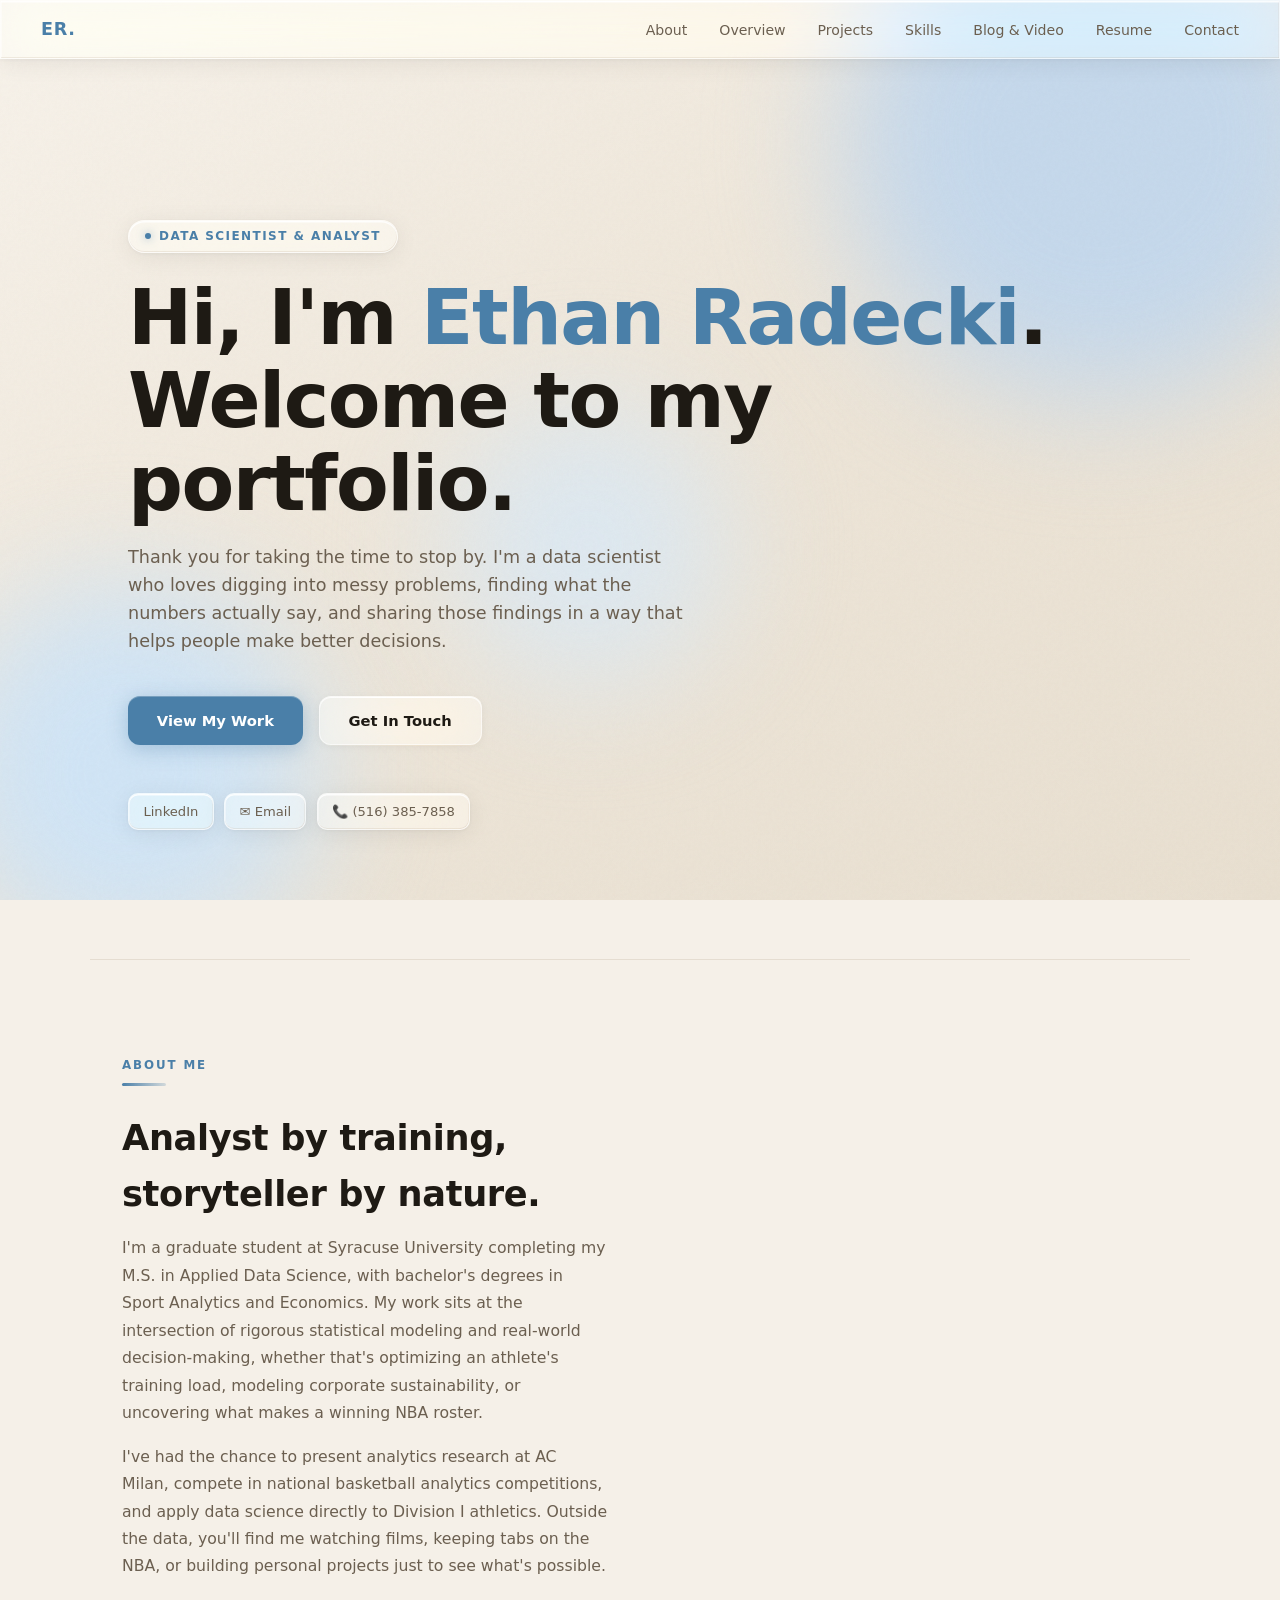
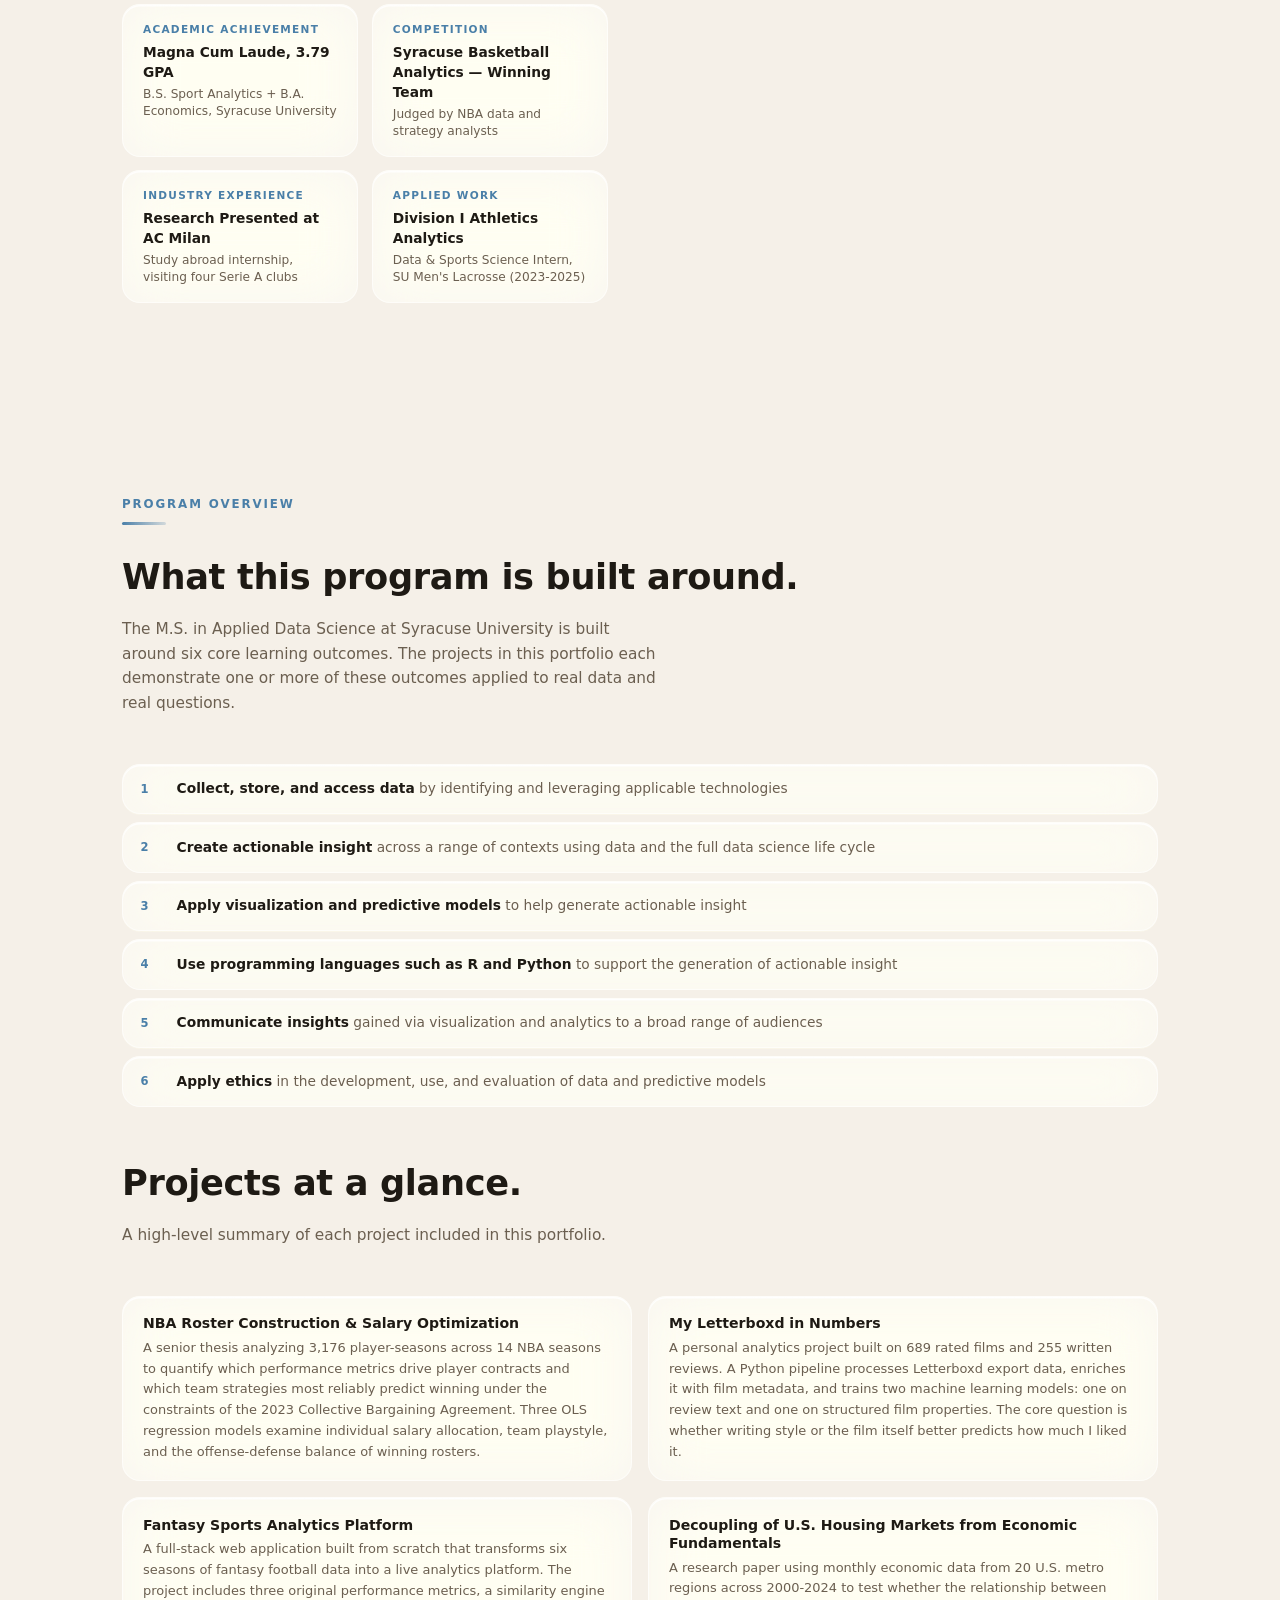
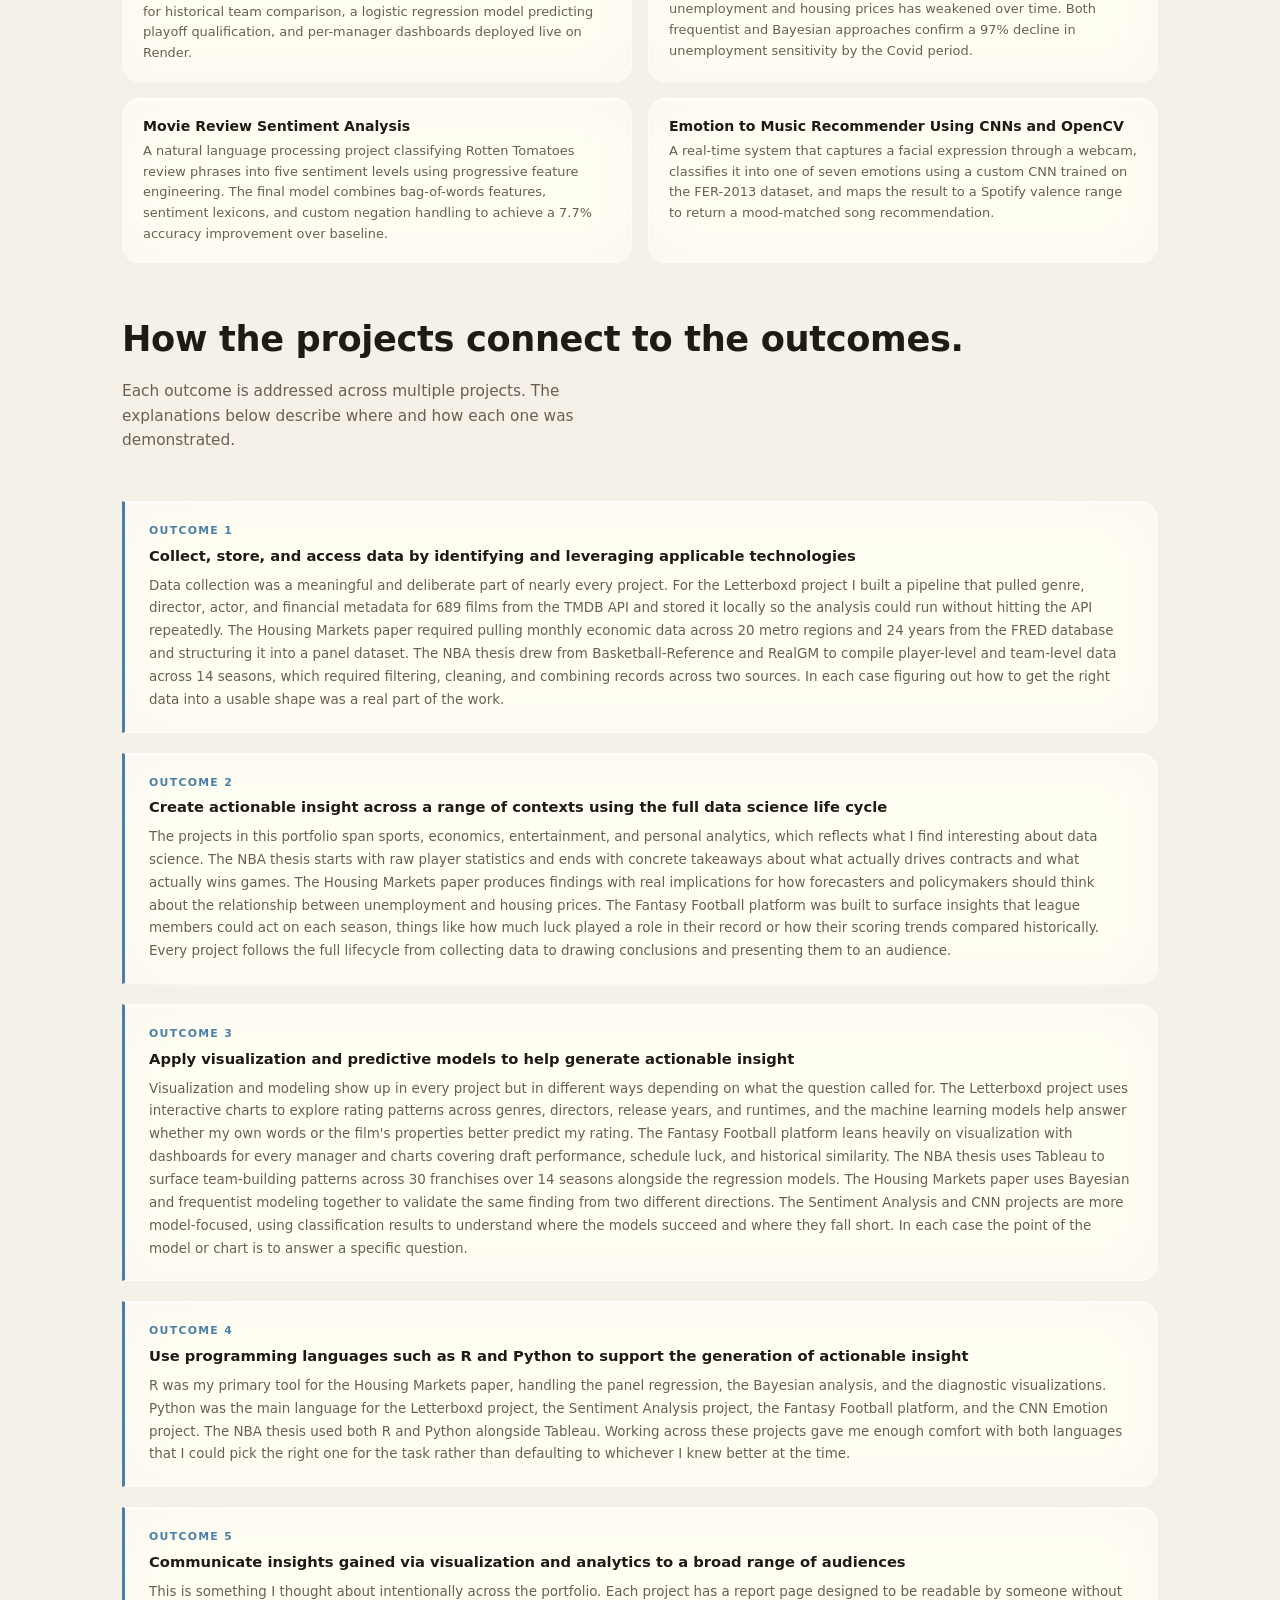
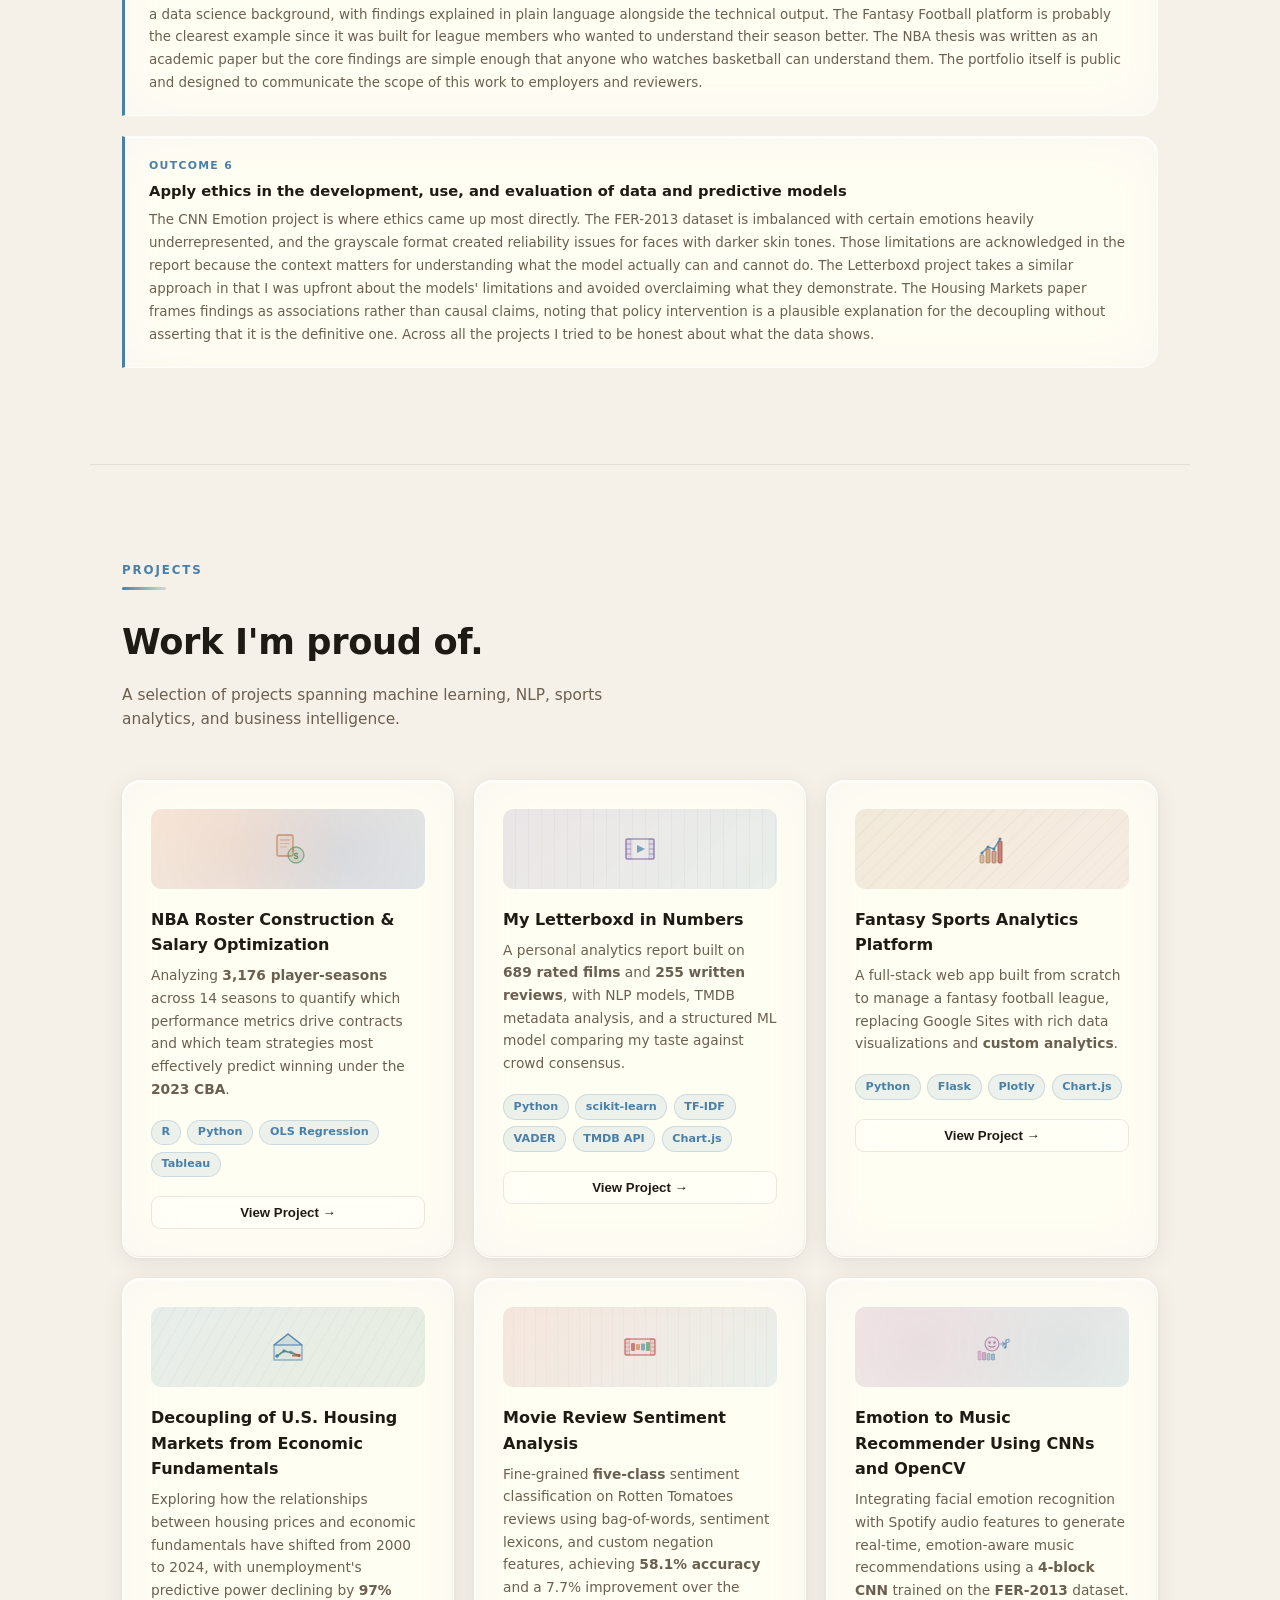
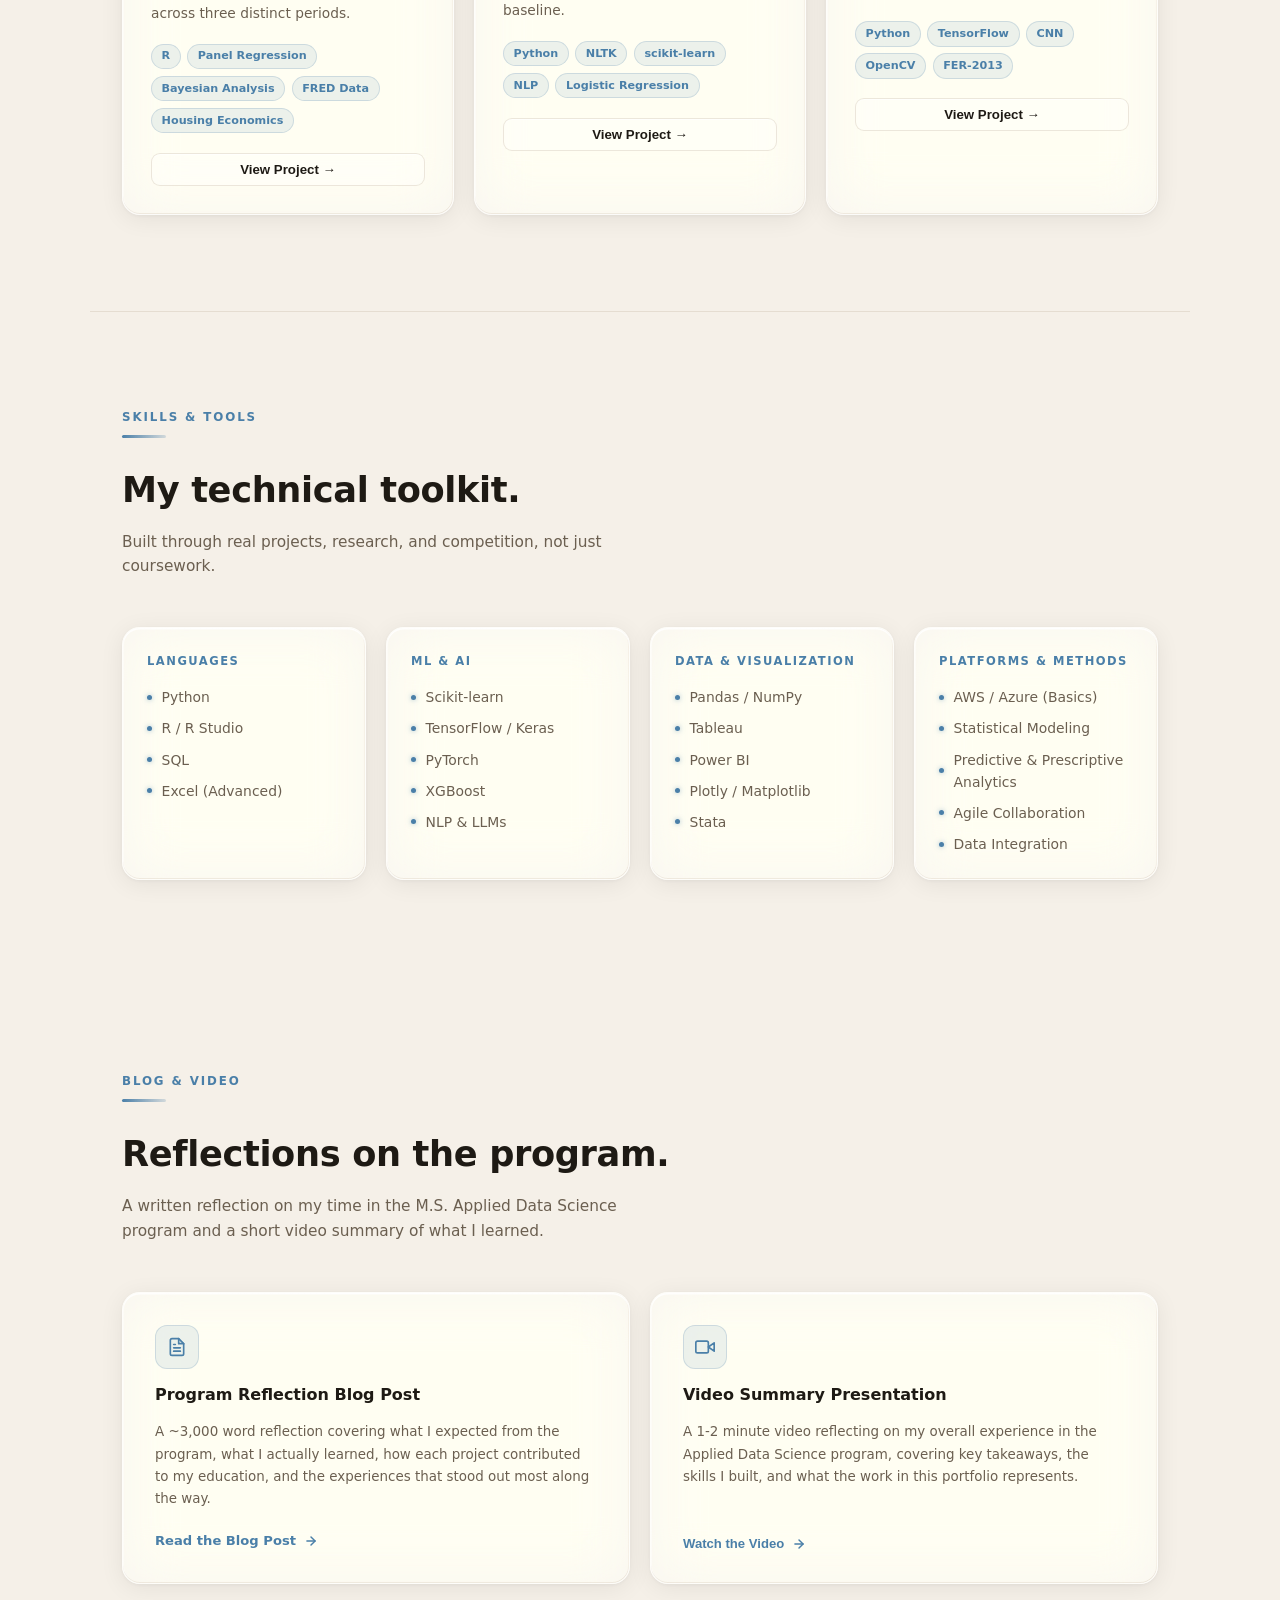
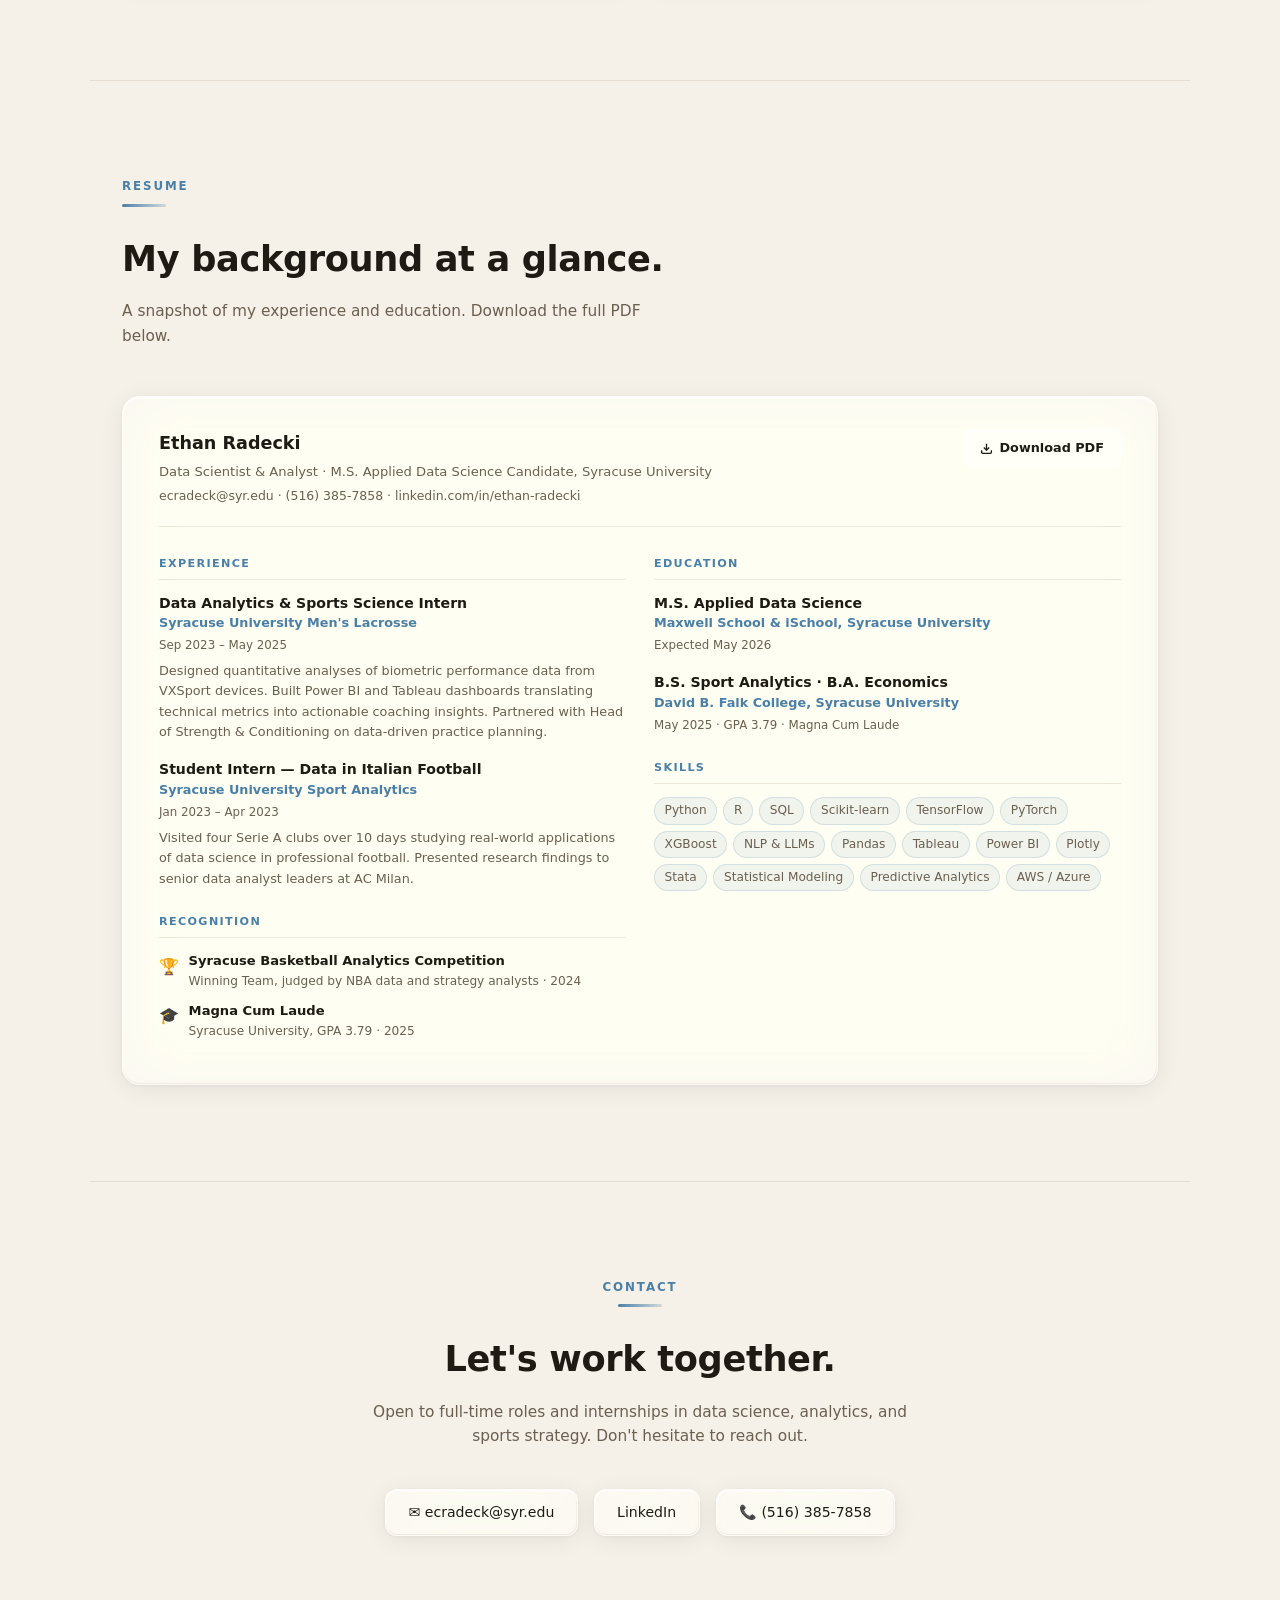
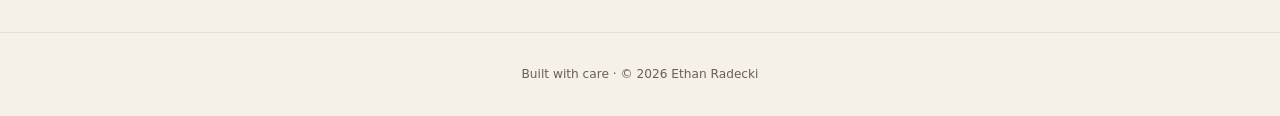
==== index.html @ 11d427b4 "added blog and video sections to home page" ====
<!DOCTYPE html>
<html lang="en">
<head>
<meta charset="UTF-8">
<meta name="viewport" content="width=device-width, initial-scale=1.0">
<title>Ethan Radecki | Data Scientist</title>
<link rel="stylesheet" href="style.css">
<style>
.p-visual-housing { background:linear-gradient(135deg,rgba(74,127,168,0.13),rgba(74,120,100,0.13)); }
.p-visual-housing::before { content:'';position:absolute;inset:0;background:repeating-linear-gradient(120deg,transparent,transparent 10px,rgba(74,127,168,0.05) 10px,rgba(74,127,168,0.05) 11px); }
.p-visual-cnn { background:linear-gradient(135deg,rgba(160,80,140,0.13),rgba(74,127,168,0.12)); }
.p-visual-cnn::before { content:'';position:absolute;inset:0;background:radial-gradient(circle at 25% 50%,rgba(160,80,140,0.08) 0%,transparent 55%),radial-gradient(circle at 75% 50%,rgba(74,127,168,0.08) 0%,transparent 55%); }
.p-visual-sentiment { background:linear-gradient(135deg,rgba(180,60,60,0.12),rgba(74,127,168,0.12)); }
.p-visual-sentiment::before { content:'';position:absolute;inset:0;background:repeating-linear-gradient(90deg,transparent,transparent 10px,rgba(180,60,60,0.04) 10px,rgba(180,60,60,0.04) 11px); }

/* About highlights */
.about-highlights { display:grid; grid-template-columns:1fr 1fr; gap:0.85rem; margin-top:1.5rem; }
.about-highlight { padding:1rem 1.25rem; background:var(--surface); border:1px solid var(--border); border-radius:var(--radius); box-shadow:inset 0 1.5px 0 var(--rim-top); }
.ah-eyebrow { font-size:0.66rem; text-transform:uppercase; letter-spacing:0.12em; color:var(--accent); font-weight:700; margin-bottom:0.3rem; }
.ah-text { font-size:0.86rem; font-weight:600; color:var(--text); line-height:1.45; }
.ah-sub { font-size:0.76rem; color:var(--muted); margin-top:0.2rem; line-height:1.4; }

/* Modal overhaul */
.proj-modal { max-width:560px; }
.m-hero { margin-bottom:1rem; }
.m-hero h2 { font-size:1.1rem; font-weight:800; line-height:1.3; margin-bottom:0.35rem; }
.m-sub { font-size:0.72rem; color:var(--muted); text-transform:uppercase; letter-spacing:0.08em; font-weight:600; }
.m-what { font-size:0.86rem; color:var(--muted); line-height:1.7; margin:0.85rem 0 1rem; }
.m-findings { display:flex; flex-direction:column; gap:0.55rem; margin:0.75rem 0 1.25rem; }
.m-finding { display:flex; gap:0.75rem; align-items:flex-start; font-size:0.84rem; color:var(--muted); line-height:1.6; }
.m-finding-dot { min-width:6px; height:6px; border-radius:50%; background:var(--accent); margin-top:0.52rem; flex-shrink:0; }
.m-finding-text { flex:1; }
.m-finding-text strong { color:var(--text); }
.m-stack-wrap { margin:0.5rem 0 1.25rem; }
.m-stack-label { font-size:0.66rem; text-transform:uppercase; letter-spacing:0.1em; color:var(--accent); font-weight:700; margin-bottom:0.45rem; }
.m-stack-tags { display:flex; flex-wrap:wrap; gap:0.4rem; }
.m-stack-tag { background:rgba(var(--accent-rgb),0.07); border:1px solid rgba(var(--accent-rgb),0.18); color:var(--accent); border-radius:20px; padding:0.2rem 0.65rem; font-size:0.74rem; font-weight:600; }
.m-links { display:flex; gap:0.75rem; flex-wrap:wrap; padding-top:1rem; border-top:1px solid var(--border-dim); }

/* Resume redesign */
.resume-clean { display:grid; grid-template-columns:1fr 1fr; gap:1.75rem; }
.resume-col h4 { font-size:0.7rem; text-transform:uppercase; letter-spacing:0.12em; color:var(--accent); font-weight:700; margin-bottom:0.85rem; padding-bottom:0.4rem; border-bottom:1px solid var(--border-dim); }
.resume-entry { margin-bottom:1.1rem; }
.resume-entry .re-role { font-size:0.88rem; font-weight:700; color:var(--text); line-height:1.3; }
.resume-entry .re-org { font-size:0.8rem; color:var(--accent); font-weight:600; margin-top:0.1rem; }
.resume-entry .re-date { font-size:0.74rem; color:var(--muted); margin-top:0.15rem; }
.resume-entry .re-desc { font-size:0.8rem; color:var(--muted); line-height:1.6; margin-top:0.35rem; }
.resume-award { display:flex; gap:0.6rem; align-items:flex-start; margin-bottom:0.65rem; }
.resume-award .ra-icon { font-size:1rem; flex-shrink:0; margin-top:0.1rem; }
.resume-award .ra-text { font-size:0.82rem; color:var(--text); font-weight:600; line-height:1.4; }
.resume-award .ra-sub { font-size:0.76rem; color:var(--muted); margin-top:0.1rem; }

/* Blog and video cards */
.media-row { display:grid; grid-template-columns:1fr 1fr; gap:1.25rem; margin-top:1.25rem; }
.media-card { padding:2rem 2rem; display:flex; flex-direction:column; gap:1rem; }
.media-card .mc-icon { width:44px; height:44px; border-radius:12px; background:rgba(var(--accent-rgb),0.1); border:1px solid rgba(var(--accent-rgb),0.2); display:flex; align-items:center; justify-content:center; }
.media-card .mc-icon svg { width:20px; height:20px; stroke:var(--accent); }
.media-card .mc-title { font-size:1rem; font-weight:800; color:var(--text); line-height:1.3; }
.media-card .mc-desc { font-size:0.84rem; color:var(--muted); line-height:1.65; flex:1; }
.media-card .mc-btn { display:inline-flex; align-items:center; gap:0.5rem; font-size:0.82rem; font-weight:700; color:var(--accent); cursor:pointer; background:none; border:none; padding:0; text-decoration:none; margin-top:0.25rem; }
.media-card .mc-btn:hover { opacity:0.75; }

/* Video modal */
.video-modal { max-width:760px; width:95vw; }
.video-modal video { width:100%; border-radius:10px; display:block; background:#000; }
.video-modal .vm-title { font-size:0.95rem; font-weight:700; color:var(--text); margin-bottom:0.5rem; }
.video-modal .vm-sub { font-size:0.78rem; color:var(--muted); margin-bottom:1.25rem; }
.video-placeholder { width:100%; aspect-ratio:16/9; border-radius:10px; background:rgba(var(--accent-rgb),0.06); border:2px dashed rgba(var(--accent-rgb),0.25); display:flex; flex-direction:column; align-items:center; justify-content:center; gap:0.75rem; color:var(--muted); font-size:0.84rem; }
.video-placeholder svg { width:36px; height:36px; stroke:var(--accent); opacity:0.5; }

@media(max-width:640px){ .media-row { grid-template-columns:1fr; } }

/* Overview section */
.outcome-list { display:flex; flex-direction:column; gap:0.5rem; margin:1.25rem 0 0; }
.outcome-item { display:flex; gap:1rem; align-items:flex-start; padding:0.85rem 1.1rem; background:var(--surface); border:1px solid var(--border); border-radius:var(--radius); box-shadow:inset 0 1.5px 0 var(--rim-top); }
.outcome-num { font-size:0.72rem; font-weight:900; color:var(--accent); min-width:20px; margin-top:0.1rem; flex-shrink:0; }
.outcome-text { font-size:0.86rem; color:var(--muted); line-height:1.55; }
.outcome-text strong { color:var(--text); }

.proj-summary-grid { display:grid; grid-template-columns:1fr 1fr; gap:1rem; margin:1.25rem 0 0; }
.proj-summary-card { padding:1.1rem 1.25rem; background:var(--surface); border:1px solid var(--border); border-radius:var(--radius); box-shadow:inset 0 1.5px 0 var(--rim-top); }
.proj-summary-card .ps-title { font-size:0.88rem; font-weight:700; color:var(--text); margin-bottom:0.35rem; line-height:1.3; }
.proj-summary-card .ps-body { font-size:0.81rem; color:var(--muted); line-height:1.6; }

.mapping-list { display:flex; flex-direction:column; gap:1.25rem; margin:1.25rem 0 0; }
.mapping-item { padding:1.25rem 1.5rem; background:var(--surface); border:1px solid var(--border); border-left:3px solid var(--accent); border-radius:0 var(--radius) var(--radius) 0; box-shadow:inset 0 1.5px 0 var(--rim-top); }
.mapping-item .mi-label { font-size:0.68rem; text-transform:uppercase; letter-spacing:0.12em; color:var(--accent); font-weight:700; margin-bottom:0.4rem; }
.mapping-item .mi-title { font-size:0.92rem; font-weight:800; color:var(--text); margin-bottom:0.6rem; line-height:1.3; }
.mapping-item .mi-body { font-size:0.84rem; color:var(--muted); line-height:1.7; }

@media(max-width:768px){
  .proj-summary-grid { grid-template-columns:1fr; }
}
</style>
</head>
<body>

<div class="bg-wrap">
  <div class="blob blob-1"></div>
  <div class="blob blob-2"></div>
  <div class="blob blob-3"></div>
</div>

<div class="content">

<nav class="glass" style="border-radius:0;">
  <div class="nav-logo">ER.</div>
  <ul class="nav-links">
    <li><a href="#about">About</a></li>
    <li><a href="#overview">Overview</a></li>
    <li><a href="#projects">Projects</a></li>
    <li><a href="#skills">Skills</a></li>
    <li><a href="#media">Blog & Video</a></li>
    <li><a href="#resume">Resume</a></li>
    <li><a href="#contact">Contact</a></li>
  </ul>
</nav>

<section id="hero">
  <div class="hero-tag glass">
    <span class="hero-tag-dot"></span>
    Data Scientist & Analyst
  </div>
  <h1>Hi, I'm <span>Ethan Radecki</span>.<br>Welcome to my portfolio.</h1>
  <p>Thank you for taking the time to stop by. I'm a data scientist who loves digging into messy problems, finding what the numbers actually say, and sharing those findings in a way that helps people make better decisions.</p>
  <div class="hero-btns">
    <a href="#projects" class="btn btn-primary">View My Work</a>
    <a href="#contact" class="btn btn-outline glass">Get In Touch</a>
  </div>
  <div class="hero-socials">
    <a href="https://www.linkedin.com/in/ethan-radecki/" target="_blank" class="glass">LinkedIn</a>
    <a href="mailto:ecradeck@syr.edu" class="glass">✉ Email</a>
    <a href="tel:+15163857858" class="glass">📞 (516) 385-7858</a>
  </div>
</section>

<section id="about">
  <div class="section-label">About Me</div>
  <div class="divider"></div>
  <div class="about-grid">
    <div class="about-text">
      <div class="section-title">Analyst by training,<br>storyteller by nature.</div>
      <p>I'm a graduate student at Syracuse University completing my M.S. in Applied Data Science, with bachelor's degrees in Sport Analytics and Economics. My work sits at the intersection of rigorous statistical modeling and real-world decision-making, whether that's optimizing an athlete's training load, modeling corporate sustainability, or uncovering what makes a winning NBA roster.</p>
      <p>I've had the chance to present analytics research at AC Milan, compete in national basketball analytics competitions, and apply data science directly to Division I athletics. Outside the data, you'll find me watching films, keeping tabs on the NBA, or building personal projects just to see what's possible.</p>

      <div class="about-highlights">
        <div class="about-highlight glass">
          <div class="ah-eyebrow">Academic Achievement</div>
          <div class="ah-text">Magna Cum Laude, 3.79 GPA</div>
          <div class="ah-sub">B.S. Sport Analytics + B.A. Economics, Syracuse University</div>
        </div>
        <div class="about-highlight glass">
          <div class="ah-eyebrow">Competition</div>
          <div class="ah-text">Syracuse Basketball Analytics — Winning Team</div>
          <div class="ah-sub">Judged by NBA data and strategy analysts</div>
        </div>
        <div class="about-highlight glass">
          <div class="ah-eyebrow">Industry Experience</div>
          <div class="ah-text">Research Presented at AC Milan</div>
          <div class="ah-sub">Study abroad internship, visiting four Serie A clubs</div>
        </div>
        <div class="about-highlight glass">
          <div class="ah-eyebrow">Applied Work</div>
          <div class="ah-text">Division I Athletics Analytics</div>
          <div class="ah-sub">Data & Sports Science Intern, SU Men's Lacrosse (2023-2025)</div>
        </div>
      </div>
    </div>
    <div class="about-stats" style="display:none;"></div>
  </div>
</section>

<section id="overview">
  <div class="section-label">Program Overview</div>
  <div class="divider"></div>
  <div class="section-title">What this program is built around.</div>
  <p class="section-sub">The M.S. in Applied Data Science at Syracuse University is built around six core learning outcomes. The projects in this portfolio each demonstrate one or more of these outcomes applied to real data and real questions.</p>

  <div class="outcome-list">
    <div class="outcome-item glass">
      <div class="outcome-num">1</div>
      <div class="outcome-text"><strong>Collect, store, and access data</strong> by identifying and leveraging applicable technologies</div>
    </div>
    <div class="outcome-item glass">
      <div class="outcome-num">2</div>
      <div class="outcome-text"><strong>Create actionable insight</strong> across a range of contexts using data and the full data science life cycle</div>
    </div>
    <div class="outcome-item glass">
      <div class="outcome-num">3</div>
      <div class="outcome-text"><strong>Apply visualization and predictive models</strong> to help generate actionable insight</div>
    </div>
    <div class="outcome-item glass">
      <div class="outcome-num">4</div>
      <div class="outcome-text"><strong>Use programming languages such as R and Python</strong> to support the generation of actionable insight</div>
    </div>
    <div class="outcome-item glass">
      <div class="outcome-num">5</div>
      <div class="outcome-text"><strong>Communicate insights</strong> gained via visualization and analytics to a broad range of audiences</div>
    </div>
    <div class="outcome-item glass">
      <div class="outcome-num">6</div>
      <div class="outcome-text"><strong>Apply ethics</strong> in the development, use, and evaluation of data and predictive models</div>
    </div>
  </div>

  <div class="section-title" style="margin-top:3rem;">Projects at a glance.</div>
  <p class="section-sub">A high-level summary of each project included in this portfolio.</p>

  <div class="proj-summary-grid">
    <div class="proj-summary-card glass">
      <div class="ps-title">NBA Roster Construction & Salary Optimization</div>
      <div class="ps-body">A senior thesis analyzing 3,176 player-seasons across 14 NBA seasons to quantify which performance metrics drive player contracts and which team strategies most reliably predict winning under the constraints of the 2023 Collective Bargaining Agreement. Three OLS regression models examine individual salary allocation, team playstyle, and the offense-defense balance of winning rosters.</div>
    </div>
    <div class="proj-summary-card glass">
      <div class="ps-title">My Letterboxd in Numbers</div>
      <div class="ps-body">A personal analytics project built on 689 rated films and 255 written reviews. A Python pipeline processes Letterboxd export data, enriches it with film metadata, and trains two machine learning models: one on review text and one on structured film properties. The core question is whether writing style or the film itself better predicts how much I liked it.</div>
    </div>
    <div class="proj-summary-card glass">
      <div class="ps-title">Fantasy Sports Analytics Platform</div>
      <div class="ps-body">A full-stack web application built from scratch that transforms six seasons of fantasy football data into a live analytics platform. The project includes three original performance metrics, a similarity engine for historical team comparison, a logistic regression model predicting playoff qualification, and per-manager dashboards deployed live on Render.</div>
    </div>
    <div class="proj-summary-card glass">
      <div class="ps-title">Decoupling of U.S. Housing Markets from Economic Fundamentals</div>
      <div class="ps-body">A research paper using monthly economic data from 20 U.S. metro regions across 2000-2024 to test whether the relationship between unemployment and housing prices has weakened over time. Both frequentist and Bayesian approaches confirm a 97% decline in unemployment sensitivity by the Covid period.</div>
    </div>
    <div class="proj-summary-card glass">
      <div class="ps-title">Movie Review Sentiment Analysis</div>
      <div class="ps-body">A natural language processing project classifying Rotten Tomatoes review phrases into five sentiment levels using progressive feature engineering. The final model combines bag-of-words features, sentiment lexicons, and custom negation handling to achieve a 7.7% accuracy improvement over baseline.</div>
    </div>
    <div class="proj-summary-card glass">
      <div class="ps-title">Emotion to Music Recommender Using CNNs and OpenCV</div>
      <div class="ps-body">A real-time system that captures a facial expression through a webcam, classifies it into one of seven emotions using a custom CNN trained on the FER-2013 dataset, and maps the result to a Spotify valence range to return a mood-matched song recommendation.</div>
    </div>
  </div>

  <div class="section-title" style="margin-top:3rem;">How the projects connect to the outcomes.</div>
  <p class="section-sub">Each outcome is addressed across multiple projects. The explanations below describe where and how each one was demonstrated.</p>

  <div class="mapping-list">
    <div class="mapping-item glass">
      <div class="mi-label">Outcome 1</div>
      <div class="mi-title">Collect, store, and access data by identifying and leveraging applicable technologies</div>
      <div class="mi-body">Data collection was a meaningful and deliberate part of nearly every project. For the Letterboxd project I built a pipeline that pulled genre, director, actor, and financial metadata for 689 films from the TMDB API and stored it locally so the analysis could run without hitting the API repeatedly. The Housing Markets paper required pulling monthly economic data across 20 metro regions and 24 years from the FRED database and structuring it into a panel dataset. The NBA thesis drew from Basketball-Reference and RealGM to compile player-level and team-level data across 14 seasons, which required filtering, cleaning, and combining records across two sources. In each case figuring out how to get the right data into a usable shape was a real part of the work.</div>
    </div>
    <div class="mapping-item glass">
      <div class="mi-label">Outcome 2</div>
      <div class="mi-title">Create actionable insight across a range of contexts using the full data science life cycle</div>
      <div class="mi-body">The projects in this portfolio span sports, economics, entertainment, and personal analytics, which reflects what I find interesting about data science. The NBA thesis starts with raw player statistics and ends with concrete takeaways about what actually drives contracts and what actually wins games. The Housing Markets paper produces findings with real implications for how forecasters and policymakers should think about the relationship between unemployment and housing prices. The Fantasy Football platform was built to surface insights that league members could act on each season, things like how much luck played a role in their record or how their scoring trends compared historically. Every project follows the full lifecycle from collecting data to drawing conclusions and presenting them to an audience.</div>
    </div>
    <div class="mapping-item glass">
      <div class="mi-label">Outcome 3</div>
      <div class="mi-title">Apply visualization and predictive models to help generate actionable insight</div>
      <div class="mi-body">Visualization and modeling show up in every project but in different ways depending on what the question called for. The Letterboxd project uses interactive charts to explore rating patterns across genres, directors, release years, and runtimes, and the machine learning models help answer whether my own words or the film's properties better predict my rating. The Fantasy Football platform leans heavily on visualization with dashboards for every manager and charts covering draft performance, schedule luck, and historical similarity. The NBA thesis uses Tableau to surface team-building patterns across 30 franchises over 14 seasons alongside the regression models. The Housing Markets paper uses Bayesian and frequentist modeling together to validate the same finding from two different directions. The Sentiment Analysis and CNN projects are more model-focused, using classification results to understand where the models succeed and where they fall short. In each case the point of the model or chart is to answer a specific question.</div>
    </div>
    <div class="mapping-item glass">
      <div class="mi-label">Outcome 4</div>
      <div class="mi-title">Use programming languages such as R and Python to support the generation of actionable insight</div>
      <div class="mi-body">R was my primary tool for the Housing Markets paper, handling the panel regression, the Bayesian analysis, and the diagnostic visualizations. Python was the main language for the Letterboxd project, the Sentiment Analysis project, the Fantasy Football platform, and the CNN Emotion project. The NBA thesis used both R and Python alongside Tableau. Working across these projects gave me enough comfort with both languages that I could pick the right one for the task rather than defaulting to whichever I knew better at the time.</div>
    </div>
    <div class="mapping-item glass">
      <div class="mi-label">Outcome 5</div>
      <div class="mi-title">Communicate insights gained via visualization and analytics to a broad range of audiences</div>
      <div class="mi-body">This is something I thought about intentionally across the portfolio. Each project has a report page designed to be readable by someone without a data science background, with findings explained in plain language alongside the technical output. The Fantasy Football platform is probably the clearest example since it was built for league members who wanted to understand their season better. The NBA thesis was written as an academic paper but the core findings are simple enough that anyone who watches basketball can understand them. The portfolio itself is public and designed to communicate the scope of this work to employers and reviewers.</div>
    </div>
    <div class="mapping-item glass">
      <div class="mi-label">Outcome 6</div>
      <div class="mi-title">Apply ethics in the development, use, and evaluation of data and predictive models</div>
      <div class="mi-body">The CNN Emotion project is where ethics came up most directly. The FER-2013 dataset is imbalanced with certain emotions heavily underrepresented, and the grayscale format created reliability issues for faces with darker skin tones. Those limitations are acknowledged in the report because the context matters for understanding what the model actually can and cannot do. The Letterboxd project takes a similar approach in that I was upfront about the models' limitations and avoided overclaiming what they demonstrate. The Housing Markets paper frames findings as associations rather than causal claims, noting that policy intervention is a plausible explanation for the decoupling without asserting that it is the definitive one. Across all the projects I tried to be honest about what the data shows.</div>
    </div>
  </div>
</section>

<section id="projects">
  <div class="section-label">Projects</div>
  <div class="divider"></div>
  <div class="section-title">Work I'm proud of.</div>
  <p class="section-sub">A selection of projects spanning machine learning, NLP, sports analytics, and business intelligence.</p>
  <div class="projects-grid">

    <!-- 1: NBA -->
    <div class="project-card glass" onclick="openProj('p4')">
      <div class="p-top-bar"></div>
      <div class="p-visual p-visual-nba">
        <svg viewBox="0 0 36 36" fill="none" xmlns="http://www.w3.org/2000/svg">
          <rect x="7" y="4" width="16" height="21" rx="1.5" stroke="rgba(180,80,40,0.55)" stroke-width="1.3" fill="rgba(180,80,40,0.06)"/>
          <line x1="10" y1="9" x2="20" y2="9" stroke="rgba(180,80,40,0.4)" stroke-width="1"/>
          <line x1="10" y1="12.5" x2="20" y2="12.5" stroke="rgba(180,80,40,0.3)" stroke-width="0.8"/>
          <line x1="10" y1="16" x2="17" y2="16" stroke="rgba(180,80,40,0.3)" stroke-width="0.8"/>
          <circle cx="26" cy="24" r="8" fill="rgba(74,140,80,0.12)" stroke="rgba(74,140,80,0.6)" stroke-width="1.3"/>
          <text x="26" y="28" text-anchor="middle" font-size="9" font-weight="700" fill="rgba(74,140,80,0.85)" font-family="sans-serif">$</text>
          <path d="M23 18 L24 20" stroke="rgba(180,80,40,0.5)" stroke-width="1.1" stroke-linecap="round"/>
        </svg>
      </div>
      <h3>NBA Roster Construction & Salary Optimization</h3>
      <p>Analyzing <strong>3,176 player-seasons</strong> across 14 seasons to quantify which performance metrics drive contracts and which team strategies most effectively predict winning under the <strong>2023 CBA</strong>.</p>
      <div class="tags"><span class="tag">R</span><span class="tag">Python</span><span class="tag">OLS Regression</span><span class="tag">Tableau</span></div>
      <button class="view-btn">View Project →</button>
    </div>

    <!-- 2: Letterboxd -->
    <div class="project-card glass" onclick="openProj('p2')">
      <div class="p-top-bar"></div>
      <div class="p-visual p-visual-movie">
        <svg viewBox="0 0 36 36" fill="none" xmlns="http://www.w3.org/2000/svg">
          <rect x="4" y="8" width="28" height="20" rx="2" stroke="rgba(120,90,160,0.6)" stroke-width="1.5"/>
          <rect x="4" y="8" width="5" height="20" fill="rgba(120,90,160,0.12)" stroke="rgba(120,90,160,0.3)" stroke-width="1"/>
          <rect x="27" y="8" width="5" height="20" fill="rgba(120,90,160,0.12)" stroke="rgba(120,90,160,0.3)" stroke-width="1"/>
          <line x1="4" y1="13" x2="9" y2="13" stroke="rgba(120,90,160,0.5)" stroke-width="1"/>
          <line x1="4" y1="18" x2="9" y2="18" stroke="rgba(120,90,160,0.5)" stroke-width="1"/>
          <line x1="4" y1="23" x2="9" y2="23" stroke="rgba(120,90,160,0.5)" stroke-width="1"/>
          <line x1="27" y1="13" x2="32" y2="13" stroke="rgba(120,90,160,0.5)" stroke-width="1"/>
          <line x1="27" y1="18" x2="32" y2="18" stroke="rgba(120,90,160,0.5)" stroke-width="1"/>
          <line x1="27" y1="23" x2="32" y2="23" stroke="rgba(120,90,160,0.5)" stroke-width="1"/>
          <polygon points="15,14 15,22 23,18" fill="rgba(74,127,168,0.7)"/>
        </svg>
      </div>
      <h3>My Letterboxd in Numbers</h3>
      <p>A personal analytics report built on <strong>689 rated films</strong> and <strong>255 written reviews</strong>, with NLP models, TMDB metadata analysis, and a structured ML model comparing my taste against crowd consensus.</p>
      <div class="tags"><span class="tag">Python</span><span class="tag">scikit-learn</span><span class="tag">TF-IDF</span><span class="tag">VADER</span><span class="tag">TMDB API</span><span class="tag">Chart.js</span></div>
      <button class="view-btn">View Project →</button>
    </div>

    <!-- 3: Fantasy -->
    <div class="project-card glass" onclick="openProj('p3')">
      <div class="p-top-bar"></div>
      <div class="p-visual p-visual-ff">
        <svg viewBox="0 0 36 36" fill="none" xmlns="http://www.w3.org/2000/svg">
          <rect x="6" y="24" width="4" height="8" rx="1" fill="rgba(168,120,74,0.4)" stroke="rgba(168,120,74,0.6)" stroke-width="1"/>
          <rect x="12" y="18" width="4" height="14" rx="1" fill="rgba(168,120,74,0.55)" stroke="rgba(168,120,74,0.7)" stroke-width="1"/>
          <rect x="18" y="20" width="4" height="12" rx="1" fill="rgba(168,100,74,0.5)" stroke="rgba(168,100,74,0.7)" stroke-width="1"/>
          <rect x="24" y="10" width="4" height="22" rx="1" fill="rgba(168,80,74,0.65)" stroke="rgba(168,80,74,0.8)" stroke-width="1"/>
          <path d="M8 22 L14 16 L20 18 L26 8" stroke="rgba(74,127,168,0.8)" stroke-width="1.5" stroke-linecap="round" stroke-linejoin="round" fill="none"/>
          <circle cx="8" cy="22" r="1.5" fill="rgba(74,127,168,0.9)"/>
          <circle cx="14" cy="16" r="1.5" fill="rgba(74,127,168,0.9)"/>
          <circle cx="20" cy="18" r="1.5" fill="rgba(74,127,168,0.9)"/>
          <circle cx="26" cy="8" r="1.5" fill="rgba(74,127,168,0.9)"/>
        </svg>
      </div>
      <h3>Fantasy Sports Analytics Platform</h3>
      <p>A full-stack web app built from scratch to manage a fantasy football league, replacing Google Sites with rich data visualizations and <strong>custom analytics</strong>.</p>
      <div class="tags"><span class="tag">Python</span><span class="tag">Flask</span><span class="tag">Plotly</span><span class="tag">Chart.js</span></div>
      <button class="view-btn">View Project →</button>
    </div>

    <!-- 4: Housing -->
    <div class="project-card glass" onclick="openProj('p5')">
      <div class="p-top-bar"></div>
      <div class="p-visual p-visual-housing">
        <svg viewBox="0 0 36 36" fill="none" xmlns="http://www.w3.org/2000/svg">
          <path d="M18 5 L32 16 L32 31 L4 31 L4 16 Z" stroke="rgba(74,127,168,0.55)" stroke-width="1.5" stroke-linejoin="round" fill="rgba(74,127,168,0.06)"/>
          <path d="M18 5 L32 16 L4 16 Z" stroke="rgba(74,127,168,0.7)" stroke-width="1.5" stroke-linejoin="round" fill="rgba(74,127,168,0.1)"/>
          <path d="M7 27 L14 22 L21 23.5 L29 26.5" stroke="rgba(74,140,100,0.9)" stroke-width="1.8" stroke-linecap="round" stroke-linejoin="round" fill="none" stroke-dasharray="2 1.5"/>
          <path d="M23 26.5 L29 26.4" stroke="rgba(190,80,60,0.85)" stroke-width="2" stroke-linecap="round"/>
          <circle cx="7" cy="27" r="1.8" fill="rgba(74,127,168,0.9)"/>
          <circle cx="14" cy="22" r="1.8" fill="rgba(74,127,168,0.75)"/>
          <circle cx="21" cy="23.5" r="1.8" fill="rgba(74,127,168,0.6)"/>
          <circle cx="29" cy="26.5" r="1.8" fill="rgba(190,80,60,0.85)"/>
        </svg>
      </div>
      <h3>Decoupling of U.S. Housing Markets from Economic Fundamentals</h3>
      <p>Exploring how the relationships between housing prices and economic fundamentals have shifted from 2000 to 2024, with unemployment's predictive power declining by <strong>97%</strong> across three distinct periods.</p>
      <div class="tags"><span class="tag">R</span><span class="tag">Panel Regression</span><span class="tag">Bayesian Analysis</span><span class="tag">FRED Data</span><span class="tag">Housing Economics</span></div>
      <button class="view-btn">View Project →</button>
    </div>

    <!-- 5: Movie Review Sentiment -->
    <div class="project-card glass" onclick="openProj('p7')">
      <div class="p-top-bar"></div>
      <div class="p-visual p-visual-sentiment">
        <svg viewBox="0 0 36 36" fill="none" xmlns="http://www.w3.org/2000/svg">
          <rect x="3" y="10" width="30" height="16" rx="2" stroke="rgba(180,60,60,0.55)" stroke-width="1.3" fill="rgba(180,60,60,0.05)"/>
          <rect x="3" y="10" width="4.5" height="16" fill="rgba(180,60,60,0.1)" stroke="rgba(180,60,60,0.3)" stroke-width="0.8"/>
          <rect x="28.5" y="10" width="4.5" height="16" fill="rgba(180,60,60,0.1)" stroke="rgba(180,60,60,0.3)" stroke-width="0.8"/>
          <line x1="3" y1="14" x2="7.5" y2="14" stroke="rgba(180,60,60,0.4)" stroke-width="0.8"/>
          <line x1="3" y1="18" x2="7.5" y2="18" stroke="rgba(180,60,60,0.4)" stroke-width="0.8"/>
          <line x1="3" y1="22" x2="7.5" y2="22" stroke="rgba(180,60,60,0.4)" stroke-width="0.8"/>
          <line x1="28.5" y1="14" x2="33" y2="14" stroke="rgba(180,60,60,0.4)" stroke-width="0.8"/>
          <line x1="28.5" y1="18" x2="33" y2="18" stroke="rgba(180,60,60,0.4)" stroke-width="0.8"/>
          <line x1="28.5" y1="22" x2="33" y2="22" stroke="rgba(180,60,60,0.4)" stroke-width="0.8"/>
          <rect x="9" y="14" width="4" height="8" rx="1" fill="rgba(180,60,60,0.6)"/>
          <rect x="14" y="15" width="4" height="6" rx="1" fill="rgba(200,120,60,0.6)"/>
          <rect x="19" y="14.5" width="4" height="7" rx="1" fill="rgba(74,127,168,0.6)"/>
          <rect x="24" y="13" width="4" height="9" rx="1" fill="rgba(74,160,100,0.7)"/>
        </svg>
      </div>
      <h3>Movie Review Sentiment Analysis</h3>
      <p>Fine-grained <strong>five-class</strong> sentiment classification on Rotten Tomatoes reviews using bag-of-words, sentiment lexicons, and custom negation features, achieving <strong>58.1% accuracy</strong> and a 7.7% improvement over the baseline.</p>
      <div class="tags"><span class="tag">Python</span><span class="tag">NLTK</span><span class="tag">scikit-learn</span><span class="tag">NLP</span><span class="tag">Logistic Regression</span></div>
      <button class="view-btn">View Project →</button>
    </div>

    <!-- 6: CNN Emotion -->
    <div class="project-card glass" onclick="openProj('p6')">
      <div class="p-top-bar"></div>
      <div class="p-visual p-visual-cnn">
        <svg viewBox="0 0 36 36" fill="none" xmlns="http://www.w3.org/2000/svg">
          <circle cx="18" cy="15" r="7" stroke="rgba(160,80,140,0.6)" stroke-width="1.2" fill="rgba(160,80,140,0.05)"/>
          <circle cx="15.5" cy="13.5" r="1.2" fill="rgba(160,80,140,0.7)"/>
          <circle cx="20.5" cy="13.5" r="1.2" fill="rgba(160,80,140,0.7)"/>
          <path d="M15 17 Q18 19.5 21 17" stroke="rgba(160,80,140,0.7)" stroke-width="1.1" fill="none" stroke-linecap="round"/>
          <path d="M26 15 L30 15" stroke="rgba(74,127,168,0.7)" stroke-width="1.2" stroke-linecap="round"/>
          <path d="M28.5 13 L31 15 L28.5 17" stroke="rgba(74,127,168,0.7)" stroke-width="1.2" stroke-linecap="round" stroke-linejoin="round" fill="none"/>
          <path d="M32 11 L32 18" stroke="rgba(74,127,168,0.8)" stroke-width="1.2" stroke-linecap="round"/>
          <circle cx="31" cy="18.5" r="1.3" fill="rgba(74,127,168,0.7)"/>
          <path d="M32 11 L35 10 L35 13 L32 14" stroke="rgba(74,127,168,0.6)" stroke-width="1" fill="none" stroke-linecap="round" stroke-linejoin="round"/>
          <rect x="4" y="22" width="3" height="9" rx="0.5" fill="rgba(160,80,140,0.25)" stroke="rgba(160,80,140,0.4)" stroke-width="0.8"/>
          <rect x="8.5" y="23.5" width="3" height="7.5" rx="0.5" fill="rgba(160,80,140,0.35)" stroke="rgba(160,80,140,0.5)" stroke-width="0.8"/>
          <rect x="13" y="24.5" width="3" height="6.5" rx="0.5" fill="rgba(74,127,168,0.3)" stroke="rgba(74,127,168,0.5)" stroke-width="0.8"/>
          <rect x="17.5" y="25" width="3" height="6" rx="0.5" fill="rgba(74,127,168,0.4)" stroke="rgba(74,127,168,0.6)" stroke-width="0.8"/>
        </svg>
      </div>
      <h3>Emotion to Music Recommender Using CNNs and OpenCV</h3>
      <p>Integrating facial emotion recognition with Spotify audio features to generate real-time, emotion-aware music recommendations using a <strong>4-block CNN</strong> trained on the <strong>FER-2013</strong> dataset.</p>
      <div class="tags"><span class="tag">Python</span><span class="tag">TensorFlow</span><span class="tag">CNN</span><span class="tag">OpenCV</span><span class="tag">FER-2013</span></div>
      <button class="view-btn">View Project →</button>
    </div>

  </div>
</section>

<section id="skills">
  <div class="section-label">Skills & Tools</div>
  <div class="divider"></div>
  <div class="section-title">My technical toolkit.</div>
  <p class="section-sub">Built through real projects, research, and competition, not just coursework.</p>
  <div class="skills-grid">
    <div class="skill-group glass">
      <h4>Languages</h4>
      <div class="skill-list">
        <div class="skill-item"><div class="skill-dot"></div>Python</div>
        <div class="skill-item"><div class="skill-dot"></div>R / R Studio</div>
        <div class="skill-item"><div class="skill-dot"></div>SQL</div>
        <div class="skill-item"><div class="skill-dot"></div>Excel (Advanced)</div>
      </div>
    </div>
    <div class="skill-group glass">
      <h4>ML & AI</h4>
      <div class="skill-list">
        <div class="skill-item"><div class="skill-dot"></div>Scikit-learn</div>
        <div class="skill-item"><div class="skill-dot"></div>TensorFlow / Keras</div>
        <div class="skill-item"><div class="skill-dot"></div>PyTorch</div>
        <div class="skill-item"><div class="skill-dot"></div>XGBoost</div>
        <div class="skill-item"><div class="skill-dot"></div>NLP & LLMs</div>
      </div>
    </div>
    <div class="skill-group glass">
      <h4>Data & Visualization</h4>
      <div class="skill-list">
        <div class="skill-item"><div class="skill-dot"></div>Pandas / NumPy</div>
        <div class="skill-item"><div class="skill-dot"></div>Tableau</div>
        <div class="skill-item"><div class="skill-dot"></div>Power BI</div>
        <div class="skill-item"><div class="skill-dot"></div>Plotly / Matplotlib</div>
        <div class="skill-item"><div class="skill-dot"></div>Stata</div>
      </div>
    </div>
    <div class="skill-group glass">
      <h4>Platforms & Methods</h4>
      <div class="skill-list">
        <div class="skill-item"><div class="skill-dot"></div>AWS / Azure (Basics)</div>
        <div class="skill-item"><div class="skill-dot"></div>Statistical Modeling</div>
        <div class="skill-item"><div class="skill-dot"></div>Predictive & Prescriptive Analytics</div>
        <div class="skill-item"><div class="skill-dot"></div>Agile Collaboration</div>
        <div class="skill-item"><div class="skill-dot"></div>Data Integration</div>
      </div>
    </div>
  </div>
</section>

</section>

<section id="media">
  <div class="section-label">Blog & Video</div>
  <div class="divider"></div>
  <div class="section-title">Reflections on the program.</div>
  <p class="section-sub">A written reflection on my time in the M.S. Applied Data Science program and a short video summary of what I learned.</p>

  <div class="media-row">
    <div class="media-card glass">
      <div class="mc-icon">
        <svg viewBox="0 0 24 24" fill="none" stroke-width="2" stroke-linecap="round" stroke-linejoin="round">
          <path d="M14 2H6a2 2 0 0 0-2 2v16a2 2 0 0 0 2 2h12a2 2 0 0 0 2-2V8z"/>
          <polyline points="14 2 14 8 20 8"/>
          <line x1="16" y1="13" x2="8" y2="13"/>
          <line x1="16" y1="17" x2="8" y2="17"/>
          <line x1="10" y1="9" x2="8" y2="9"/>
        </svg>
      </div>
      <div class="mc-title">Program Reflection Blog Post</div>
      <div class="mc-desc">A ~3,000 word reflection covering what I expected from the program, what I actually learned, how each project contributed to my education, and the experiences that stood out most along the way.</div>
      <a href="reports/blog.html" class="mc-btn">
        Read the Blog Post
        <svg width="14" height="14" viewBox="0 0 24 24" fill="none" stroke="currentColor" stroke-width="2.5" stroke-linecap="round" stroke-linejoin="round"><path d="M5 12h14"/><path d="m12 5 7 7-7 7"/></svg>
      </a>
    </div>

    <div class="media-card glass">
      <div class="mc-icon">
        <svg viewBox="0 0 24 24" fill="none" stroke-width="2" stroke-linecap="round" stroke-linejoin="round">
          <polygon points="23 7 16 12 23 17 23 7"/>
          <rect x="1" y="5" width="15" height="14" rx="2" ry="2"/>
        </svg>
      </div>
      <div class="mc-title">Video Summary Presentation</div>
      <div class="mc-desc">A 1-2 minute video reflecting on my overall experience in the Applied Data Science program, covering key takeaways, the skills I built, and what the work in this portfolio represents.</div>
      <button class="mc-btn" onclick="openVideo()">
        Watch the Video
        <svg width="14" height="14" viewBox="0 0 24 24" fill="none" stroke="currentColor" stroke-width="2.5" stroke-linecap="round" stroke-linejoin="round"><path d="M5 12h14"/><path d="m12 5 7 7-7 7"/></svg>
      </button>
    </div>
  </div>
</section>

<section id="resume">
  <div class="section-label">Resume</div>
  <div class="divider"></div>
  <div class="section-title">My background at a glance.</div>
  <p class="section-sub">A snapshot of my experience and education. Download the full PDF below.</p>

  <div class="resume-card glass" style="padding:2rem 2.25rem;">
    <div style="display:flex; justify-content:space-between; align-items:flex-start; flex-wrap:wrap; gap:1rem; margin-bottom:1.75rem; padding-bottom:1.25rem; border-bottom:1px solid var(--border-dim);">
      <div>
        <h3 style="font-size:1.1rem; font-weight:800; margin-bottom:0.2rem;">Ethan Radecki</h3>
        <p style="font-size:0.82rem; color:var(--muted);">Data Scientist & Analyst · M.S. Applied Data Science Candidate, Syracuse University</p>
        <p style="font-size:0.78rem; color:var(--muted); margin-top:0.25rem;">ecradeck@syr.edu · (516) 385-7858 · linkedin.com/in/ethan-radecki</p>
      </div>
      <a href="RadeckiEthan_Resume_Base.pdf" download class="r-btn dl" style="display:inline-flex; align-items:center; gap:0.4rem; white-space:nowrap;">
        <svg width="13" height="13" viewBox="0 0 24 24" fill="none" stroke="currentColor" stroke-width="2.5"><path d="M21 15v4a2 2 0 0 1-2 2H5a2 2 0 0 1-2-2v-4"/><polyline points="7 10 12 15 17 10"/><line x1="12" y1="15" x2="12" y2="3"/></svg>
        Download PDF
      </a>
    </div>

    <div class="resume-clean">
      <div class="resume-col">
        <h4>Experience</h4>
        <div class="resume-entry">
          <div class="re-role">Data Analytics & Sports Science Intern</div>
          <div class="re-org">Syracuse University Men's Lacrosse</div>
          <div class="re-date">Sep 2023 – May 2025</div>
          <div class="re-desc">Designed quantitative analyses of biometric performance data from VXSport devices. Built Power BI and Tableau dashboards translating technical metrics into actionable coaching insights. Partnered with Head of Strength & Conditioning on data-driven practice planning.</div>
        </div>
        <div class="resume-entry">
          <div class="re-role">Student Intern — Data in Italian Football</div>
          <div class="re-org">Syracuse University Sport Analytics</div>
          <div class="re-date">Jan 2023 – Apr 2023</div>
          <div class="re-desc">Visited four Serie A clubs over 10 days studying real-world applications of data science in professional football. Presented research findings to senior data analyst leaders at AC Milan.</div>
        </div>

        <h4 style="margin-top:1.5rem;">Recognition</h4>
        <div class="resume-award">
          <div class="ra-icon">🏆</div>
          <div>
            <div class="ra-text">Syracuse Basketball Analytics Competition</div>
            <div class="ra-sub">Winning Team, judged by NBA data and strategy analysts · 2024</div>
          </div>
        </div>
        <div class="resume-award">
          <div class="ra-icon">🎓</div>
          <div>
            <div class="ra-text">Magna Cum Laude</div>
            <div class="ra-sub">Syracuse University, GPA 3.79 · 2025</div>
          </div>
        </div>
      </div>

      <div class="resume-col">
        <h4>Education</h4>
        <div class="resume-entry">
          <div class="re-role">M.S. Applied Data Science</div>
          <div class="re-org">Maxwell School & iSchool, Syracuse University</div>
          <div class="re-date">Expected May 2026</div>
        </div>
        <div class="resume-entry">
          <div class="re-role">B.S. Sport Analytics · B.A. Economics</div>
          <div class="re-org">David B. Falk College, Syracuse University</div>
          <div class="re-date">May 2025 · GPA 3.79 · Magna Cum Laude</div>
        </div>

        <h4 style="margin-top:1.5rem;">Skills</h4>
        <div class="r-sk-grid" style="margin-top:0.5rem;">
          <span class="r-sk">Python</span><span class="r-sk">R</span><span class="r-sk">SQL</span><span class="r-sk">Scikit-learn</span><span class="r-sk">TensorFlow</span><span class="r-sk">PyTorch</span><span class="r-sk">XGBoost</span><span class="r-sk">NLP & LLMs</span><span class="r-sk">Pandas</span><span class="r-sk">Tableau</span><span class="r-sk">Power BI</span><span class="r-sk">Plotly</span><span class="r-sk">Stata</span><span class="r-sk">Statistical Modeling</span><span class="r-sk">Predictive Analytics</span><span class="r-sk">AWS / Azure</span>
        </div>
      </div>
    </div>
  </div>
</section>

<section id="contact">
  <div class="section-label">Contact</div>
  <div class="divider" style="margin:0.5rem auto 1.5rem;"></div>
  <div class="section-title">Let's work together.</div>
  <p class="section-sub">Open to full-time roles and internships in data science, analytics, and sports strategy. Don't hesitate to reach out.</p>
  <div class="contact-row">
    <a href="mailto:ecradeck@syr.edu" class="c-link glass">✉ ecradeck@syr.edu</a>
    <a href="https://www.linkedin.com/in/ethan-radecki/" target="_blank" class="c-link glass">LinkedIn</a>
    <a href="tel:+15163857858" class="c-link glass">📞 (516) 385-7858</a>
  </div>
</section>

<footer>Built with care · © 2026 Ethan Radecki</footer>
</div>

<!-- PROJECT MODAL -->
<div class="overlay" id="projOverlay" onclick="closeProjModal(event)">
  <div class="modal-box proj-modal">
    <button class="m-close" onclick="closeProj()">✕</button>
    <div class="m-hero">
      <h2 id="mTitle"></h2>
      <p class="m-sub" id="mSub"></p>
    </div>
    <div class="m-links" id="mLinksTop"></div>
    <p class="m-what" id="mOverview"></p>
    <div class="m-findings" id="mPoints"></div>
    <div class="m-stack-wrap">
      <div class="m-stack-label">Stack</div>
      <div class="m-stack-tags" id="mStack"></div>
    </div>
  </div>
</div>

<!-- RESUME MODAL removed — using inline resume instead -->

<!-- VIDEO MODAL -->
<div class="overlay" id="videoOverlay" onclick="closeVideoModal(event)">
  <div class="modal-box video-modal">
    <button class="m-close" onclick="closeVideo()">✕</button>
    <div class="vm-title">Video Summary Presentation</div>
    <div class="vm-sub">M.S. Applied Data Science · Ethan Radecki · Syracuse University · 2026</div>
    <div id="videoContainer"></div>
  </div>
</div>

<script>
const data = {
  p2:{
    title:"My Letterboxd in Numbers",
    sub:"Personal Analytics · Python · scikit-learn · Chart.js",
    overview:"Two years of rating and reviewing every film I watch, turned into a full analytics pipeline. Two ML models trained on 689 films: one on review text, one on film properties. The question: can my writing, or the film itself, predict how much I liked it?",
    pts:[
      {bold:"689 rated films, 255 written reviews", text:" analyzed with genre, director, actor, and financial metadata from the TMDB API."},
      {bold:"NLP model (TF-IDF + VADER):", text:" 3-class Logistic Regression achieves 64.7% accuracy vs a 48% majority-class baseline."},
      {bold:"Structured model reveals:", text:" removing TMDB vote average collapses R\u00b2 from 0.45 to near zero. Genre, director, and runtime alone explain almost nothing about personal taste."},
      {bold:"VADER sentiment correlates only 0.176", text:" with star ratings, suggesting an analytical, often humorous writing style regardless of how much I liked a film."}
    ],
    stack:["Python","scikit-learn","TF-IDF","VADER","Ridge Regression","TMDB API","Chart.js"],
    report:"reports/movies.html"
  },
  p3:{
    title:"Fantasy Sports Analytics Platform",
    sub:"Full-Stack Web App · Flask · Python · Plotly · Deployed on Render",
    overview:"A full-stack fantasy football platform built from scratch with no prior web development experience. Six seasons of league data turned into a live analytics site with custom metrics, ML, and per-manager dashboards.",
    pts:[
      {bold:"Three original metrics:", text:" Dominance Score, Luck Score, and Schedule Luck Rating, which quantifies career wins gained or lost due to schedule randomness."},
      {bold:"Similarity engine:", text:" weighted Euclidean distance matches each 2025 playoff team against every historical team across 7 features."},
      {bold:"Logistic regression (AUC 0.83):", text:" Q2 and Q4 scoring are the only statistically significant predictors of playoff qualification."},
      {bold:"14 per-manager dashboards", text:" deployed live on Render via GitHub."}
    ],
    stack:["Python","Flask","Pandas","Plotly","Chart.js","Scikit-learn","SciPy","Bootstrap","Render"],
    report:"reports/fantasy-football.html"
  },
  p4:{
    title:"NBA Roster Construction & Salary Optimization",
    sub:"Senior Thesis · Syracuse University · 2025",
    overview:"Three OLS models across 3,176 player-seasons and 420 team rosters (2011-2025) examine what drives contracts, which playstyle indicators predict wins, and whether offense or defense matters more.",
    pts:[
      {bold:"Points per game (+0.571%) and assists per game (+0.535%)", text:" are the strongest individual drivers of salary share."},
      {bold:"A point guard in 2020-25 earns 3.159% more salary share", text:" than a center in 2011-15, quantifying the league-wide shift to pace-and-space."},
      {bold:"Limiting turnovers (4.3pp decrease) outweighs forcing them (3.1pp gain):", text:" ball security beats defensive aggression."},
      {bold:"Net defensive rating (2.896% per unit) narrowly edges offense (2.872%)", text:" in a model explaining 93.3% of win percentage variance."},
      {bold:"Three-point shooting volume and accuracy", text:" are not statistically significant predictors of year-to-year team success."}
    ],
    stack:["R","Python","OLS Regression","Tableau","Basketball-Reference","RealGM"],
    report:"reports/nba-roster-construction.html"
  },
  p5:{
    title:"Decoupling of U.S. Housing Markets from Economic Fundamentals",
    sub:"Academic Research · R · Panel Regression · Bayesian Analysis · 2025",
    overview:"Monthly data from 20 U.S. metro regions (2000-2024, 5,840 observations) tested through both frequentist and Bayesian models to identify how unemployment's relationship with housing prices shifted across three periods.",
    pts:[
      {bold:"Pre-Crisis (2000-2008):", text:" a one percentage point rise in unemployment predicted a 2.19% monthly decline in housing prices."},
      {bold:"Covid (2020-2024):", text:" that effect fell to just 0.06%, a 97% decline in sensitivity across the three periods."},
      {bold:"The 95% Bayesian HDI for the Covid period contains zero,", text:" indicating a 95% probability the relationship has completely decoupled."},
      {bold:"Bayes Factor of 6.8x10\u00b9\u2079\u2075", text:" provides decisive support for the period-differentiated model over any single-coefficient alternative."}
    ],
    stack:["R","Panel Regression","Bayesian MCMC","BayesFactor","FRED Data","cluster-robust SE"],
    report:"reports/housing.html"
  },
  p6:{
    title:"Emotion to Music Recommender Using CNNs and OpenCV",
    sub:"Course Project · TensorFlow / Keras · OpenCV · FER-2013",
    overview:"A real-time pipeline that reads a facial expression via webcam, classifies it into one of seven emotions using a custom CNN, maps the result to a Spotify valence range, and returns a song recommendation.",
    pts:[
      {bold:"4-block CNN (32, 64, 128, 256 filters)", text:" trained on 35,887 FER-2013 grayscale images across 7 emotion classes."},
      {bold:"37.1% live trial accuracy", text:" vs a 14.3% random baseline; Happy and Sad both reached ~80%."},
      {bold:"Disgust and Fear fell to 4%", text:" due to dataset imbalance and visual similarity to other classes."},
      {bold:"Valence mapping:", text:" each emotion maps to a Spotify valence range (Happy: 0.70-1.00, Sad: 0.00-0.25) for contextual recommendation."}
    ],
    stack:["Python","TensorFlow","Keras","OpenCV","FER-2013","Spotify Dataset","Haar Cascade"],
    report:"reports/cnn-emotion-music.html"
  },
  p7:{
    title:"Movie Review Sentiment Analysis",
    sub:"IST 664 Natural Language Processing · Syracuse University · 2025",
    overview:"Five-class sentiment classification on 156,060 Rotten Tomatoes phrases using progressive feature engineering. Binary classification is easy; distinguishing five sentiment levels is not. 55-60% is strong performance at this level of granularity.",
    pts:[
      {bold:"Best model:", text:" Bag-of-words + sentiment lexicons + custom negation features + Logistic Regression + minimal preprocessing."},
      {bold:"58.1% accuracy, 55.3% F-1", text:" on 10,000 samples, a 7.7% accuracy improvement and 12.8% F-1 improvement over the BoW baseline."},
      {bold:"POS tags decreased performance", text:" while minimal preprocessing outperformed aggressive text cleaning for complex models."},
      {bold:"Logistic Regression and SVM beat Naive Bayes by +2.3% accuracy,", text:" validating findings from Pang et al. (2002)."}
    ],
    stack:["Python","NLTK","scikit-learn","Logistic Regression","SVM","LIWC","Subjectivity Lexicon"],
    report:"reports/movie-review-sentiment.html"
  }
};

function openProj(id) {
  const p = data[id];
  if (!p) return;

  document.getElementById('mTitle').textContent = p.title;
  document.getElementById('mSub').textContent = p.sub;
  document.getElementById('mOverview').textContent = p.overview;

  // Links at top, immediately visible
  const linksTop = document.getElementById('mLinksTop');
  linksTop.innerHTML = '';
  if (p.report) {
    const a = document.createElement('a');
    a.href = p.report;
    a.className = 'm-link s';
    a.textContent = 'View Full Report →';
    linksTop.appendChild(a);
  }
  if (p.gh && p.gh !== '#') {
    const a = document.createElement('a');
    a.href = p.gh;
    a.target = '_blank';
    a.className = 'm-link p';
    a.textContent = 'View on GitHub';
    linksTop.appendChild(a);
  }
  if (p.demo) {
    const a = document.createElement('a');
    a.href = p.demo;
    a.target = '_blank';
    a.className = 'm-link s';
    a.textContent = 'Live Demo';
    linksTop.appendChild(a);
  }

  // Findings
  const ptsList = document.getElementById('mPoints');
  ptsList.innerHTML = p.pts.map(pt =>
    `<div class="m-finding"><div class="m-finding-dot"></div><div class="m-finding-text"><strong>${pt.bold}</strong>${pt.text}</div></div>`
  ).join('');

  // Stack tags
  const stackEl = document.getElementById('mStack');
  stackEl.innerHTML = p.stack.map(s => `<span class="m-stack-tag">${s}</span>`).join('');

  document.getElementById('projOverlay').classList.add('open');
  document.body.style.overflow = 'hidden';
}

function closeProjModal(e){ if(e.target===document.getElementById('projOverlay')) closeProj(); }
function closeProj(){ document.getElementById('projOverlay').classList.remove('open'); document.body.style.overflow=''; }

// Video modal — checks if file exists, falls back to placeholder
function openVideo() {
  const container = document.getElementById('videoContainer');
  const videoSrc = 'reports/assets/portfolio_video.mp4';
  container.innerHTML = `
    <video controls preload="metadata" id="portfolioVideo">
      <source src="${videoSrc}" type="video/mp4">
    </video>`;
  const vid = document.getElementById('portfolioVideo');
  vid.addEventListener('error', () => {
    container.innerHTML = `
      <div class="video-placeholder">
        <svg viewBox="0 0 24 24" fill="none" stroke-width="1.5" stroke-linecap="round" stroke-linejoin="round">
          <polygon points="23 7 16 12 23 17 23 7"/>
          <rect x="1" y="5" width="15" height="14" rx="2" ry="2"/>
        </svg>
        <span>Video coming soon</span>
        <span style="font-size:0.76rem; opacity:0.7;">Upload portfolio_video.mp4 to reports/assets/ to activate</span>
      </div>`;
  });
  document.getElementById('videoOverlay').classList.add('open');
  document.body.style.overflow = 'hidden';
}
function closeVideoModal(e){ if(e.target===document.getElementById('videoOverlay')) closeVideo(); }
function closeVideo(){
  const vid = document.getElementById('portfolioVideo');
  if (vid) vid.pause();
  document.getElementById('videoOverlay').classList.remove('open');
  document.body.style.overflow='';
}

document.addEventListener('keydown',e=>{ if(e.key==='Escape'){ closeProj(); closeVideo(); } });
</script>
</body>
</html>
---- style.css ----
:root {
  --bg: #f5f0e8; --bg2: #ede7dc;
  --surface: rgba(255,255,255,0.38); --surface-hover: rgba(255,255,255,0.52);
  --border: rgba(255,255,255,0.55); --border-dim: rgba(200,185,165,0.35);
  --accent: #4a7fa8; --accent2: #2d5f80; --accent-rgb: 74,127,168;
  --glow: rgba(74,127,168,0.2);
  --text: #1e1a14; --muted: #6b5f50;
  --rim-top: rgba(255,255,255,0.82); --rim-bot: rgba(180,160,135,0.18);
  --radius: 18px;
  --blob1: #c5d8eb; --blob2: #d0e4f5; --blob3: #dde8f0;
}
* { margin:0; padding:0; box-sizing:border-box; }
html { scroll-behavior:smooth; }
body { background:var(--bg); color:var(--text); font-family:'Segoe UI',system-ui,-apple-system,sans-serif; line-height:1.6; min-height:100vh; }

/* ── BACKGROUND ── */
.bg-wrap { position:fixed; inset:0; z-index:0; overflow:hidden; pointer-events:none; background:linear-gradient(145deg,#f7f2ea 0%,#ede5d8 50%,#e8dfd0 100%); }
.blob { position:absolute; border-radius:50%; filter:blur(60px); will-change:transform; }
.blob-1 { width:520px;height:520px;top:-120px;right:-80px;background:var(--blob1);animation:drift1 18s ease-in-out infinite alternate; }
.blob-2 { width:380px;height:380px;bottom:-60px;left:-60px;background:var(--blob2);animation:drift2 14s ease-in-out infinite alternate; }
.blob-3 { width:280px;height:280px;top:45%;left:35%;background:var(--blob3);animation:drift3 20s ease-in-out infinite alternate; }
.bg-wrap::after { content:'';position:absolute;inset:0;background-image:url("data:image/svg+xml,%3Csvg viewBox='0 0 256 256' xmlns='http://www.w3.org/2000/svg'%3E%3Cfilter id='noise'%3E%3CfeTurbulence type='fractalNoise' baseFrequency='0.9' numOctaves='4' stitchTiles='stitch'/%3E%3C/filter%3E%3Crect width='100%25' height='100%25' filter='url(%23noise)' opacity='0.035'/%3E%3C/svg%3E");opacity:0.6; }
@keyframes drift1 { from{transform:translate(0,0) scale(1)} to{transform:translate(-50px,60px) scale(1.12)} }
@keyframes drift2 { from{transform:translate(0,0) scale(1)} to{transform:translate(60px,-40px) scale(1.08)} }
@keyframes drift3 { from{transform:translate(0,0) scale(1)} to{transform:translate(-30px,50px) scale(1.15)} }

/* ── GLASS ── */
.glass {
  background:var(--surface);
  backdrop-filter:blur(28px) saturate(2.2) brightness(1.06);
  -webkit-backdrop-filter:blur(28px) saturate(2.2) brightness(1.06);
  border:1px solid var(--border); border-radius:var(--radius); position:relative; overflow:hidden;
  box-shadow:inset 0 1.5px 0 var(--rim-top),inset 0 -1px 0 var(--rim-bot),inset 1px 0 0 rgba(255,255,255,0.4),inset -1px 0 0 rgba(200,180,155,0.12),0 4px 24px rgba(0,0,0,0.07),0 1px 4px rgba(0,0,0,0.05);
}
.glass::before { content:'';position:absolute;top:0;left:8%;right:8%;height:1px;background:linear-gradient(90deg,transparent 0%,rgba(255,255,255,0.9) 40%,rgba(255,255,255,0.9) 60%,transparent 100%);z-index:2;pointer-events:none; }
.glass::after { content:'';position:absolute;top:0;left:-80%;width:50%;height:100%;background:linear-gradient(110deg,transparent 30%,rgba(255,255,255,0.18) 48%,rgba(255,255,255,0.10) 52%,transparent 70%);z-index:2;pointer-events:none;transition:left 0.75s ease; }
.glass:hover::after { left:130%; }
.glass:hover { background:var(--surface-hover);box-shadow:inset 0 1.5px 0 var(--rim-top),inset 0 -1px 0 var(--rim-bot),inset 1px 0 0 rgba(255,255,255,0.5),0 8px 40px rgba(0,0,0,0.10),0 0 0 1px rgba(var(--accent-rgb),0.3); }

/* ── NAV ── */
nav { position:fixed;top:0;width:100%;z-index:100;background:rgba(245,240,232,0.55);backdrop-filter:blur(32px) saturate(2.4) brightness(1.04);-webkit-backdrop-filter:blur(32px) saturate(2.4) brightness(1.04);border-bottom:1px solid rgba(255,255,255,0.6);box-shadow:inset 0 1px 0 rgba(255,255,255,0.85),0 1px 0 rgba(200,180,155,0.2),0 4px 20px rgba(0,0,0,0.06);padding:0.9rem 2.5rem;display:flex;justify-content:space-between;align-items:center; }
.nav-logo { font-weight:800;font-size:1.1rem;color:var(--accent);letter-spacing:0.04em;text-decoration:none; }
.nav-links { display:flex;gap:2rem;list-style:none; }
.nav-links a { color:var(--muted);text-decoration:none;font-size:0.88rem;font-weight:500;transition:color 0.2s; }
.nav-links a:hover { color:var(--accent); }
.nav-back { display:flex;align-items:center;gap:0.5rem;color:var(--muted);text-decoration:none;font-size:0.86rem;font-weight:500;padding:0.4rem 0.9rem;border-radius:9px;transition:all 0.2s;background:var(--surface);border:1px solid var(--border);box-shadow:inset 0 1px 0 var(--rim-top); }
.nav-back:hover { color:var(--accent);border-color:rgba(var(--accent-rgb),0.4);transform:translateX(-2px); }

/* ── LAYOUT ── */
.content { position:relative;z-index:1; }
section { padding:6rem 2rem;max-width:1100px;margin:0 auto; }

/* ── HERO ── */
#hero { min-height:100vh;display:flex;flex-direction:column;justify-content:center;max-width:100%;padding:6rem 10% 4rem; }
.hero-tag { display:inline-flex;align-items:center;gap:0.5rem;width:fit-content;margin-bottom:1.5rem;padding:0.35rem 1rem;border-radius:30px;font-size:0.75rem;letter-spacing:0.12em;text-transform:uppercase;color:var(--accent);font-weight:600; }
.hero-tag-dot { width:6px;height:6px;border-radius:50%;background:var(--accent);box-shadow:0 0 8px rgba(var(--accent-rgb),0.6);animation:pulse 2s ease-in-out infinite; }
@keyframes pulse { 0%,100%{opacity:1;transform:scale(1)} 50%{opacity:0.5;transform:scale(0.8)} }
#hero h1 { font-size:clamp(2.8rem,6vw,4.8rem);font-weight:800;line-height:1.08;margin-bottom:1.1rem;letter-spacing:-0.02em; }
#hero h1 span { color:var(--accent); }
#hero > p { font-size:1.1rem;color:var(--muted);max-width:560px;margin-bottom:2.5rem; }
.hero-btns { display:flex;gap:1rem;flex-wrap:wrap; }
.btn { padding:0.75rem 1.8rem;border-radius:12px;font-size:0.92rem;font-weight:600;text-decoration:none;cursor:pointer;border:none;transition:all 0.25s;display:inline-flex;align-items:center;gap:0.5rem; }
.btn-primary { background:var(--accent);color:#fff;box-shadow:0 4px 20px rgba(var(--accent-rgb),0.35),inset 0 1px 0 rgba(255,255,255,0.25); }
.btn-primary:hover { transform:translateY(-2px);box-shadow:0 8px 28px rgba(var(--accent-rgb),0.45);filter:brightness(1.06); }
.btn-outline { color:var(--text);border:1px solid var(--border);box-shadow:inset 0 1px 0 var(--rim-top),0 2px 8px rgba(0,0,0,0.05); }
.btn-outline:hover { border-color:rgba(var(--accent-rgb),0.5);color:var(--accent);transform:translateY(-2px); }
.hero-socials { display:flex;gap:0.65rem;margin-top:3rem;flex-wrap:wrap; }
.hero-socials a { color:var(--muted);text-decoration:none;font-size:0.82rem;font-weight:500;padding:0.42rem 0.9rem;border-radius:10px;transition:all 0.2s;display:flex;align-items:center;gap:0.35rem; }
.hero-socials a:hover { color:var(--accent);transform:translateY(-2px); }

/* ── SECTION HEADERS ── */
.section-label { color:var(--accent);font-size:0.74rem;text-transform:uppercase;letter-spacing:0.16em;font-weight:600;margin-bottom:0.4rem; }
.section-title { font-size:clamp(1.6rem,3vw,2.2rem);font-weight:800;margin-bottom:0.75rem;letter-spacing:-0.01em; }
.section-sub { color:var(--muted);max-width:540px;margin-bottom:3rem;font-size:0.96rem; }
.divider { width:44px;height:3px;background:linear-gradient(90deg,var(--accent),rgba(var(--accent-rgb),0.2));border-radius:2px;margin:0.5rem 0 1.5rem; }
.section-divider { width:100%;height:1px;background:var(--border-dim);margin:2.5rem 0;border:none; }

/* ── ABOUT ── */
#about { border-top:1px solid var(--border-dim); }
.about-grid { display:grid;grid-template-columns:1fr 1fr;gap:4rem;align-items:center; }
.about-text p { color:var(--muted);margin-bottom:1rem;font-size:0.98rem;line-height:1.75; }
.about-stats { display:grid;grid-template-columns:1fr 1fr;gap:1rem; }
.stat-card { padding:1.5rem;text-align:center;cursor:default;transition:transform 0.25s; }
.stat-card:hover { transform:translateY(-4px); }
.stat-num { font-size:2.2rem;font-weight:800;color:var(--accent);line-height:1; }
.stat-label { font-size:0.75rem;color:var(--muted);margin-top:0.3rem;font-weight:500; }

/* ── PROJECTS ── */
#projects { border-top:1px solid var(--border-dim); }
.projects-grid { display:grid;grid-template-columns:repeat(auto-fit,minmax(265px,1fr));gap:1.25rem; }
.project-card { padding:1.75rem;cursor:pointer;transition:transform 0.3s,box-shadow 0.3s; }
.project-card:hover { transform:translateY(-6px); }
.p-top-bar { position:absolute;top:0;left:0;right:0;height:2px;background:linear-gradient(90deg,var(--accent),rgba(var(--accent-rgb),0.1));border-radius:var(--radius) var(--radius) 0 0;transform:scaleX(0);transform-origin:left;transition:transform 0.35s;z-index:3; }
.project-card:hover .p-top-bar { transform:scaleX(1); }
.p-visual { width:100%;height:80px;border-radius:10px;margin-bottom:1.1rem;display:flex;align-items:center;justify-content:center;position:relative;overflow:hidden; }
.p-visual svg { width:36px;height:36px;position:relative;z-index:1; }
.p-visual-esg { background:linear-gradient(135deg,rgba(74,127,168,0.15),rgba(74,168,120,0.15)); }
.p-visual-esg::before { content:'';position:absolute;inset:0;background:repeating-linear-gradient(45deg,transparent,transparent 8px,rgba(74,140,100,0.05) 8px,rgba(74,140,100,0.05) 9px); }
.p-visual-movie { background:linear-gradient(135deg,rgba(120,90,160,0.15),rgba(74,127,168,0.12)); }
.p-visual-movie::before { content:'';position:absolute;inset:0;background:repeating-linear-gradient(90deg,transparent,transparent 12px,rgba(120,90,160,0.05) 12px,rgba(120,90,160,0.05) 13px); }
.p-visual-ff { background:linear-gradient(135deg,rgba(168,120,74,0.15),rgba(168,74,74,0.1)); }
.p-visual-ff::before { content:'';position:absolute;inset:0;background:repeating-linear-gradient(135deg,transparent,transparent 10px,rgba(168,100,74,0.05) 10px,rgba(168,100,74,0.05) 11px); }
.p-visual-nba { background:linear-gradient(135deg,rgba(200,80,40,0.12),rgba(20,60,150,0.12)); }
.p-visual-nba::before { content:'';position:absolute;inset:0;background:radial-gradient(circle at 30% 50%,rgba(200,80,40,0.08) 0%,transparent 60%),radial-gradient(circle at 70% 50%,rgba(20,60,150,0.08) 0%,transparent 60%); }
.project-card h3 { font-size:1rem;font-weight:700;margin-bottom:0.4rem; }
.project-card p { color:var(--muted);font-size:0.86rem;margin-bottom:1.2rem;line-height:1.65; }
.tags { display:flex;gap:0.4rem;flex-wrap:wrap;margin-bottom:1.2rem; }
.tag { color:var(--accent);font-size:0.7rem;font-weight:600;padding:0.18rem 0.6rem;border-radius:20px;background:rgba(var(--accent-rgb),0.1);border:1px solid rgba(var(--accent-rgb),0.2); }
.view-btn { width:100%;padding:0.5rem;border-radius:9px;font-size:0.83rem;font-weight:600;cursor:pointer;transition:all 0.2s;border:1px solid var(--border-dim);background:rgba(255,255,255,0.3);color:var(--text);box-shadow:inset 0 1px 0 rgba(255,255,255,0.6); }
.view-btn:hover { background:var(--accent);color:#fff;border-color:var(--accent);box-shadow:0 4px 16px rgba(var(--accent-rgb),0.35); }

/* ── SKILLS ── */
#skills { border-top:1px solid var(--border-dim); }
.skills-grid { display:grid;grid-template-columns:repeat(auto-fit,minmax(215px,1fr));gap:1.25rem; }
.skill-group { padding:1.5rem;transition:transform 0.25s; }
.skill-group:hover { transform:translateY(-3px); }
.skill-group h4 { font-size:0.72rem;text-transform:uppercase;letter-spacing:0.13em;color:var(--accent);font-weight:700;margin-bottom:1rem; }
.skill-list { display:flex;flex-direction:column;gap:0.55rem; }
.skill-item { display:flex;align-items:center;gap:0.6rem;font-size:0.87rem;color:var(--muted);font-weight:500; }
.skill-dot { width:5px;height:5px;border-radius:50%;background:var(--accent);flex-shrink:0;box-shadow:0 0 5px rgba(var(--accent-rgb),0.5); }

/* ── RESUME ── */
#resume { border-top:1px solid var(--border-dim); }
.resume-card { overflow:hidden; }
.resume-top { padding:1.4rem 2rem;display:flex;justify-content:space-between;align-items:center;border-bottom:1px solid rgba(200,185,165,0.25);background:rgba(255,255,255,0.12); }
.resume-top h3 { font-size:0.98rem;font-weight:700;margin-bottom:0.15rem; }
.resume-top p { color:var(--muted);font-size:0.8rem; }
.r-actions { display:flex;gap:0.65rem; }
.r-btn { padding:0.48rem 1rem;border-radius:9px;font-size:0.8rem;font-weight:600;cursor:pointer;border:none;transition:all 0.2s;text-decoration:none;display:inline-flex;align-items:center;gap:0.35rem; }
.r-btn.expand { background:var(--accent);color:#fff;box-shadow:0 4px 14px rgba(var(--accent-rgb),0.35); }
.r-btn.expand:hover { filter:brightness(1.08);transform:translateY(-1px); }
.r-btn.dl { background:rgba(255,255,255,0.35);color:var(--text);border:1px solid var(--border);box-shadow:inset 0 1px 0 rgba(255,255,255,0.6); }
.r-btn.dl:hover { color:var(--accent);border-color:rgba(var(--accent-rgb),0.4); }
.resume-body { padding:2rem;display:grid;grid-template-columns:1fr 1fr;gap:2rem; }
.r-col h4 { font-size:0.7rem;text-transform:uppercase;letter-spacing:0.13em;color:var(--accent);font-weight:700;margin-bottom:0.9rem;padding-bottom:0.4rem;border-bottom:1px solid var(--border-dim); }
.r-entry { margin-bottom:1.2rem; }
.r-entry .role { font-size:0.88rem;font-weight:700; }
.r-entry .org { font-size:0.8rem;color:var(--accent);margin-bottom:0.12rem; }
.r-entry .date { font-size:0.72rem;color:var(--muted);margin-bottom:0.3rem; }
.r-entry .desc { font-size:0.78rem;color:var(--muted);line-height:1.55; }
.r-tags { display:flex;flex-wrap:wrap;gap:0.3rem;margin-top:0.4rem; }
.r-tag { background:rgba(var(--accent-rgb),0.08);border:1px solid rgba(var(--accent-rgb),0.18);color:var(--muted);border-radius:20px;padding:0.12rem 0.5rem;font-size:0.66rem; }

/* ── RESUME MODAL CONTENT ── */
.r-full-head { text-align:center;margin-bottom:2rem;padding-bottom:1.5rem;border-bottom:1px solid var(--border-dim); }
.r-full-head h2 { font-size:1.7rem;font-weight:800;margin-bottom:0.25rem; }
.r-full-head .sub { color:var(--muted);font-size:0.86rem; }
.r-contact-row { display:flex;gap:1.2rem;justify-content:center;flex-wrap:wrap;margin-top:0.65rem; }
.r-contact-row span { font-size:0.78rem;color:var(--muted); }
.r-sect { margin-bottom:1.75rem; }
.r-sect h3 { font-size:0.7rem;text-transform:uppercase;letter-spacing:0.16em;color:var(--accent);font-weight:700;margin-bottom:0.7rem;padding-bottom:0.35rem;border-bottom:1px solid var(--border-dim); }
.r-full-entry { margin-bottom:1.1rem; }
.r-eh { display:flex;justify-content:space-between;align-items:baseline;flex-wrap:wrap;gap:0.4rem;margin-bottom:0.18rem; }
.r-et { font-size:0.92rem;font-weight:700; }
.r-ed { font-size:0.75rem;color:var(--muted); }
.r-eo { font-size:0.82rem;color:var(--accent);margin-bottom:0.3rem; }
.r-full-entry ul { padding-left:1.05rem; }
.r-full-entry ul li { font-size:0.83rem;color:var(--muted);margin-bottom:0.28rem;line-height:1.55; }
.r-sk-grid { display:flex;flex-wrap:wrap;gap:0.38rem; }
.r-sk { background:rgba(var(--accent-rgb),0.08);border:1px solid rgba(var(--accent-rgb),0.18);color:var(--muted);border-radius:20px;padding:0.18rem 0.6rem;font-size:0.76rem; }

/* ── CONTACT ── */
#contact { border-top:1px solid var(--border-dim);text-align:center; }
#contact .section-sub { margin:0 auto 2.5rem; }
.contact-row { display:flex;gap:1rem;justify-content:center;flex-wrap:wrap; }
.c-link { display:flex;align-items:center;gap:0.55rem;color:var(--text);text-decoration:none;font-size:0.88rem;font-weight:500;padding:0.7rem 1.4rem;border-radius:12px;transition:all 0.2s; }
.c-link:hover { color:var(--accent);transform:translateY(-2px); }
footer { text-align:center;padding:2rem;color:var(--muted);font-size:0.76rem;border-top:1px solid var(--border-dim); }

/* ── MODALS ── */
.overlay { position:fixed;inset:0;background:rgba(180,160,135,0.28);backdrop-filter:blur(18px) saturate(1.8) brightness(0.96);-webkit-backdrop-filter:blur(18px) saturate(1.8) brightness(0.96);z-index:200;display:flex;align-items:center;justify-content:center;padding:2rem;opacity:0;pointer-events:none;transition:opacity 0.3s; }
.overlay.open { opacity:1;pointer-events:all; }
.modal-box { background:rgba(250,246,240,0.82);backdrop-filter:blur(48px) saturate(2.5) brightness(1.08);-webkit-backdrop-filter:blur(48px) saturate(2.5) brightness(1.08);border:1px solid rgba(255,255,255,0.7);border-radius:22px;position:relative;box-shadow:inset 0 2px 0 rgba(255,255,255,0.9),inset 0 -1px 0 rgba(180,160,135,0.2),inset 1px 0 0 rgba(255,255,255,0.6),0 32px 80px rgba(100,80,60,0.18),0 8px 24px rgba(0,0,0,0.08);transform:translateY(28px) scale(0.96);transition:transform 0.4s cubic-bezier(0.34,1.56,0.64,1);max-height:92vh;overflow-y:auto; }
.overlay.open .modal-box { transform:translateY(0) scale(1); }
.proj-modal { max-width:620px;width:100%;padding:2.5rem; }
.res-modal { max-width:780px;width:100%;padding:2.5rem; }
.m-close { position:absolute;top:1.2rem;right:1.2rem;background:rgba(255,255,255,0.45);border:1px solid rgba(255,255,255,0.7);color:var(--muted);width:30px;height:30px;border-radius:50%;cursor:pointer;font-size:0.9rem;display:flex;align-items:center;justify-content:center;transition:all 0.2s;box-shadow:inset 0 1px 0 rgba(255,255,255,0.8); }
.m-close:hover { color:var(--text);border-color:rgba(var(--accent-rgb),0.5); }
.modal-box h2 { font-size:1.35rem;font-weight:800;margin-bottom:0.35rem; }
.m-sub { color:var(--muted);font-size:0.85rem;margin-bottom:1.5rem; }
.m-sect { margin-bottom:1.4rem; }
.m-sect h4 { font-size:0.7rem;text-transform:uppercase;letter-spacing:0.13em;color:var(--accent);font-weight:700;margin-bottom:0.45rem; }
.m-sect p,.m-sect li { color:var(--muted);font-size:0.9rem;line-height:1.7; }
.m-sect ul { padding-left:1.1rem; }
.m-sect li { margin-bottom:0.35rem; }
.m-links { display:flex;gap:0.7rem;margin-top:1.8rem;flex-wrap:wrap; }
.m-link { flex:1;text-align:center;padding:0.65rem;border-radius:10px;text-decoration:none;font-size:0.86rem;font-weight:700;transition:all 0.2s;min-width:120px; }
.m-link.p { background:var(--accent);color:#fff;box-shadow:0 4px 16px rgba(var(--accent-rgb),0.35); }
.m-link.p:hover { filter:brightness(1.08); }
.m-link.s { background:rgba(255,255,255,0.4);color:var(--text);border:1px solid var(--border); }
.m-link.s:hover { color:var(--accent);border-color:rgba(var(--accent-rgb),0.4); }

/* ── REPORT PAGES ── */
.report-wrap { max-width:860px;margin:0 auto;padding:7rem 2rem 5rem; }
.report-tag { display:inline-flex;align-items:center;gap:0.5rem;padding:0.3rem 0.9rem;border-radius:20px;margin-bottom:1.2rem;font-size:0.72rem;letter-spacing:0.12em;text-transform:uppercase;color:var(--accent);font-weight:600;background:rgba(var(--accent-rgb),0.08);border:1px solid rgba(var(--accent-rgb),0.2); }
.report-header h1 { font-size:clamp(1.8rem,4vw,2.8rem);font-weight:800;line-height:1.15;letter-spacing:-0.02em;margin-bottom:1rem; }
.report-header h1 span { color:var(--accent); }
.report-meta { display:flex;gap:1.5rem;flex-wrap:wrap;margin-bottom:1.5rem; }
.meta-item { font-size:0.82rem;color:var(--muted);display:flex;align-items:center;gap:0.35rem; }
.meta-dot { width:4px;height:4px;border-radius:50%;background:var(--accent); }
.report-summary { font-size:1.05rem;color:var(--muted);line-height:1.8;max-width:680px; }
.report-actions { display:flex;gap:0.75rem;flex-wrap:wrap;margin-top:1.75rem; }
.r-btn.primary { background:var(--accent);color:#fff;box-shadow:0 4px 16px rgba(var(--accent-rgb),0.3),inset 0 1px 0 rgba(255,255,255,0.2); }
.r-btn.primary:hover { filter:brightness(1.08);transform:translateY(-2px); }
.r-btn.secondary { background:var(--surface);color:var(--text);border:1px solid var(--border);box-shadow:inset 0 1px 0 var(--rim-top);backdrop-filter:blur(12px); }
.r-btn.secondary:hover { color:var(--accent);border-color:rgba(var(--accent-rgb),0.4);transform:translateY(-2px); }
.prose { font-size:0.97rem;color:var(--muted);line-height:1.85;margin-bottom:1.25rem; }
.prose strong { color:var(--text);font-weight:600; }
.stat-row { display:grid;grid-template-columns:repeat(auto-fit,minmax(140px,1fr));gap:1rem;margin:1.5rem 0; }
.stat-box { padding:1.2rem 1rem;text-align:center; }
.stat-box .num { font-size:1.8rem;font-weight:800;color:var(--accent);line-height:1; }
.stat-box .label { font-size:0.74rem;color:var(--muted);margin-top:0.3rem;font-weight:500; }
.findings-list { list-style:none;display:flex;flex-direction:column;gap:0.75rem;margin:1rem 0; }
.findings-list li { display:flex;gap:0.75rem;align-items:flex-start;font-size:0.93rem;color:var(--muted);line-height:1.65; }
.finding-dot { width:20px;height:20px;border-radius:50%;background:rgba(var(--accent-rgb),0.12);border:1px solid rgba(var(--accent-rgb),0.25);flex-shrink:0;display:flex;align-items:center;justify-content:center;margin-top:2px; }
.finding-dot::after { content:'';width:6px;height:6px;border-radius:50%;background:var(--accent); }
.callout { padding:1.5rem 1.75rem;margin:2rem 0;border-left:3px solid var(--accent);border-radius:0 var(--radius) var(--radius) 0; }
.callout .callout-label { font-size:0.7rem;text-transform:uppercase;letter-spacing:0.12em;color:var(--accent);font-weight:700;margin-bottom:0.4rem; }
.callout p { font-size:0.93rem;color:var(--muted);line-height:1.75; }
.visual-block { margin:2rem 0; }
.visual-block .caption { font-size:0.8rem;color:var(--muted);margin-top:0.65rem;text-align:center;font-style:italic; }
.visual-placeholder { width:100%;min-height:260px;border-radius:var(--radius);background:rgba(255,255,255,0.25);border:2px dashed rgba(var(--accent-rgb),0.25);display:flex;flex-direction:column;align-items:center;justify-content:center;gap:0.5rem;color:rgba(var(--accent-rgb),0.5);font-size:0.85rem;font-weight:500;padding:2rem;backdrop-filter:blur(8px); }
.visual-grid { display:grid;grid-template-columns:1fr 1fr;gap:1.25rem;margin:2rem 0; }
/* ── LIGHTBOX ── */
.lightbox-overlay {
  position:fixed; inset:0; z-index:500;
  background:rgba(20,15,10,0.85);
  backdrop-filter:blur(12px);
  -webkit-backdrop-filter:blur(12px);
  display:flex; align-items:center; justify-content:center;
  padding:2rem; opacity:0; pointer-events:none;
  transition:opacity 0.3s;
}
.lightbox-overlay.active { opacity:1; pointer-events:all; }
.lightbox-overlay img {
  max-width:100%; max-height:90vh;
  border-radius:12px;
  box-shadow:0 32px 80px rgba(0,0,0,0.6);
  transform:scale(0.95);
  transition:transform 0.35s cubic-bezier(0.34,1.56,0.64,1);
  cursor:zoom-out;
}
.lightbox-overlay.active img { transform:scale(1); }
.lightbox-close {
  position:absolute; top:1.5rem; right:1.5rem;
  background:rgba(255,255,255,0.1); border:1px solid rgba(255,255,255,0.2);
  color:#fff; width:36px; height:36px; border-radius:50%;
  cursor:pointer; font-size:1rem; display:flex; align-items:center; justify-content:center;
  transition:all 0.2s;
}
.lightbox-close:hover { background:rgba(255,255,255,0.2); }
.visual-img { cursor:zoom-in; transition:transform 0.2s, box-shadow 0.2s; max-height:400px; width:100%; object-fit:contain; }
.visual-img:hover { transform:scale(1.01); box-shadow:0 12px 40px rgba(0,0,0,0.15); }
.stack-tags { display:flex;flex-wrap:wrap;gap:0.5rem;margin-top:0.75rem; }
.stack-tag { background:rgba(var(--accent-rgb),0.08);border:1px solid rgba(var(--accent-rgb),0.2);color:var(--accent);border-radius:20px;padding:0.25rem 0.75rem;font-size:0.78rem;font-weight:600; }
.report-footer { margin-top:4rem;padding-top:2rem;border-top:1px solid var(--border-dim);display:flex;justify-content:space-between;align-items:center;flex-wrap:wrap;gap:1rem; }
.report-footer p { font-size:0.78rem;color:var(--muted); }

/* ── RESPONSIVE ── */
@media(max-width:1024px){
  #hero { padding:6rem 6% 4rem; }
  .about-grid { gap:2.5rem; }
  .projects-grid { grid-template-columns:repeat(2,1fr); }
  .skills-grid { grid-template-columns:repeat(2,1fr); }
}
@media(max-width:768px){
  nav { padding:0.85rem 1.25rem; }
  .nav-links { gap:1rem; }
  .nav-links a { font-size:0.78rem; }
  #hero { padding:5.5rem 5% 3rem; }
  #hero h1 { font-size:clamp(2rem,8vw,3rem); }
  #hero > p { font-size:0.97rem; }
  .hero-btns { flex-direction:column; }
  .hero-btns .btn { text-align:center;justify-content:center; }
  .hero-socials { gap:0.5rem; }
  .hero-socials a { font-size:0.78rem;padding:0.38rem 0.75rem; }
  section { padding:4rem 1.25rem; }
  .section-title { font-size:1.5rem; }
  .about-grid { grid-template-columns:1fr;gap:2rem; }
  .about-stats { grid-template-columns:1fr 1fr; }
  .projects-grid { grid-template-columns:1fr; }
  .project-card { padding:1.4rem; }
  .skills-grid { grid-template-columns:1fr 1fr;gap:1rem; }
  .skill-group { padding:1.1rem; }
  .resume-top { flex-direction:column;gap:0.9rem;align-items:flex-start; }
  .resume-body { grid-template-columns:1fr;gap:1.5rem;padding:1.25rem; }
  .r-actions { flex-wrap:wrap; }
  .contact-row { flex-direction:column;align-items:center; }
  .c-link { width:100%;justify-content:center; }
  .overlay { padding:0;align-items:flex-end; }
  .modal-box { border-radius:22px 22px 0 0;max-height:92vh;width:100%; }
  .proj-modal { padding:2rem 1.5rem; }
  .res-modal { padding:2rem 1.5rem; }
  .m-links { flex-direction:column; }
  .r-full-head h2 { font-size:1.4rem; }
  .r-contact-row { flex-direction:column;align-items:center;gap:0.5rem; }
  .r-eh { flex-direction:column;gap:0.1rem; }
  .report-wrap { padding:6rem 1.25rem 4rem; }
  .visual-grid { grid-template-columns:1fr; }
  .report-footer { flex-direction:column;align-items:flex-start; }
  .report-actions { flex-direction:column; }
}
@media(max-width:480px){
  .nav-links { gap:0.65rem; }
  .nav-links a { font-size:0.72rem; }
  .about-stats { grid-template-columns:1fr 1fr; }
  .skills-grid { grid-template-columns:1fr; }
  .stat-num { font-size:1.8rem; }
  .hero-tag { font-size:0.68rem; }
}
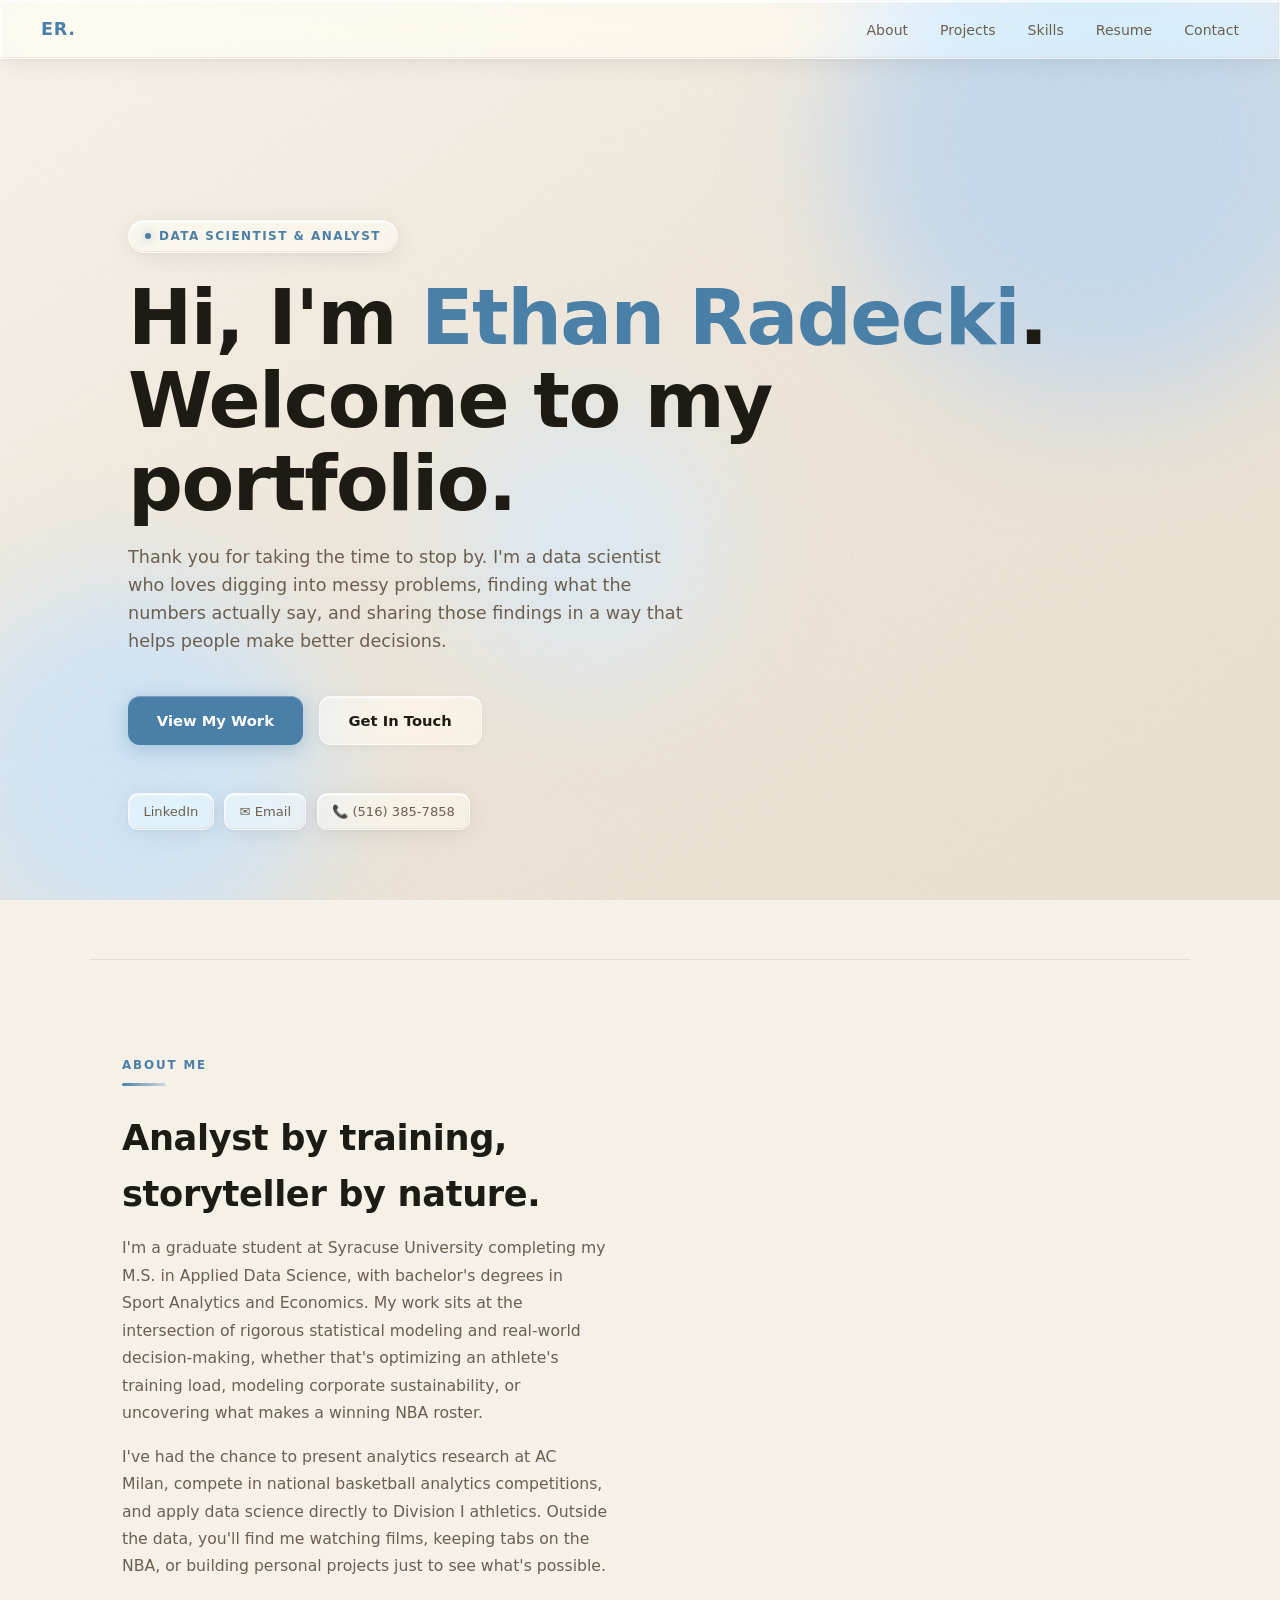
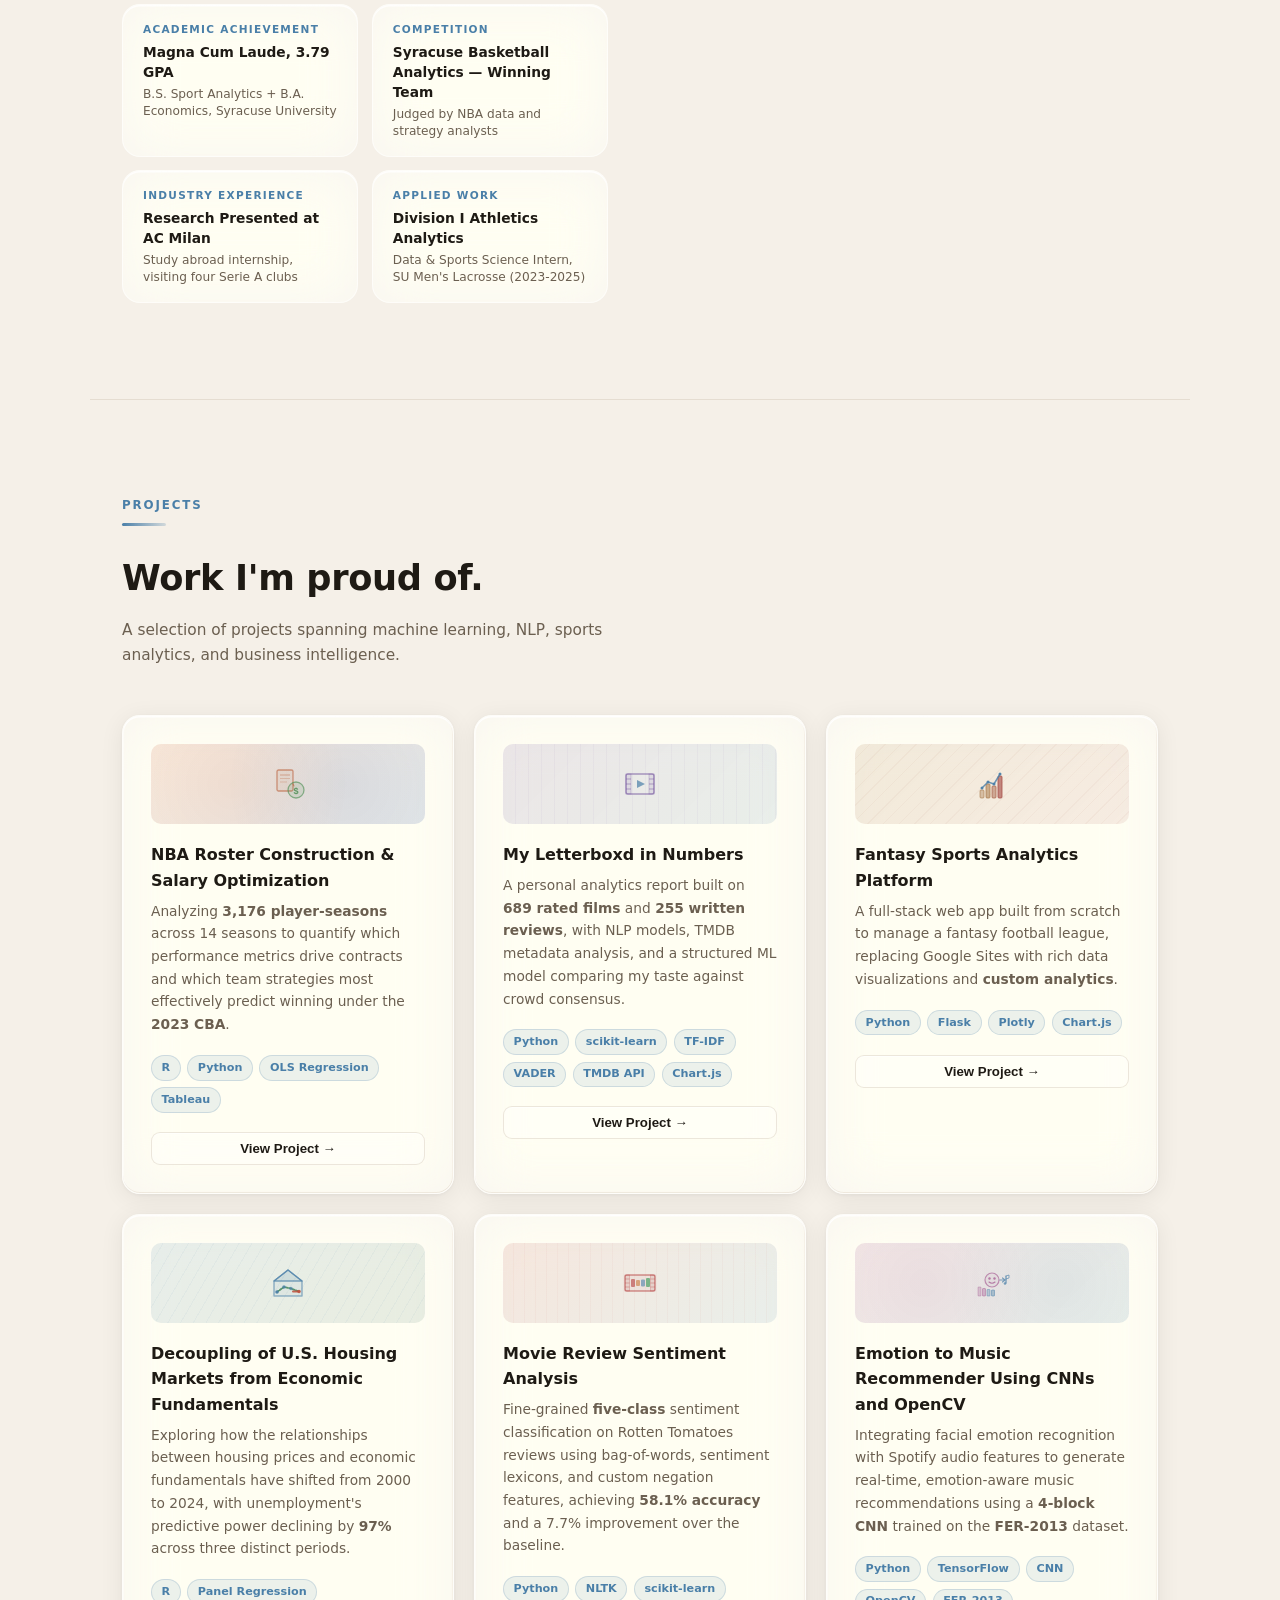
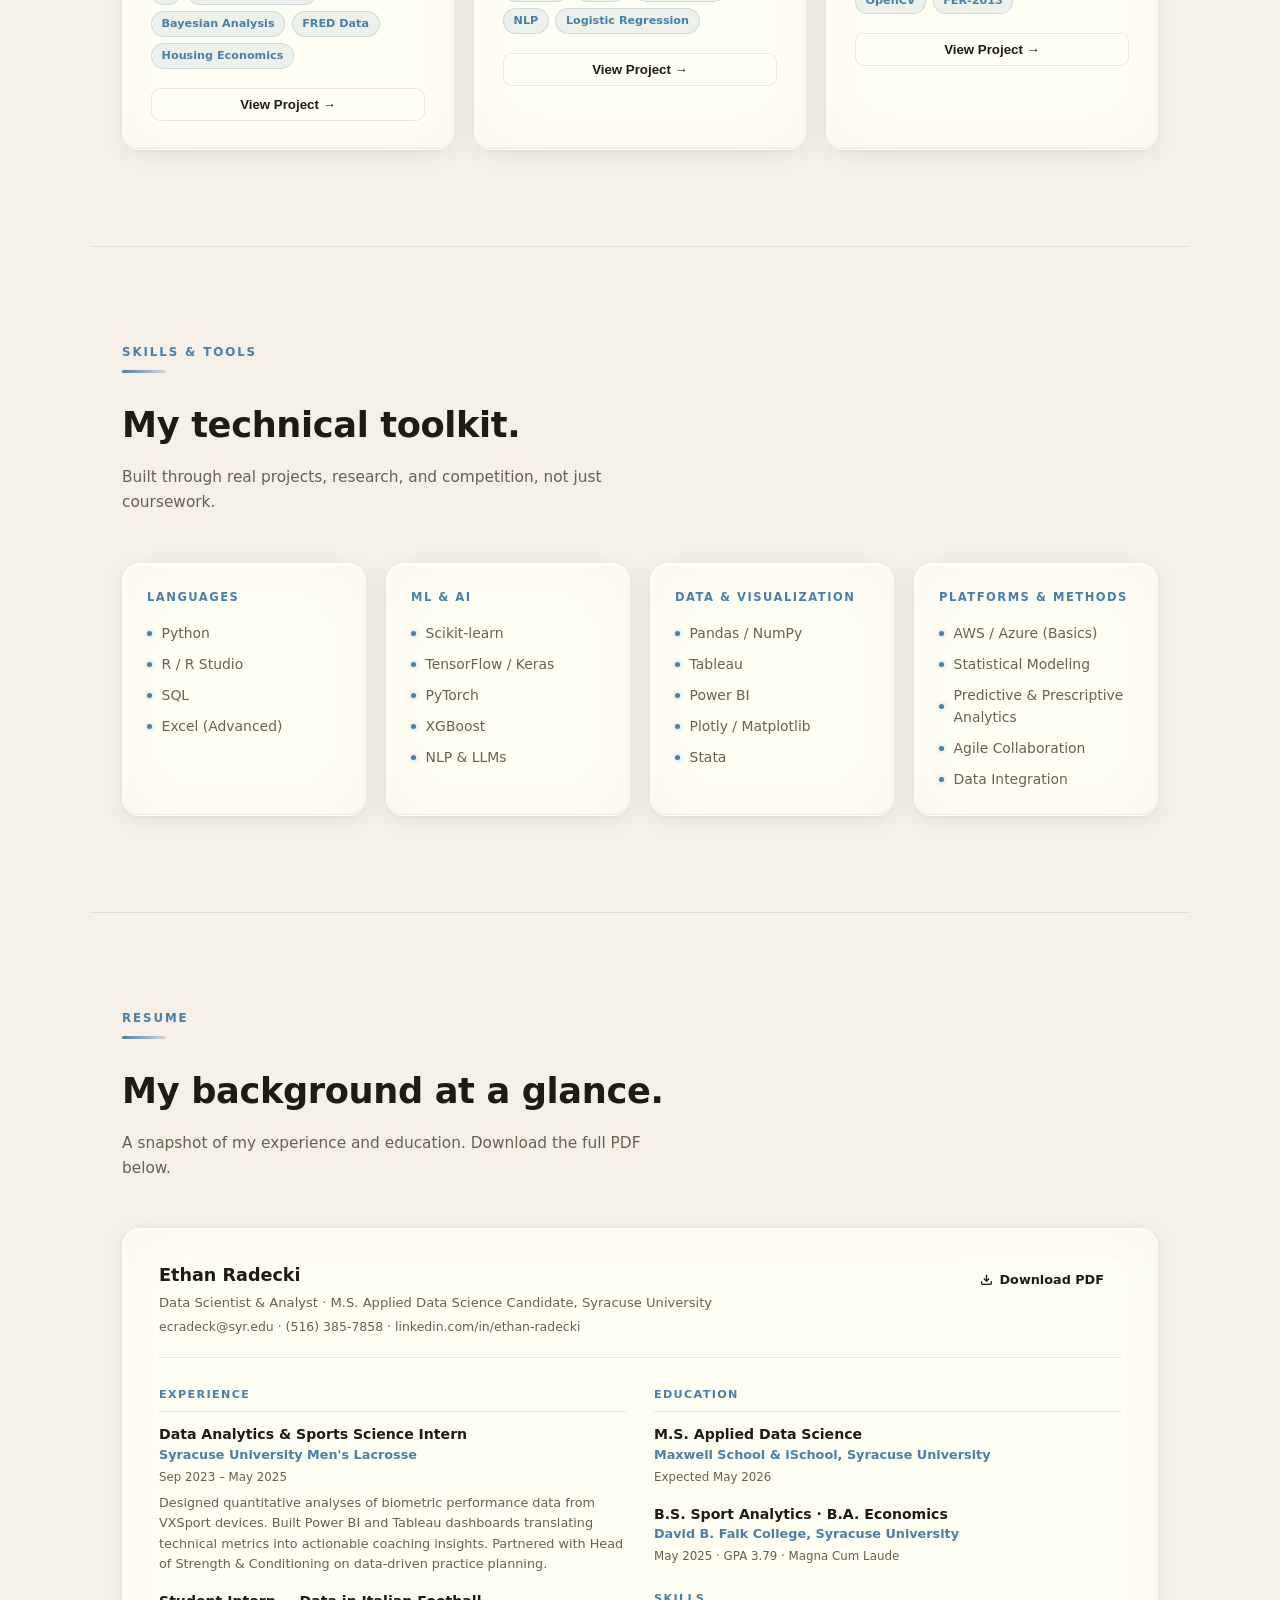
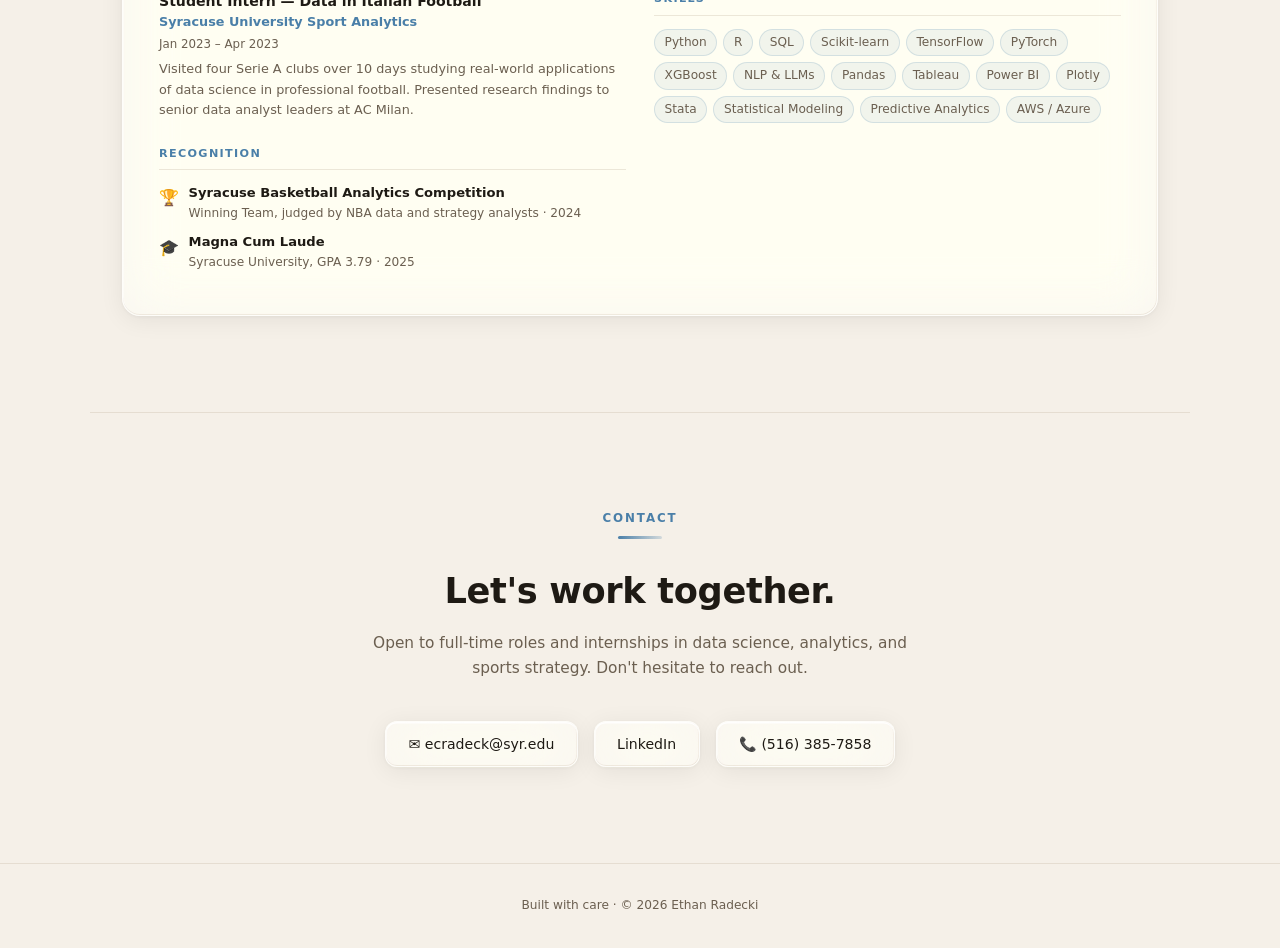
==== commit 87ad0434: "updated index file to remove educational material" ====
--- a/index.html
+++ b/index.html
@@ -49,48 +49,6 @@
 .resume-award .ra-icon { font-size:1rem; flex-shrink:0; margin-top:0.1rem; }
 .resume-award .ra-text { font-size:0.82rem; color:var(--text); font-weight:600; line-height:1.4; }
 .resume-award .ra-sub { font-size:0.76rem; color:var(--muted); margin-top:0.1rem; }
-
-/* Blog and video cards */
-.media-row { display:grid; grid-template-columns:1fr 1fr; gap:1.25rem; margin-top:1.25rem; }
-.media-card { padding:2rem 2rem; display:flex; flex-direction:column; gap:1rem; }
-.media-card .mc-icon { width:44px; height:44px; border-radius:12px; background:rgba(var(--accent-rgb),0.1); border:1px solid rgba(var(--accent-rgb),0.2); display:flex; align-items:center; justify-content:center; }
-.media-card .mc-icon svg { width:20px; height:20px; stroke:var(--accent); }
-.media-card .mc-title { font-size:1rem; font-weight:800; color:var(--text); line-height:1.3; }
-.media-card .mc-desc { font-size:0.84rem; color:var(--muted); line-height:1.65; flex:1; }
-.media-card .mc-btn { display:inline-flex; align-items:center; gap:0.5rem; font-size:0.82rem; font-weight:700; color:var(--accent); cursor:pointer; background:none; border:none; padding:0; text-decoration:none; margin-top:0.25rem; }
-.media-card .mc-btn:hover { opacity:0.75; }
-
-/* Video modal */
-.video-modal { max-width:760px; width:95vw; }
-.video-modal video { width:100%; border-radius:10px; display:block; background:#000; }
-.video-modal .vm-title { font-size:0.95rem; font-weight:700; color:var(--text); margin-bottom:0.5rem; }
-.video-modal .vm-sub { font-size:0.78rem; color:var(--muted); margin-bottom:1.25rem; }
-.video-placeholder { width:100%; aspect-ratio:16/9; border-radius:10px; background:rgba(var(--accent-rgb),0.06); border:2px dashed rgba(var(--accent-rgb),0.25); display:flex; flex-direction:column; align-items:center; justify-content:center; gap:0.75rem; color:var(--muted); font-size:0.84rem; }
-.video-placeholder svg { width:36px; height:36px; stroke:var(--accent); opacity:0.5; }
-
-@media(max-width:640px){ .media-row { grid-template-columns:1fr; } }
-
-/* Overview section */
-.outcome-list { display:flex; flex-direction:column; gap:0.5rem; margin:1.25rem 0 0; }
-.outcome-item { display:flex; gap:1rem; align-items:flex-start; padding:0.85rem 1.1rem; background:var(--surface); border:1px solid var(--border); border-radius:var(--radius); box-shadow:inset 0 1.5px 0 var(--rim-top); }
-.outcome-num { font-size:0.72rem; font-weight:900; color:var(--accent); min-width:20px; margin-top:0.1rem; flex-shrink:0; }
-.outcome-text { font-size:0.86rem; color:var(--muted); line-height:1.55; }
-.outcome-text strong { color:var(--text); }
-
-.proj-summary-grid { display:grid; grid-template-columns:1fr 1fr; gap:1rem; margin:1.25rem 0 0; }
-.proj-summary-card { padding:1.1rem 1.25rem; background:var(--surface); border:1px solid var(--border); border-radius:var(--radius); box-shadow:inset 0 1.5px 0 var(--rim-top); }
-.proj-summary-card .ps-title { font-size:0.88rem; font-weight:700; color:var(--text); margin-bottom:0.35rem; line-height:1.3; }
-.proj-summary-card .ps-body { font-size:0.81rem; color:var(--muted); line-height:1.6; }
-
-.mapping-list { display:flex; flex-direction:column; gap:1.25rem; margin:1.25rem 0 0; }
-.mapping-item { padding:1.25rem 1.5rem; background:var(--surface); border:1px solid var(--border); border-left:3px solid var(--accent); border-radius:0 var(--radius) var(--radius) 0; box-shadow:inset 0 1.5px 0 var(--rim-top); }
-.mapping-item .mi-label { font-size:0.68rem; text-transform:uppercase; letter-spacing:0.12em; color:var(--accent); font-weight:700; margin-bottom:0.4rem; }
-.mapping-item .mi-title { font-size:0.92rem; font-weight:800; color:var(--text); margin-bottom:0.6rem; line-height:1.3; }
-.mapping-item .mi-body { font-size:0.84rem; color:var(--muted); line-height:1.7; }
-
-@media(max-width:768px){
-  .proj-summary-grid { grid-template-columns:1fr; }
-}
 </style>
 </head>
 <body>
@@ -107,10 +65,8 @@
   <div class="nav-logo">ER.</div>
   <ul class="nav-links">
     <li><a href="#about">About</a></li>
-    <li><a href="#overview">Overview</a></li>
     <li><a href="#projects">Projects</a></li>
     <li><a href="#skills">Skills</a></li>
-    <li><a href="#media">Blog & Video</a></li>
     <li><a href="#resume">Resume</a></li>
     <li><a href="#contact">Contact</a></li>
   </ul>
@@ -167,106 +123,6 @@
       </div>
     </div>
     <div class="about-stats" style="display:none;"></div>
-  </div>
-</section>
-
-<section id="overview">
-  <div class="section-label">Program Overview</div>
-  <div class="divider"></div>
-  <div class="section-title">What this program is built around.</div>
-  <p class="section-sub">The M.S. in Applied Data Science at Syracuse University is built around six core learning outcomes. The projects in this portfolio each demonstrate one or more of these outcomes applied to real data and real questions.</p>
-
-  <div class="outcome-list">
-    <div class="outcome-item glass">
-      <div class="outcome-num">1</div>
-      <div class="outcome-text"><strong>Collect, store, and access data</strong> by identifying and leveraging applicable technologies</div>
-    </div>
-    <div class="outcome-item glass">
-      <div class="outcome-num">2</div>
-      <div class="outcome-text"><strong>Create actionable insight</strong> across a range of contexts using data and the full data science life cycle</div>
-    </div>
-    <div class="outcome-item glass">
-      <div class="outcome-num">3</div>
-      <div class="outcome-text"><strong>Apply visualization and predictive models</strong> to help generate actionable insight</div>
-    </div>
-    <div class="outcome-item glass">
-      <div class="outcome-num">4</div>
-      <div class="outcome-text"><strong>Use programming languages such as R and Python</strong> to support the generation of actionable insight</div>
-    </div>
-    <div class="outcome-item glass">
-      <div class="outcome-num">5</div>
-      <div class="outcome-text"><strong>Communicate insights</strong> gained via visualization and analytics to a broad range of audiences</div>
-    </div>
-    <div class="outcome-item glass">
-      <div class="outcome-num">6</div>
-      <div class="outcome-text"><strong>Apply ethics</strong> in the development, use, and evaluation of data and predictive models</div>
-    </div>
-  </div>
-
-  <div class="section-title" style="margin-top:3rem;">Projects at a glance.</div>
-  <p class="section-sub">A high-level summary of each project included in this portfolio.</p>
-
-  <div class="proj-summary-grid">
-    <div class="proj-summary-card glass">
-      <div class="ps-title">NBA Roster Construction & Salary Optimization</div>
-      <div class="ps-body">A senior thesis analyzing 3,176 player-seasons across 14 NBA seasons to quantify which performance metrics drive player contracts and which team strategies most reliably predict winning under the constraints of the 2023 Collective Bargaining Agreement. Three OLS regression models examine individual salary allocation, team playstyle, and the offense-defense balance of winning rosters.</div>
-    </div>
-    <div class="proj-summary-card glass">
-      <div class="ps-title">My Letterboxd in Numbers</div>
-      <div class="ps-body">A personal analytics project built on 689 rated films and 255 written reviews. A Python pipeline processes Letterboxd export data, enriches it with film metadata, and trains two machine learning models: one on review text and one on structured film properties. The core question is whether writing style or the film itself better predicts how much I liked it.</div>
-    </div>
-    <div class="proj-summary-card glass">
-      <div class="ps-title">Fantasy Sports Analytics Platform</div>
-      <div class="ps-body">A full-stack web application built from scratch that transforms six seasons of fantasy football data into a live analytics platform. The project includes three original performance metrics, a similarity engine for historical team comparison, a logistic regression model predicting playoff qualification, and per-manager dashboards deployed live on Render.</div>
-    </div>
-    <div class="proj-summary-card glass">
-      <div class="ps-title">Decoupling of U.S. Housing Markets from Economic Fundamentals</div>
-      <div class="ps-body">A research paper using monthly economic data from 20 U.S. metro regions across 2000-2024 to test whether the relationship between unemployment and housing prices has weakened over time. Both frequentist and Bayesian approaches confirm a 97% decline in unemployment sensitivity by the Covid period.</div>
-    </div>
-    <div class="proj-summary-card glass">
-      <div class="ps-title">Movie Review Sentiment Analysis</div>
-      <div class="ps-body">A natural language processing project classifying Rotten Tomatoes review phrases into five sentiment levels using progressive feature engineering. The final model combines bag-of-words features, sentiment lexicons, and custom negation handling to achieve a 7.7% accuracy improvement over baseline.</div>
-    </div>
-    <div class="proj-summary-card glass">
-      <div class="ps-title">Emotion to Music Recommender Using CNNs and OpenCV</div>
-      <div class="ps-body">A real-time system that captures a facial expression through a webcam, classifies it into one of seven emotions using a custom CNN trained on the FER-2013 dataset, and maps the result to a Spotify valence range to return a mood-matched song recommendation.</div>
-    </div>
-  </div>
-
-  <div class="section-title" style="margin-top:3rem;">How the projects connect to the outcomes.</div>
-  <p class="section-sub">Each outcome is addressed across multiple projects. The explanations below describe where and how each one was demonstrated.</p>
-
-  <div class="mapping-list">
-    <div class="mapping-item glass">
-      <div class="mi-label">Outcome 1</div>
-      <div class="mi-title">Collect, store, and access data by identifying and leveraging applicable technologies</div>
-      <div class="mi-body">Data collection was a meaningful and deliberate part of nearly every project. For the Letterboxd project I built a pipeline that pulled genre, director, actor, and financial metadata for 689 films from the TMDB API and stored it locally so the analysis could run without hitting the API repeatedly. The Housing Markets paper required pulling monthly economic data across 20 metro regions and 24 years from the FRED database and structuring it into a panel dataset. The NBA thesis drew from Basketball-Reference and RealGM to compile player-level and team-level data across 14 seasons, which required filtering, cleaning, and combining records across two sources. In each case figuring out how to get the right data into a usable shape was a real part of the work.</div>
-    </div>
-    <div class="mapping-item glass">
-      <div class="mi-label">Outcome 2</div>
-      <div class="mi-title">Create actionable insight across a range of contexts using the full data science life cycle</div>
-      <div class="mi-body">The projects in this portfolio span sports, economics, entertainment, and personal analytics, which reflects what I find interesting about data science. The NBA thesis starts with raw player statistics and ends with concrete takeaways about what actually drives contracts and what actually wins games. The Housing Markets paper produces findings with real implications for how forecasters and policymakers should think about the relationship between unemployment and housing prices. The Fantasy Football platform was built to surface insights that league members could act on each season, things like how much luck played a role in their record or how their scoring trends compared historically. Every project follows the full lifecycle from collecting data to drawing conclusions and presenting them to an audience.</div>
-    </div>
-    <div class="mapping-item glass">
-      <div class="mi-label">Outcome 3</div>
-      <div class="mi-title">Apply visualization and predictive models to help generate actionable insight</div>
-      <div class="mi-body">Visualization and modeling show up in every project but in different ways depending on what the question called for. The Letterboxd project uses interactive charts to explore rating patterns across genres, directors, release years, and runtimes, and the machine learning models help answer whether my own words or the film's properties better predict my rating. The Fantasy Football platform leans heavily on visualization with dashboards for every manager and charts covering draft performance, schedule luck, and historical similarity. The NBA thesis uses Tableau to surface team-building patterns across 30 franchises over 14 seasons alongside the regression models. The Housing Markets paper uses Bayesian and frequentist modeling together to validate the same finding from two different directions. The Sentiment Analysis and CNN projects are more model-focused, using classification results to understand where the models succeed and where they fall short. In each case the point of the model or chart is to answer a specific question.</div>
-    </div>
-    <div class="mapping-item glass">
-      <div class="mi-label">Outcome 4</div>
-      <div class="mi-title">Use programming languages such as R and Python to support the generation of actionable insight</div>
-      <div class="mi-body">R was my primary tool for the Housing Markets paper, handling the panel regression, the Bayesian analysis, and the diagnostic visualizations. Python was the main language for the Letterboxd project, the Sentiment Analysis project, the Fantasy Football platform, and the CNN Emotion project. The NBA thesis used both R and Python alongside Tableau. Working across these projects gave me enough comfort with both languages that I could pick the right one for the task rather than defaulting to whichever I knew better at the time.</div>
-    </div>
-    <div class="mapping-item glass">
-      <div class="mi-label">Outcome 5</div>
-      <div class="mi-title">Communicate insights gained via visualization and analytics to a broad range of audiences</div>
-      <div class="mi-body">This is something I thought about intentionally across the portfolio. Each project has a report page designed to be readable by someone without a data science background, with findings explained in plain language alongside the technical output. The Fantasy Football platform is probably the clearest example since it was built for league members who wanted to understand their season better. The NBA thesis was written as an academic paper but the core findings are simple enough that anyone who watches basketball can understand them. The portfolio itself is public and designed to communicate the scope of this work to employers and reviewers.</div>
-    </div>
-    <div class="mapping-item glass">
-      <div class="mi-label">Outcome 6</div>
-      <div class="mi-title">Apply ethics in the development, use, and evaluation of data and predictive models</div>
-      <div class="mi-body">The CNN Emotion project is where ethics came up most directly. The FER-2013 dataset is imbalanced with certain emotions heavily underrepresented, and the grayscale format created reliability issues for faces with darker skin tones. Those limitations are acknowledged in the report because the context matters for understanding what the model actually can and cannot do. The Letterboxd project takes a similar approach in that I was upfront about the models' limitations and avoided overclaiming what they demonstrate. The Housing Markets paper frames findings as associations rather than causal claims, noting that policy intervention is a plausible explanation for the decoupling without asserting that it is the definitive one. Across all the projects I tried to be honest about what the data shows.</div>
-    </div>
   </div>
 </section>
 
@@ -466,50 +322,6 @@
   </div>
 </section>
 
-</section>
-
-<section id="media">
-  <div class="section-label">Blog & Video</div>
-  <div class="divider"></div>
-  <div class="section-title">Reflections on the program.</div>
-  <p class="section-sub">A written reflection on my time in the M.S. Applied Data Science program and a short video summary of what I learned.</p>
-
-  <div class="media-row">
-    <div class="media-card glass">
-      <div class="mc-icon">
-        <svg viewBox="0 0 24 24" fill="none" stroke-width="2" stroke-linecap="round" stroke-linejoin="round">
-          <path d="M14 2H6a2 2 0 0 0-2 2v16a2 2 0 0 0 2 2h12a2 2 0 0 0 2-2V8z"/>
-          <polyline points="14 2 14 8 20 8"/>
-          <line x1="16" y1="13" x2="8" y2="13"/>
-          <line x1="16" y1="17" x2="8" y2="17"/>
-          <line x1="10" y1="9" x2="8" y2="9"/>
-        </svg>
-      </div>
-      <div class="mc-title">Program Reflection Blog Post</div>
-      <div class="mc-desc">A ~3,000 word reflection covering what I expected from the program, what I actually learned, how each project contributed to my education, and the experiences that stood out most along the way.</div>
-      <a href="reports/blog.html" class="mc-btn">
-        Read the Blog Post
-        <svg width="14" height="14" viewBox="0 0 24 24" fill="none" stroke="currentColor" stroke-width="2.5" stroke-linecap="round" stroke-linejoin="round"><path d="M5 12h14"/><path d="m12 5 7 7-7 7"/></svg>
-      </a>
-    </div>
-
-    <div class="media-card glass">
-      <div class="mc-icon">
-        <svg viewBox="0 0 24 24" fill="none" stroke-width="2" stroke-linecap="round" stroke-linejoin="round">
-          <polygon points="23 7 16 12 23 17 23 7"/>
-          <rect x="1" y="5" width="15" height="14" rx="2" ry="2"/>
-        </svg>
-      </div>
-      <div class="mc-title">Video Summary Presentation</div>
-      <div class="mc-desc">A 1-2 minute video reflecting on my overall experience in the Applied Data Science program, covering key takeaways, the skills I built, and what the work in this portfolio represents.</div>
-      <button class="mc-btn" onclick="openVideo()">
-        Watch the Video
-        <svg width="14" height="14" viewBox="0 0 24 24" fill="none" stroke="currentColor" stroke-width="2.5" stroke-linecap="round" stroke-linejoin="round"><path d="M5 12h14"/><path d="m12 5 7 7-7 7"/></svg>
-      </button>
-    </div>
-  </div>
-</section>
-
 <section id="resume">
   <div class="section-label">Resume</div>
   <div class="divider"></div>
@@ -614,18 +426,6 @@
       <div class="m-stack-label">Stack</div>
       <div class="m-stack-tags" id="mStack"></div>
     </div>
-  </div>
-</div>
-
-<!-- RESUME MODAL removed — using inline resume instead -->
-
-<!-- VIDEO MODAL -->
-<div class="overlay" id="videoOverlay" onclick="closeVideoModal(event)">
-  <div class="modal-box video-modal">
-    <button class="m-close" onclick="closeVideo()">✕</button>
-    <div class="vm-title">Video Summary Presentation</div>
-    <div class="vm-sub">M.S. Applied Data Science · Ethan Radecki · Syracuse University · 2026</div>
-    <div id="videoContainer"></div>
   </div>
 </div>
 
@@ -720,7 +520,6 @@
   document.getElementById('mSub').textContent = p.sub;
   document.getElementById('mOverview').textContent = p.overview;
 
-  // Links at top, immediately visible
   const linksTop = document.getElementById('mLinksTop');
   linksTop.innerHTML = '';
   if (p.report) {
@@ -747,13 +546,11 @@
     linksTop.appendChild(a);
   }
 
-  // Findings
   const ptsList = document.getElementById('mPoints');
   ptsList.innerHTML = p.pts.map(pt =>
     `<div class="m-finding"><div class="m-finding-dot"></div><div class="m-finding-text"><strong>${pt.bold}</strong>${pt.text}</div></div>`
   ).join('');
 
-  // Stack tags
   const stackEl = document.getElementById('mStack');
   stackEl.innerHTML = p.stack.map(s => `<span class="m-stack-tag">${s}</span>`).join('');
 
@@ -764,38 +561,7 @@
 function closeProjModal(e){ if(e.target===document.getElementById('projOverlay')) closeProj(); }
 function closeProj(){ document.getElementById('projOverlay').classList.remove('open'); document.body.style.overflow=''; }
 
-// Video modal — checks if file exists, falls back to placeholder
-function openVideo() {
-  const container = document.getElementById('videoContainer');
-  const videoSrc = 'reports/assets/portfolio_video.mp4';
-  container.innerHTML = `
-    <video controls preload="metadata" id="portfolioVideo">
-      <source src="${videoSrc}" type="video/mp4">
-    </video>`;
-  const vid = document.getElementById('portfolioVideo');
-  vid.addEventListener('error', () => {
-    container.innerHTML = `
-      <div class="video-placeholder">
-        <svg viewBox="0 0 24 24" fill="none" stroke-width="1.5" stroke-linecap="round" stroke-linejoin="round">
-          <polygon points="23 7 16 12 23 17 23 7"/>
-          <rect x="1" y="5" width="15" height="14" rx="2" ry="2"/>
-        </svg>
-        <span>Video coming soon</span>
-        <span style="font-size:0.76rem; opacity:0.7;">Upload portfolio_video.mp4 to reports/assets/ to activate</span>
-      </div>`;
-  });
-  document.getElementById('videoOverlay').classList.add('open');
-  document.body.style.overflow = 'hidden';
-}
-function closeVideoModal(e){ if(e.target===document.getElementById('videoOverlay')) closeVideo(); }
-function closeVideo(){
-  const vid = document.getElementById('portfolioVideo');
-  if (vid) vid.pause();
-  document.getElementById('videoOverlay').classList.remove('open');
-  document.body.style.overflow='';
-}
-
-document.addEventListener('keydown',e=>{ if(e.key==='Escape'){ closeProj(); closeVideo(); } });
+document.addEventListener('keydown',e=>{ if(e.key==='Escape') closeProj(); });
 </script>
 </body>
 </html>
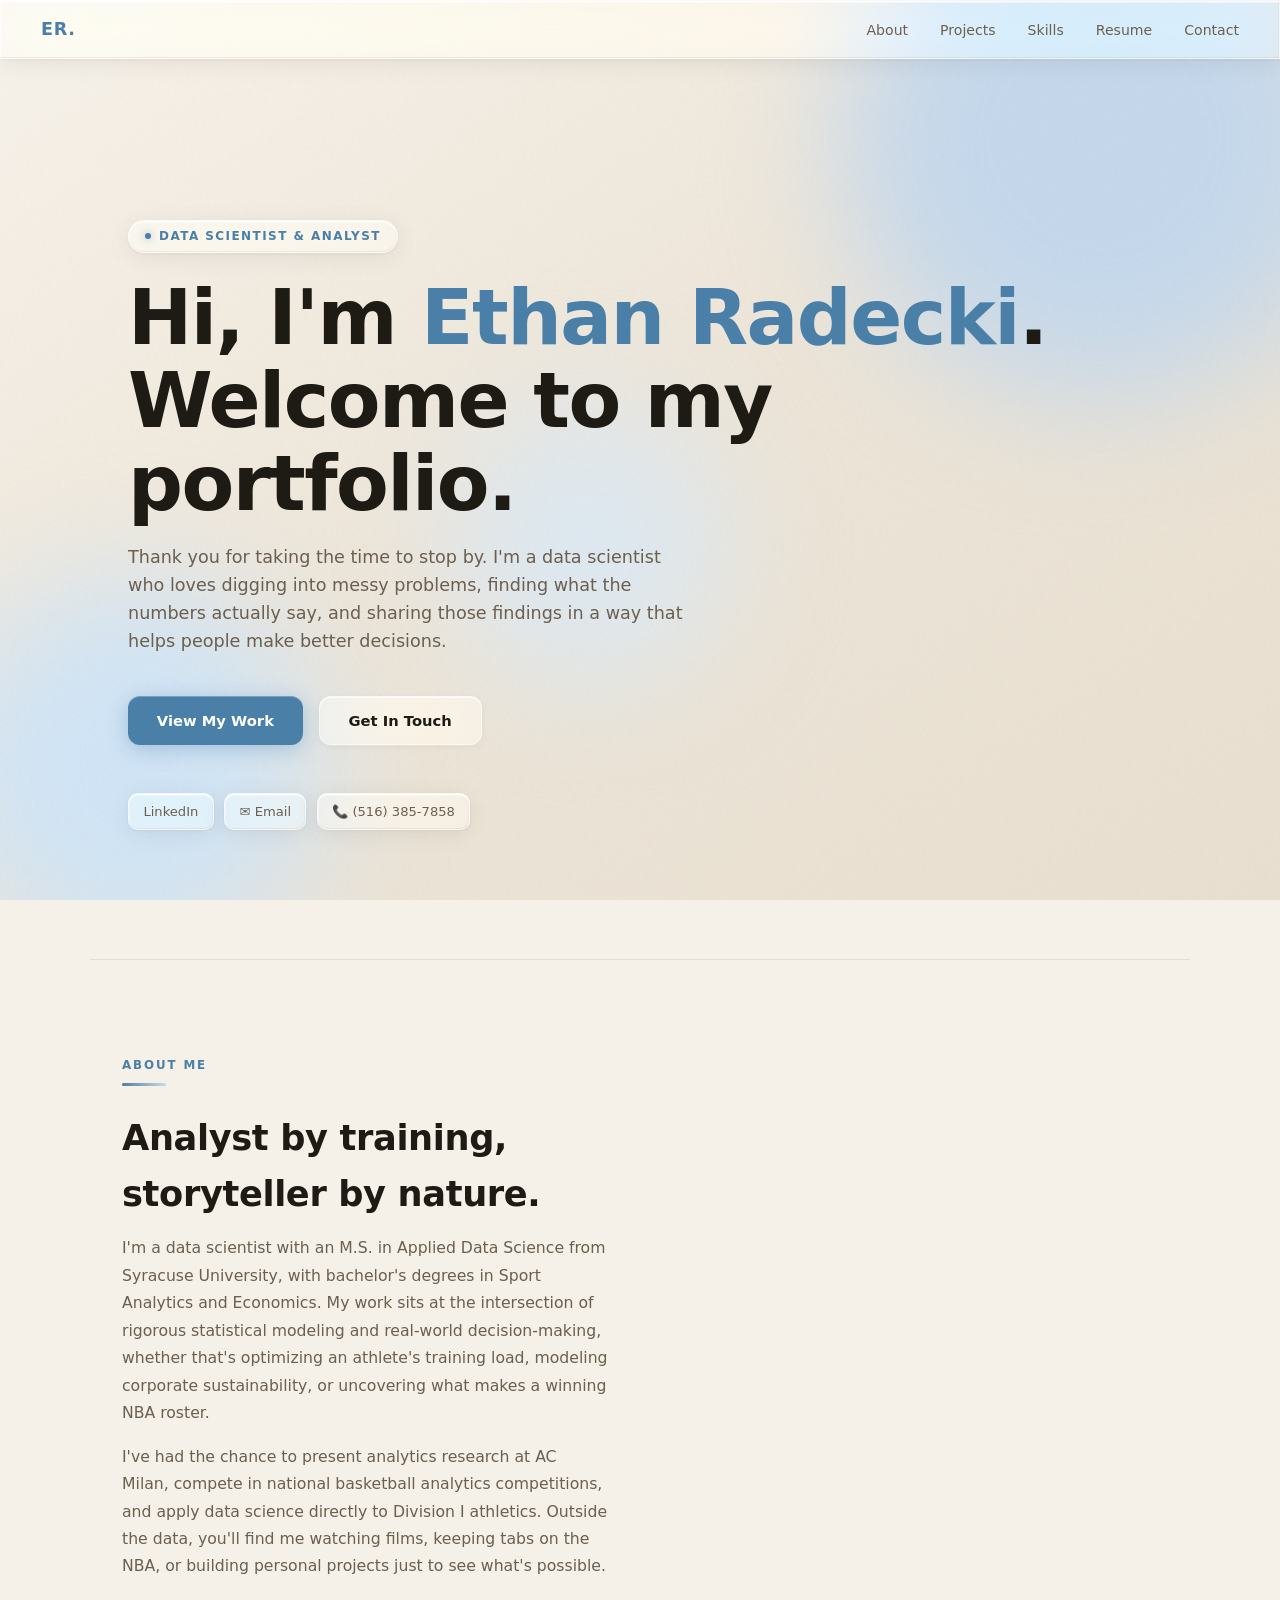
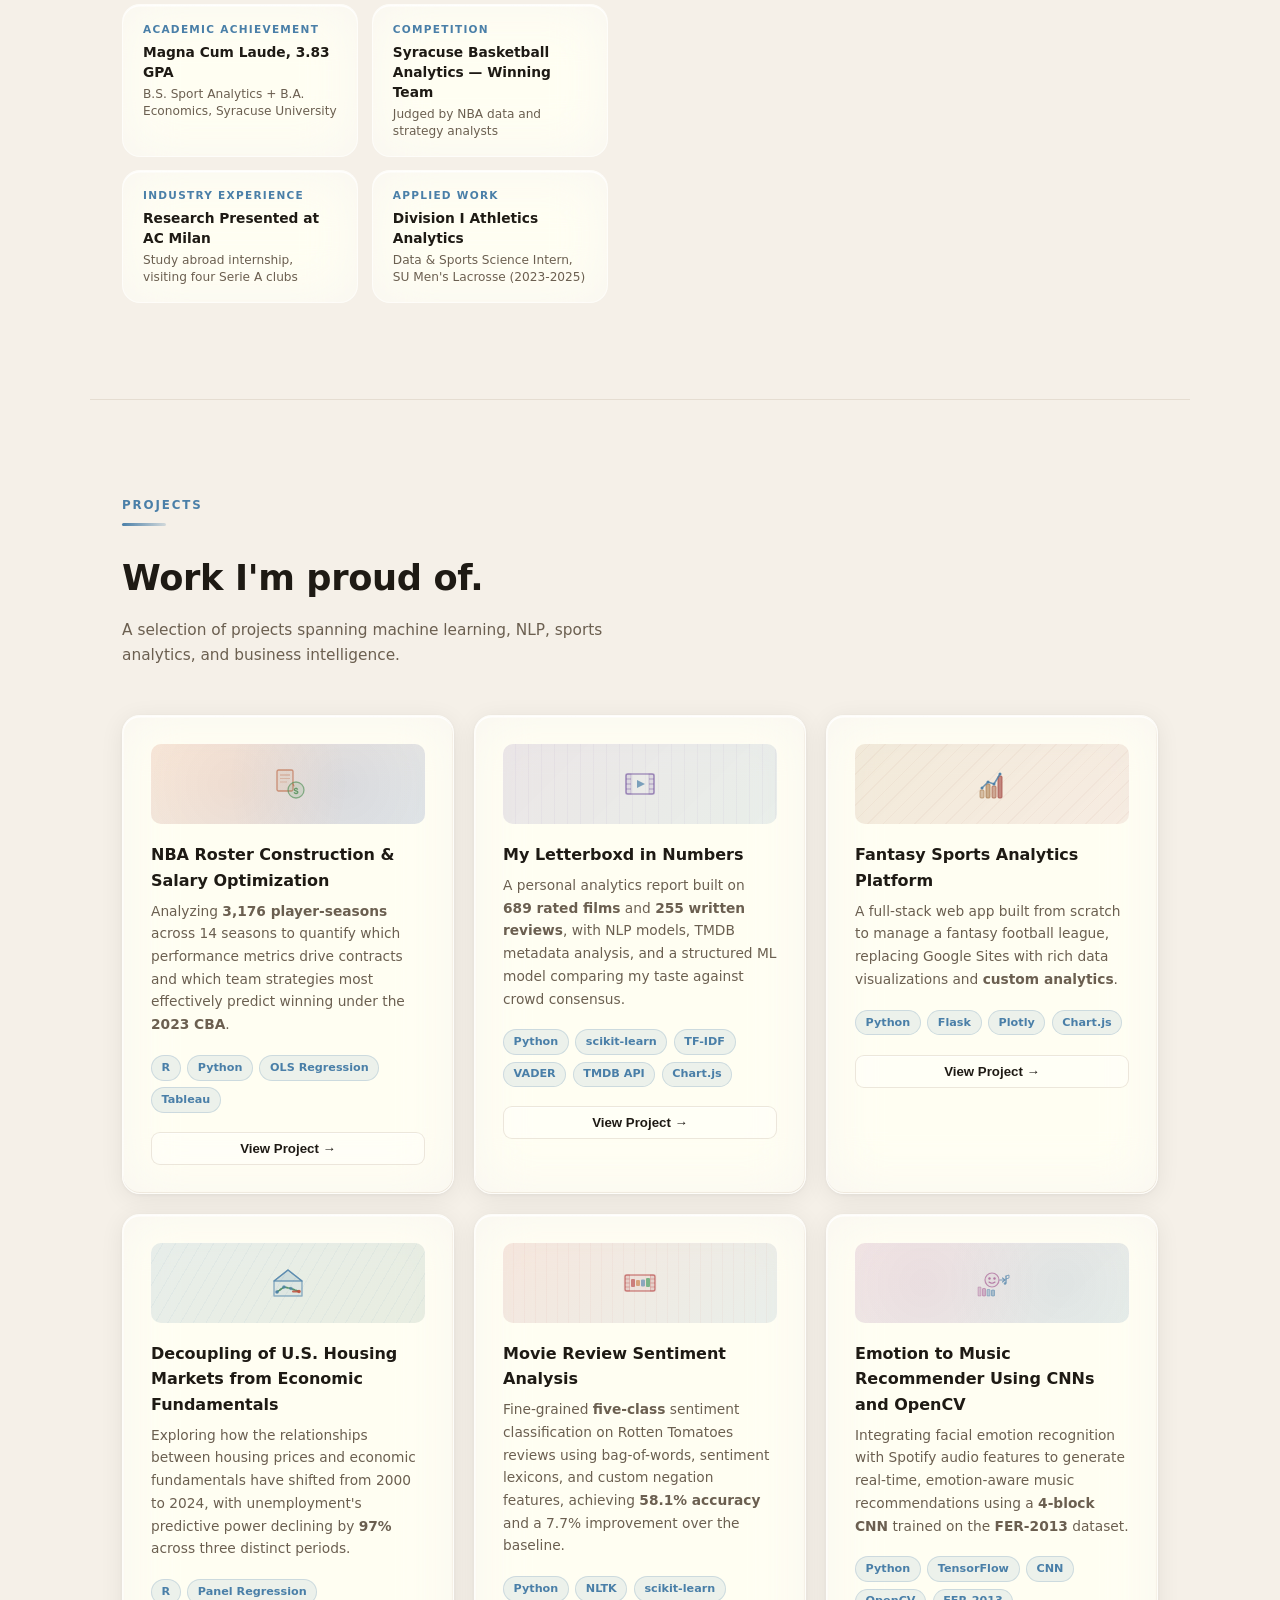
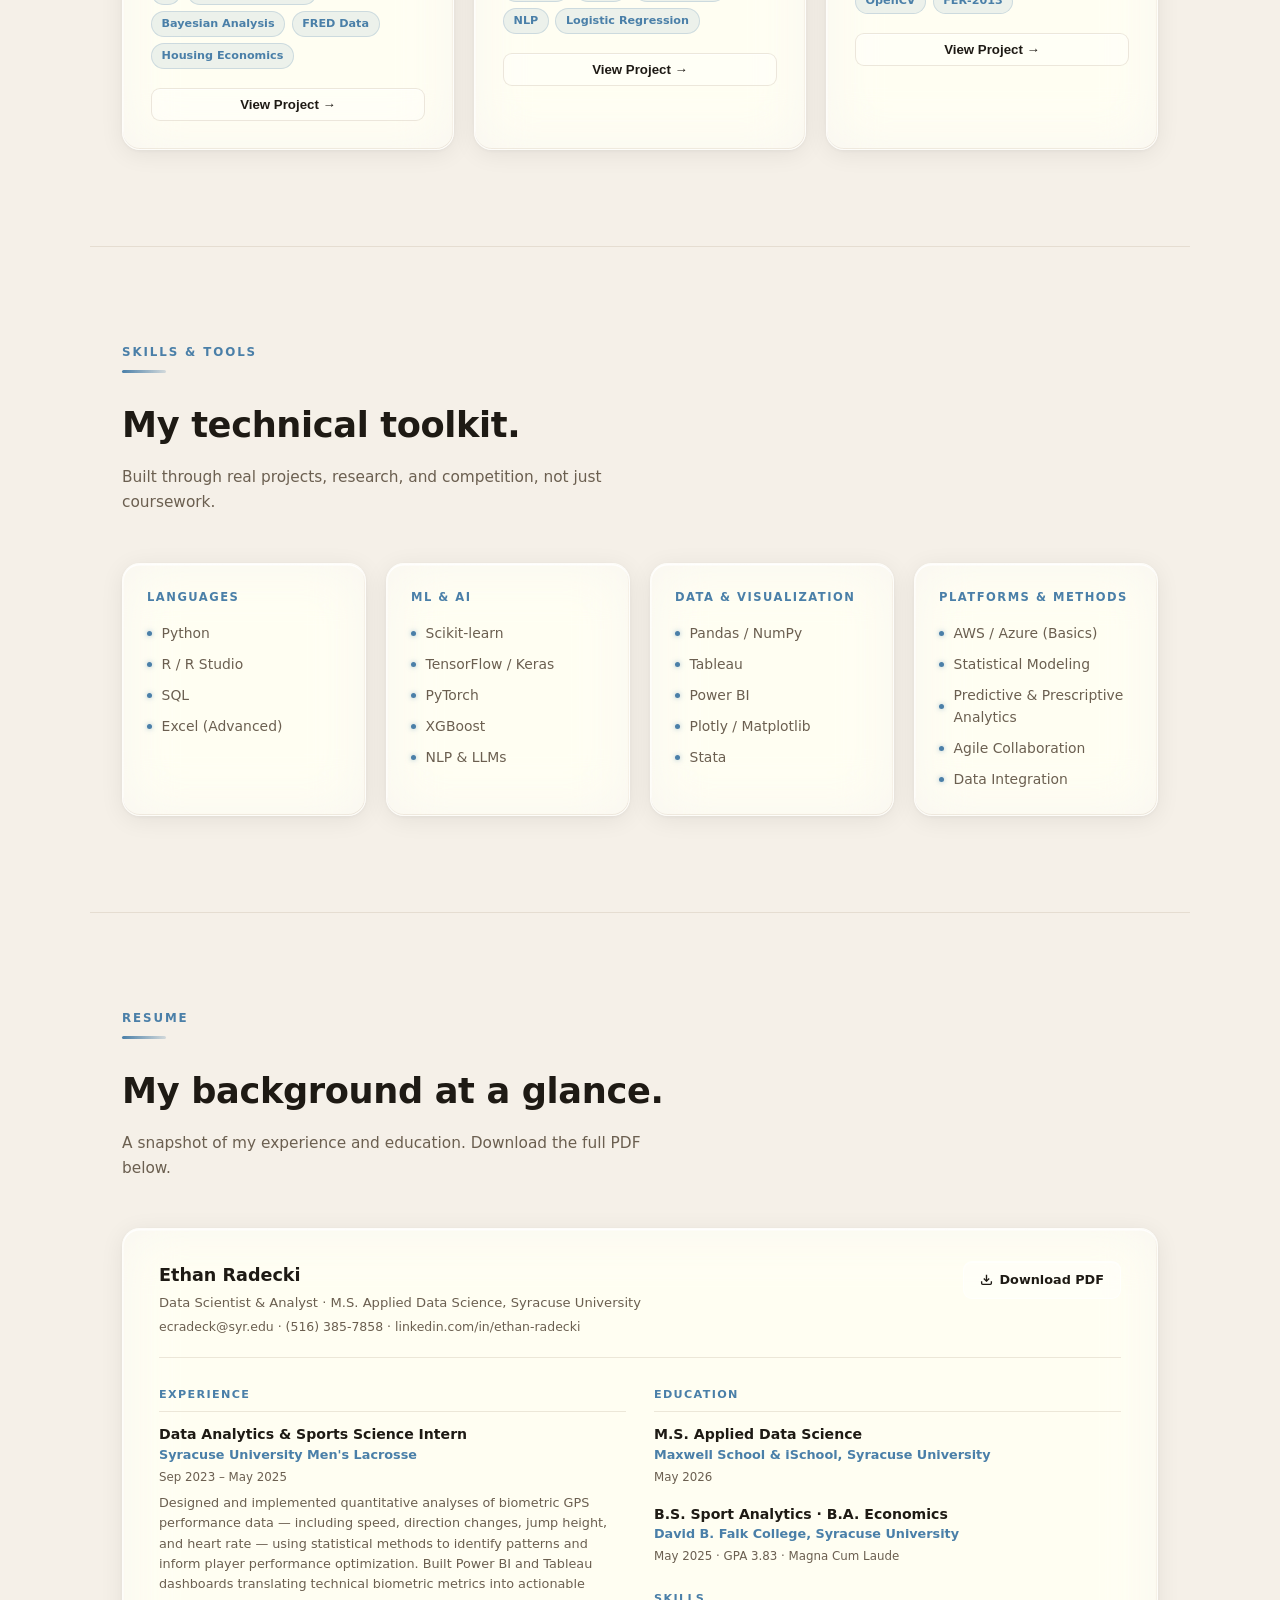
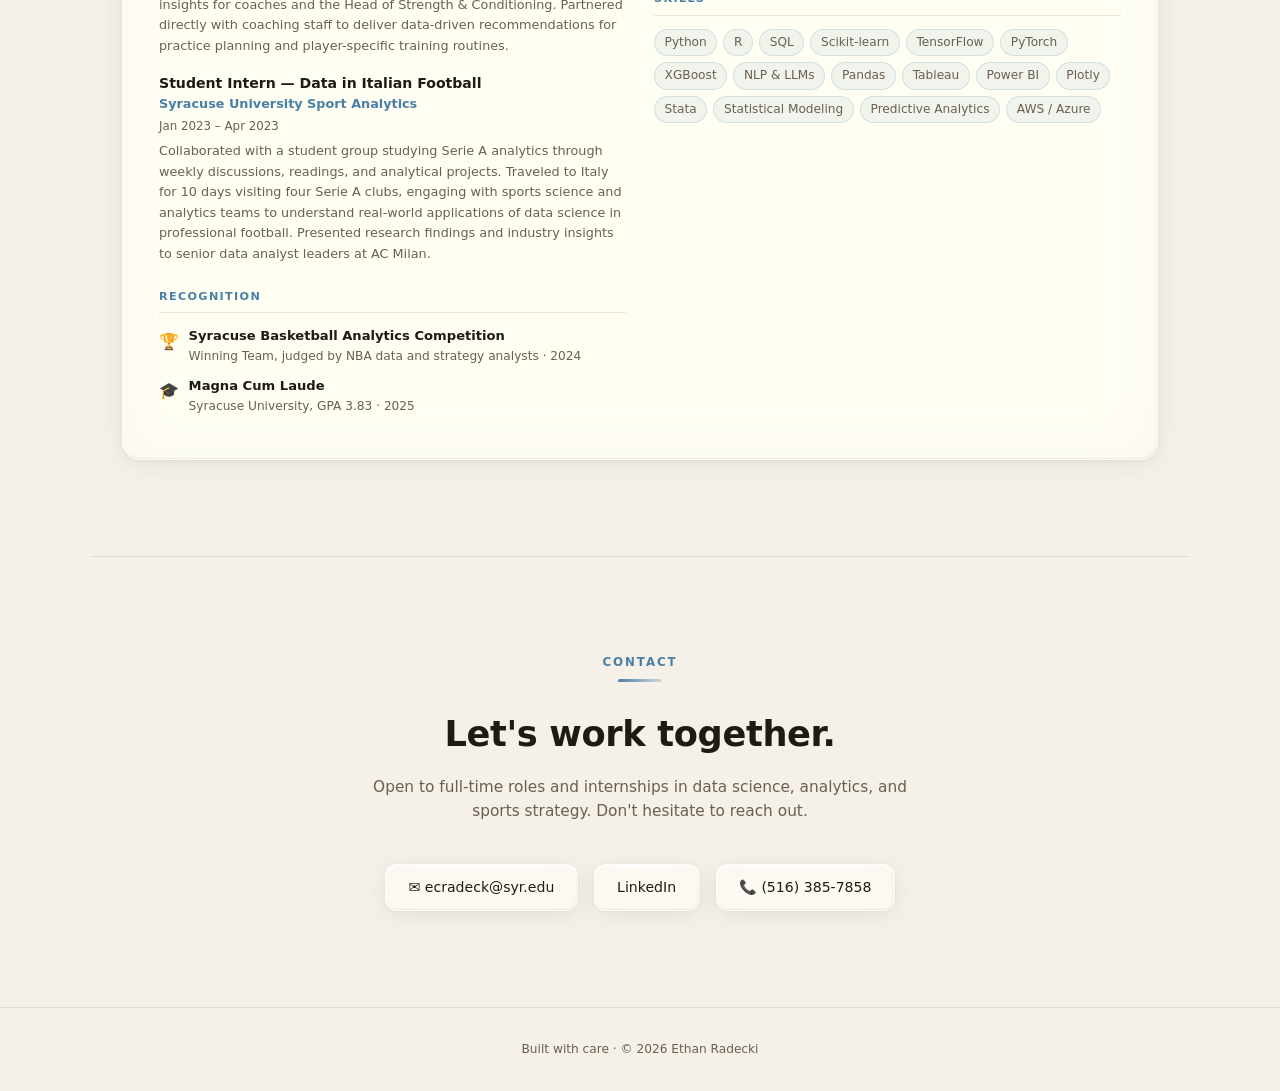
==== commit e5b928a4: "updated index resume section" ====
--- a/index.html
+++ b/index.html
@@ -96,13 +96,13 @@
   <div class="about-grid">
     <div class="about-text">
       <div class="section-title">Analyst by training,<br>storyteller by nature.</div>
-      <p>I'm a graduate student at Syracuse University completing my M.S. in Applied Data Science, with bachelor's degrees in Sport Analytics and Economics. My work sits at the intersection of rigorous statistical modeling and real-world decision-making, whether that's optimizing an athlete's training load, modeling corporate sustainability, or uncovering what makes a winning NBA roster.</p>
+      <p>I'm a data scientist with an M.S. in Applied Data Science from Syracuse University, with bachelor's degrees in Sport Analytics and Economics. My work sits at the intersection of rigorous statistical modeling and real-world decision-making, whether that's optimizing an athlete's training load, modeling corporate sustainability, or uncovering what makes a winning NBA roster.</p>
       <p>I've had the chance to present analytics research at AC Milan, compete in national basketball analytics competitions, and apply data science directly to Division I athletics. Outside the data, you'll find me watching films, keeping tabs on the NBA, or building personal projects just to see what's possible.</p>
 
       <div class="about-highlights">
         <div class="about-highlight glass">
           <div class="ah-eyebrow">Academic Achievement</div>
-          <div class="ah-text">Magna Cum Laude, 3.79 GPA</div>
+          <div class="ah-text">Magna Cum Laude, 3.83 GPA</div>
           <div class="ah-sub">B.S. Sport Analytics + B.A. Economics, Syracuse University</div>
         </div>
         <div class="about-highlight glass">
@@ -332,10 +332,10 @@
     <div style="display:flex; justify-content:space-between; align-items:flex-start; flex-wrap:wrap; gap:1rem; margin-bottom:1.75rem; padding-bottom:1.25rem; border-bottom:1px solid var(--border-dim);">
       <div>
         <h3 style="font-size:1.1rem; font-weight:800; margin-bottom:0.2rem;">Ethan Radecki</h3>
-        <p style="font-size:0.82rem; color:var(--muted);">Data Scientist & Analyst · M.S. Applied Data Science Candidate, Syracuse University</p>
+        <p style="font-size:0.82rem; color:var(--muted);">Data Scientist & Analyst · M.S. Applied Data Science, Syracuse University</p>
         <p style="font-size:0.78rem; color:var(--muted); margin-top:0.25rem;">ecradeck@syr.edu · (516) 385-7858 · linkedin.com/in/ethan-radecki</p>
       </div>
-      <a href="RadeckiEthan_Resume_Base.pdf" download class="r-btn dl" style="display:inline-flex; align-items:center; gap:0.4rem; white-space:nowrap;">
+      <a href="RadeckiEthan_Resume_May2026.pdf" download class="r-btn dl" style="display:inline-flex; align-items:center; gap:0.4rem; white-space:nowrap;">
         <svg width="13" height="13" viewBox="0 0 24 24" fill="none" stroke="currentColor" stroke-width="2.5"><path d="M21 15v4a2 2 0 0 1-2 2H5a2 2 0 0 1-2-2v-4"/><polyline points="7 10 12 15 17 10"/><line x1="12" y1="15" x2="12" y2="3"/></svg>
         Download PDF
       </a>
@@ -348,13 +348,13 @@
           <div class="re-role">Data Analytics & Sports Science Intern</div>
           <div class="re-org">Syracuse University Men's Lacrosse</div>
           <div class="re-date">Sep 2023 – May 2025</div>
-          <div class="re-desc">Designed quantitative analyses of biometric performance data from VXSport devices. Built Power BI and Tableau dashboards translating technical metrics into actionable coaching insights. Partnered with Head of Strength & Conditioning on data-driven practice planning.</div>
+          <div class="re-desc">Designed and implemented quantitative analyses of biometric GPS performance data — including speed, direction changes, jump height, and heart rate — using statistical methods to identify patterns and inform player performance optimization. Built Power BI and Tableau dashboards translating technical biometric metrics into actionable insights for coaches and the Head of Strength & Conditioning. Partnered directly with coaching staff to deliver data-driven recommendations for practice planning and player-specific training routines.</div>
         </div>
         <div class="resume-entry">
           <div class="re-role">Student Intern — Data in Italian Football</div>
           <div class="re-org">Syracuse University Sport Analytics</div>
           <div class="re-date">Jan 2023 – Apr 2023</div>
-          <div class="re-desc">Visited four Serie A clubs over 10 days studying real-world applications of data science in professional football. Presented research findings to senior data analyst leaders at AC Milan.</div>
+          <div class="re-desc">Collaborated with a student group studying Serie A analytics through weekly discussions, readings, and analytical projects. Traveled to Italy for 10 days visiting four Serie A clubs, engaging with sports science and analytics teams to understand real-world applications of data science in professional football. Presented research findings and industry insights to senior data analyst leaders at AC Milan.</div>
         </div>
 
         <h4 style="margin-top:1.5rem;">Recognition</h4>
@@ -369,7 +369,7 @@
           <div class="ra-icon">🎓</div>
           <div>
             <div class="ra-text">Magna Cum Laude</div>
-            <div class="ra-sub">Syracuse University, GPA 3.79 · 2025</div>
+            <div class="ra-sub">Syracuse University, GPA 3.83 · 2025</div>
           </div>
         </div>
       </div>
@@ -379,12 +379,12 @@
         <div class="resume-entry">
           <div class="re-role">M.S. Applied Data Science</div>
           <div class="re-org">Maxwell School & iSchool, Syracuse University</div>
-          <div class="re-date">Expected May 2026</div>
+          <div class="re-date">May 2026</div>
         </div>
         <div class="resume-entry">
           <div class="re-role">B.S. Sport Analytics · B.A. Economics</div>
           <div class="re-org">David B. Falk College, Syracuse University</div>
-          <div class="re-date">May 2025 · GPA 3.79 · Magna Cum Laude</div>
+          <div class="re-date">May 2025 · GPA 3.83 · Magna Cum Laude</div>
         </div>
 
         <h4 style="margin-top:1.5rem;">Skills</h4>
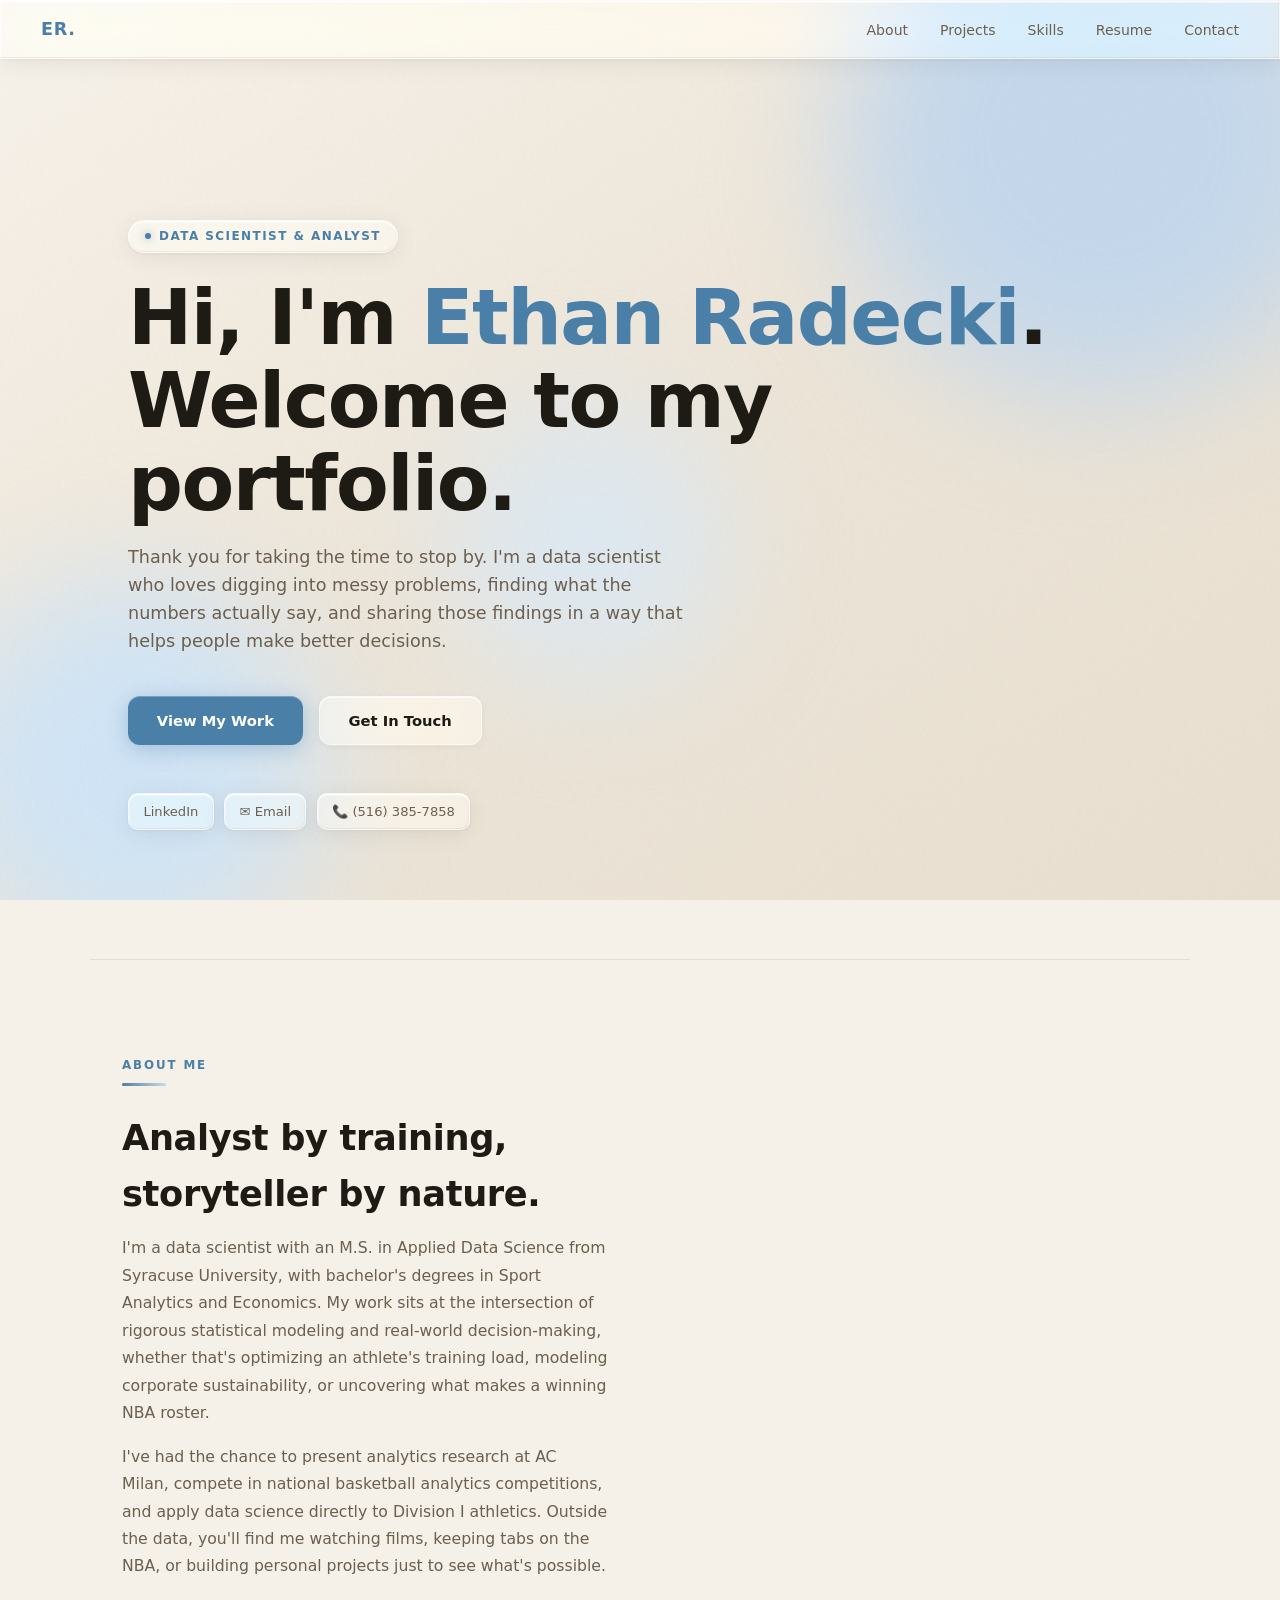
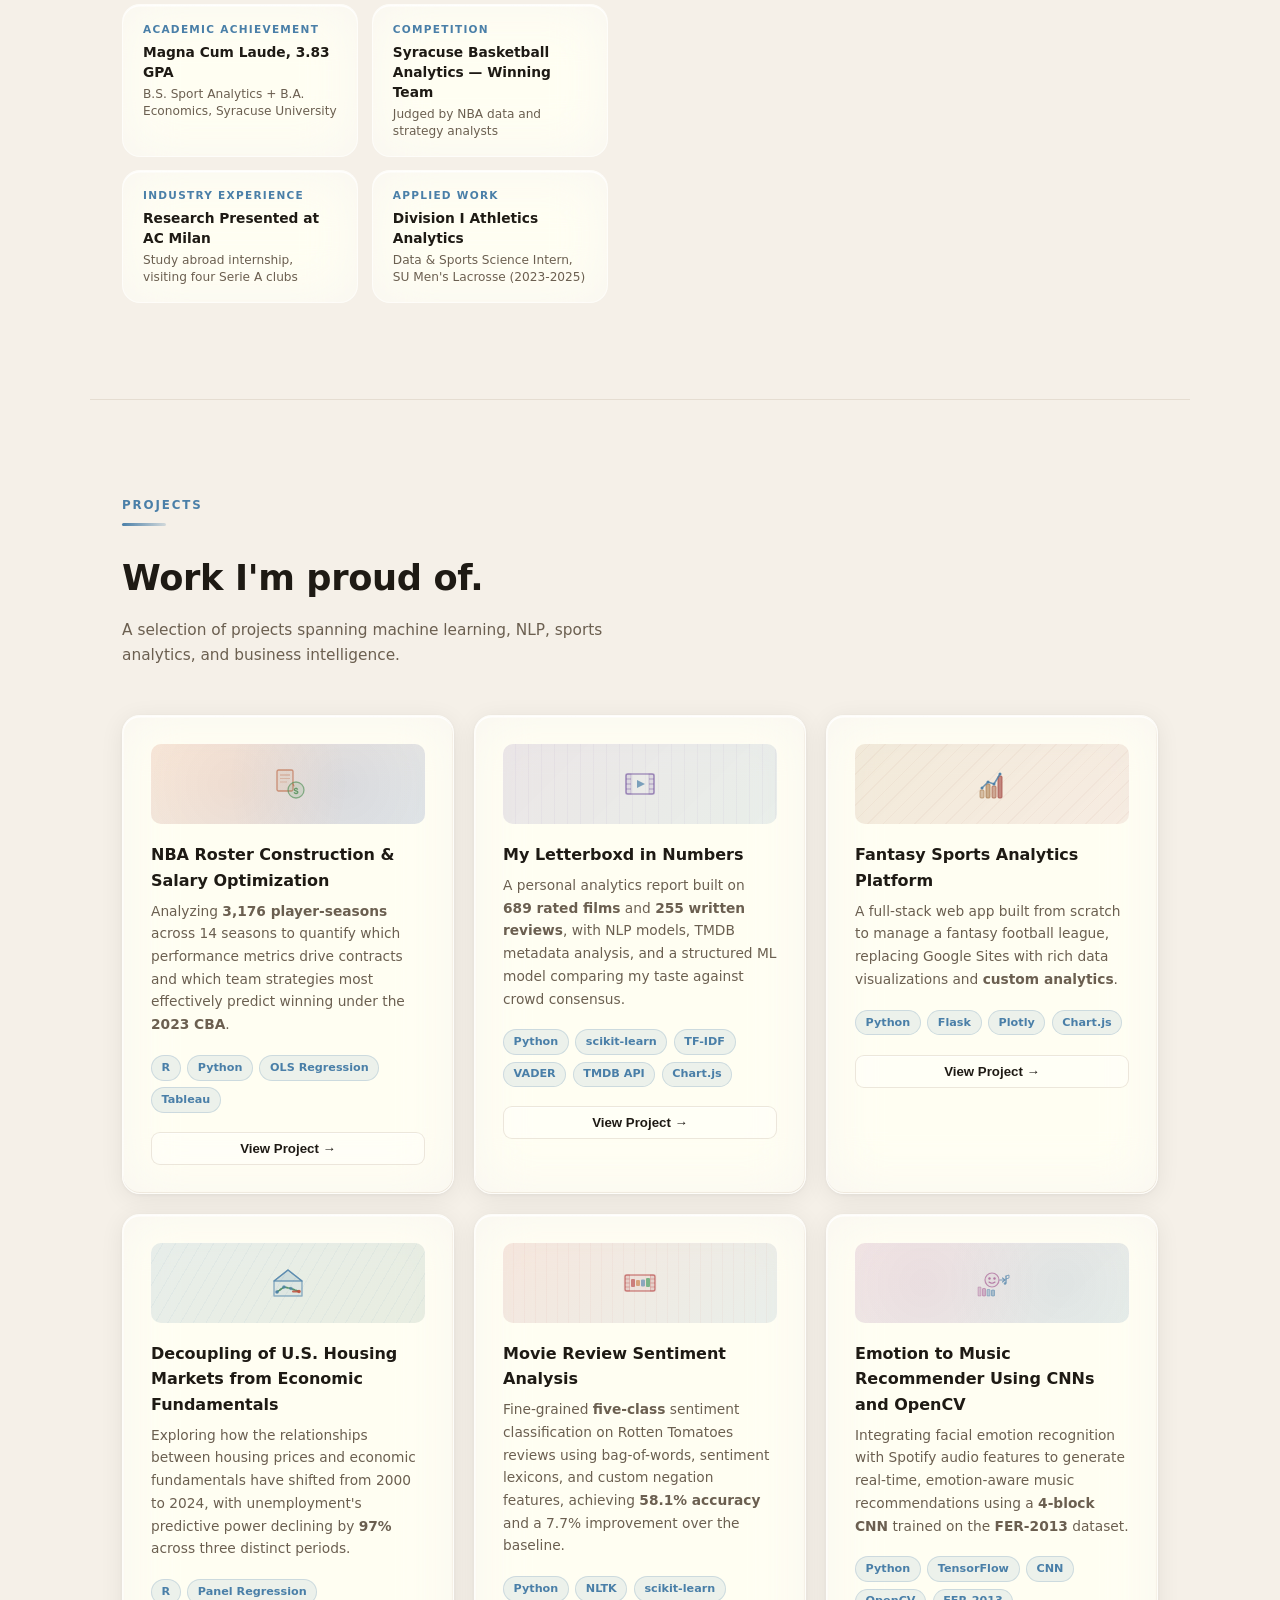
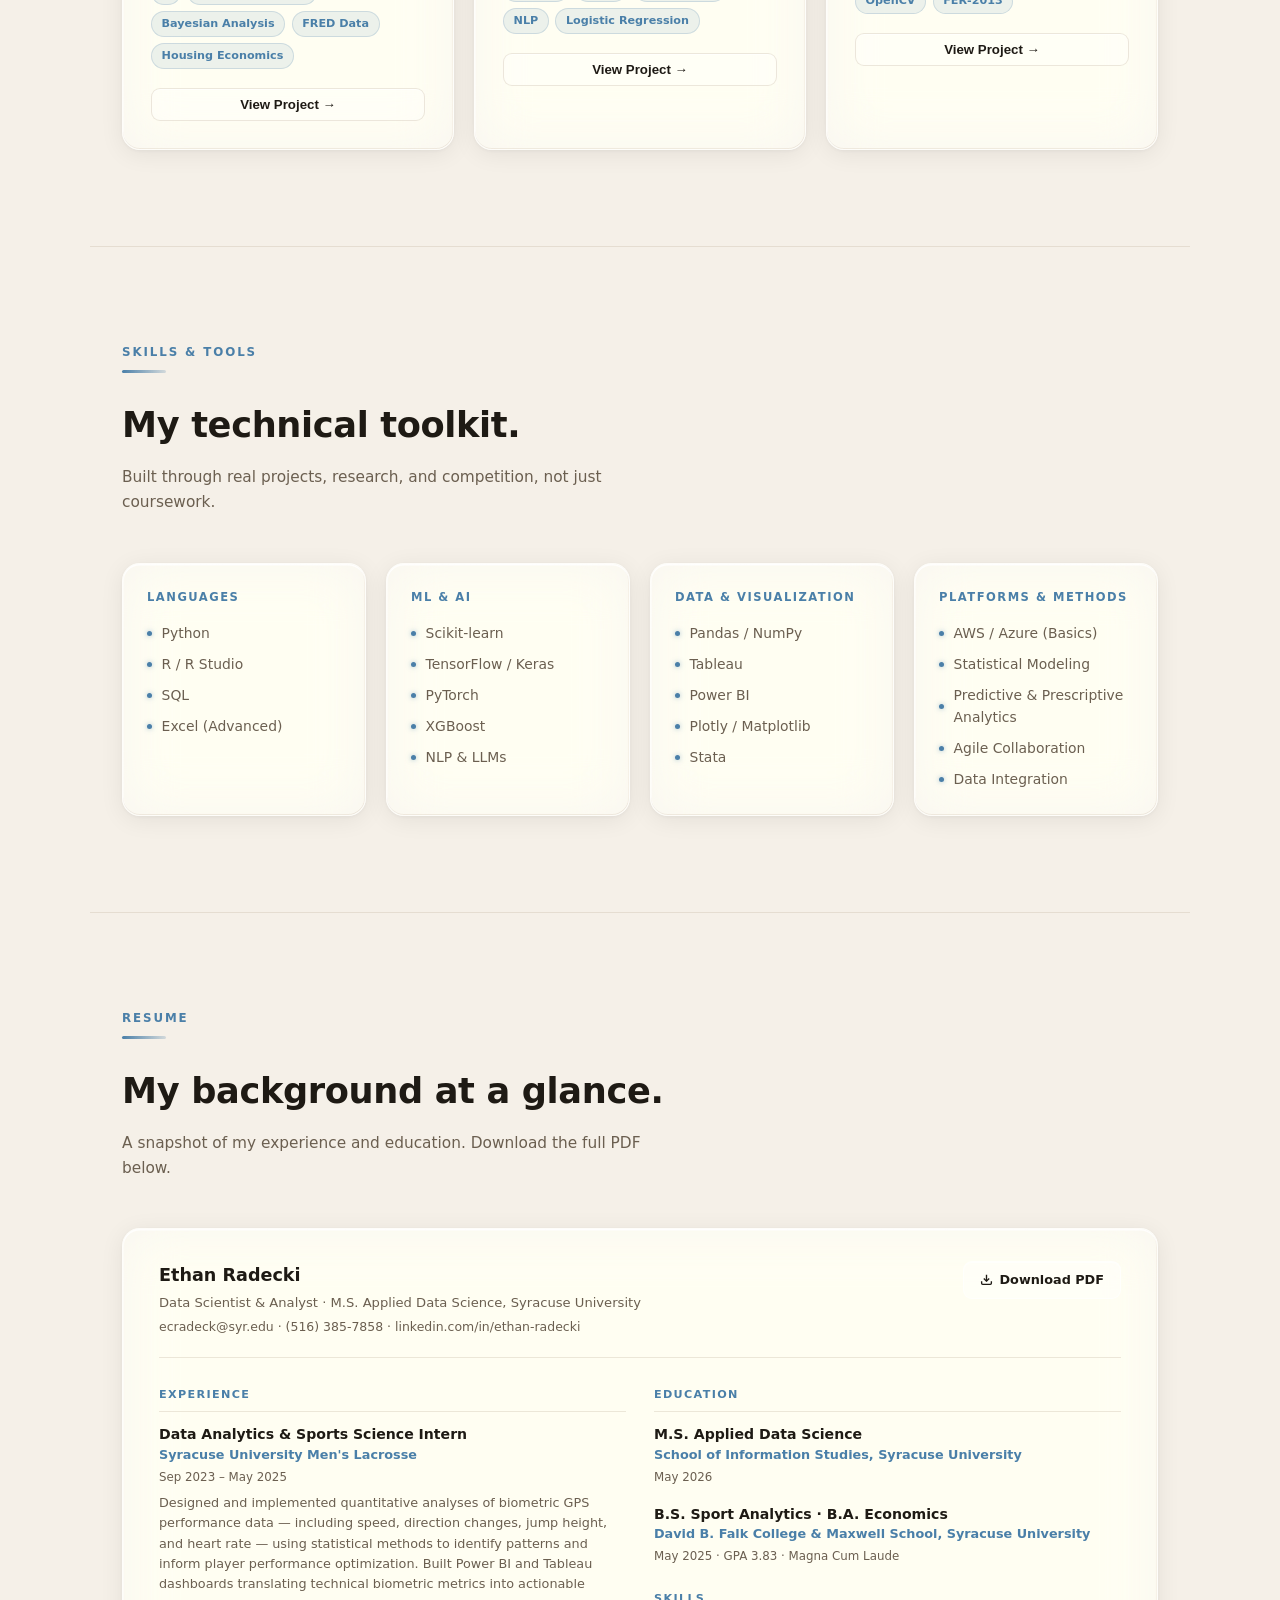
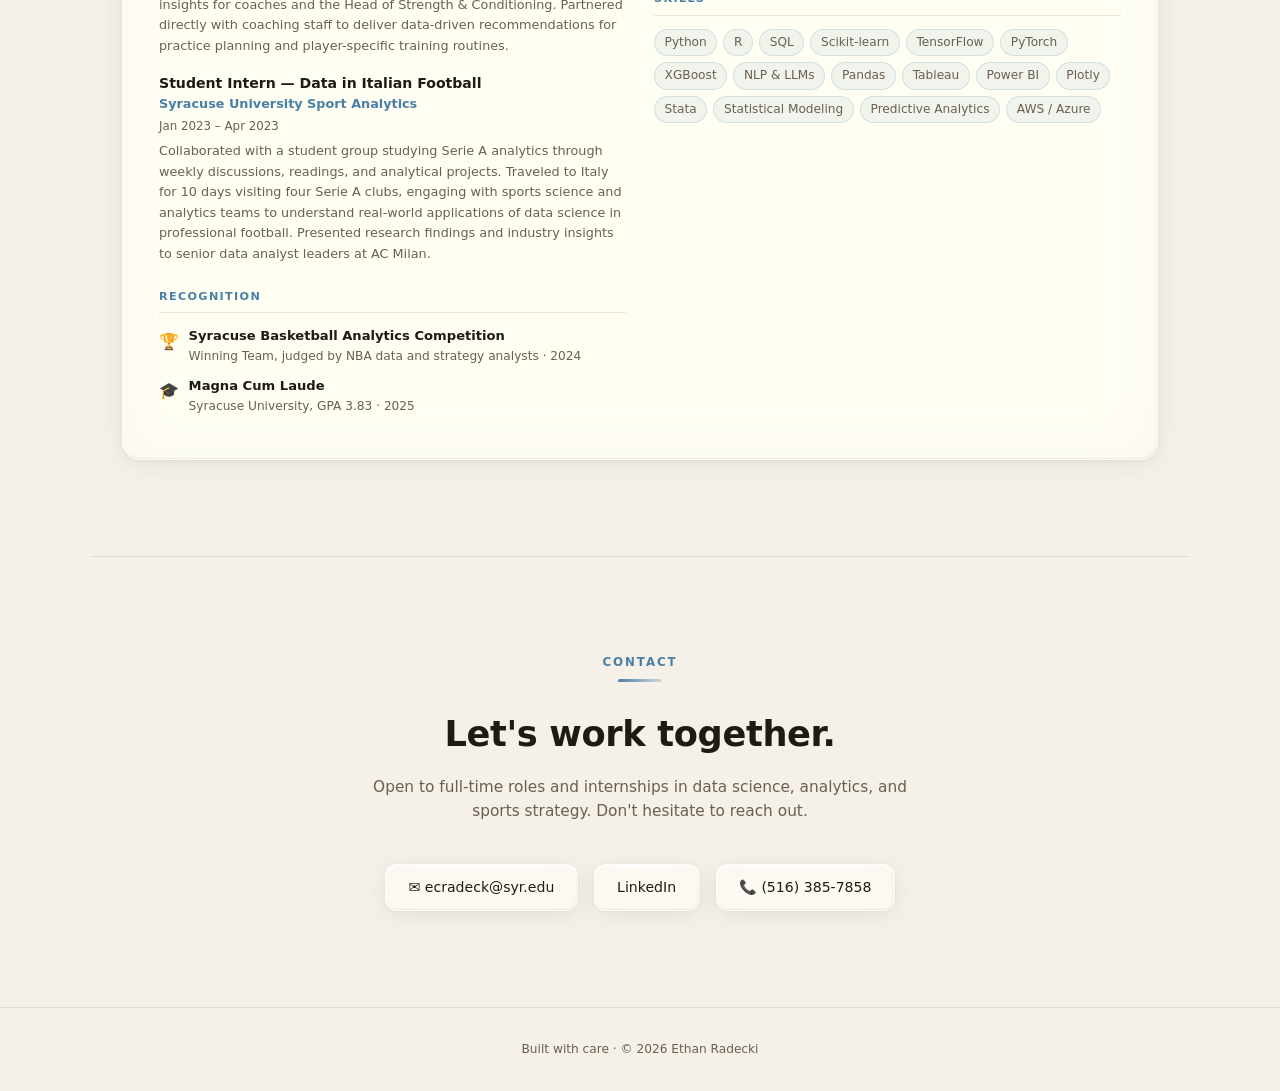
==== commit 0a516baf: "fixed resume section" ====
--- a/index.html
+++ b/index.html
@@ -378,12 +378,12 @@
         <h4>Education</h4>
         <div class="resume-entry">
           <div class="re-role">M.S. Applied Data Science</div>
-          <div class="re-org">Maxwell School & iSchool, Syracuse University</div>
+          <div class="re-org">School of Information Studies, Syracuse University</div>
           <div class="re-date">May 2026</div>
         </div>
         <div class="resume-entry">
           <div class="re-role">B.S. Sport Analytics · B.A. Economics</div>
-          <div class="re-org">David B. Falk College, Syracuse University</div>
+          <div class="re-org">David B. Falk College & Maxwell School, Syracuse University</div>
           <div class="re-date">May 2025 · GPA 3.83 · Magna Cum Laude</div>
         </div>
 
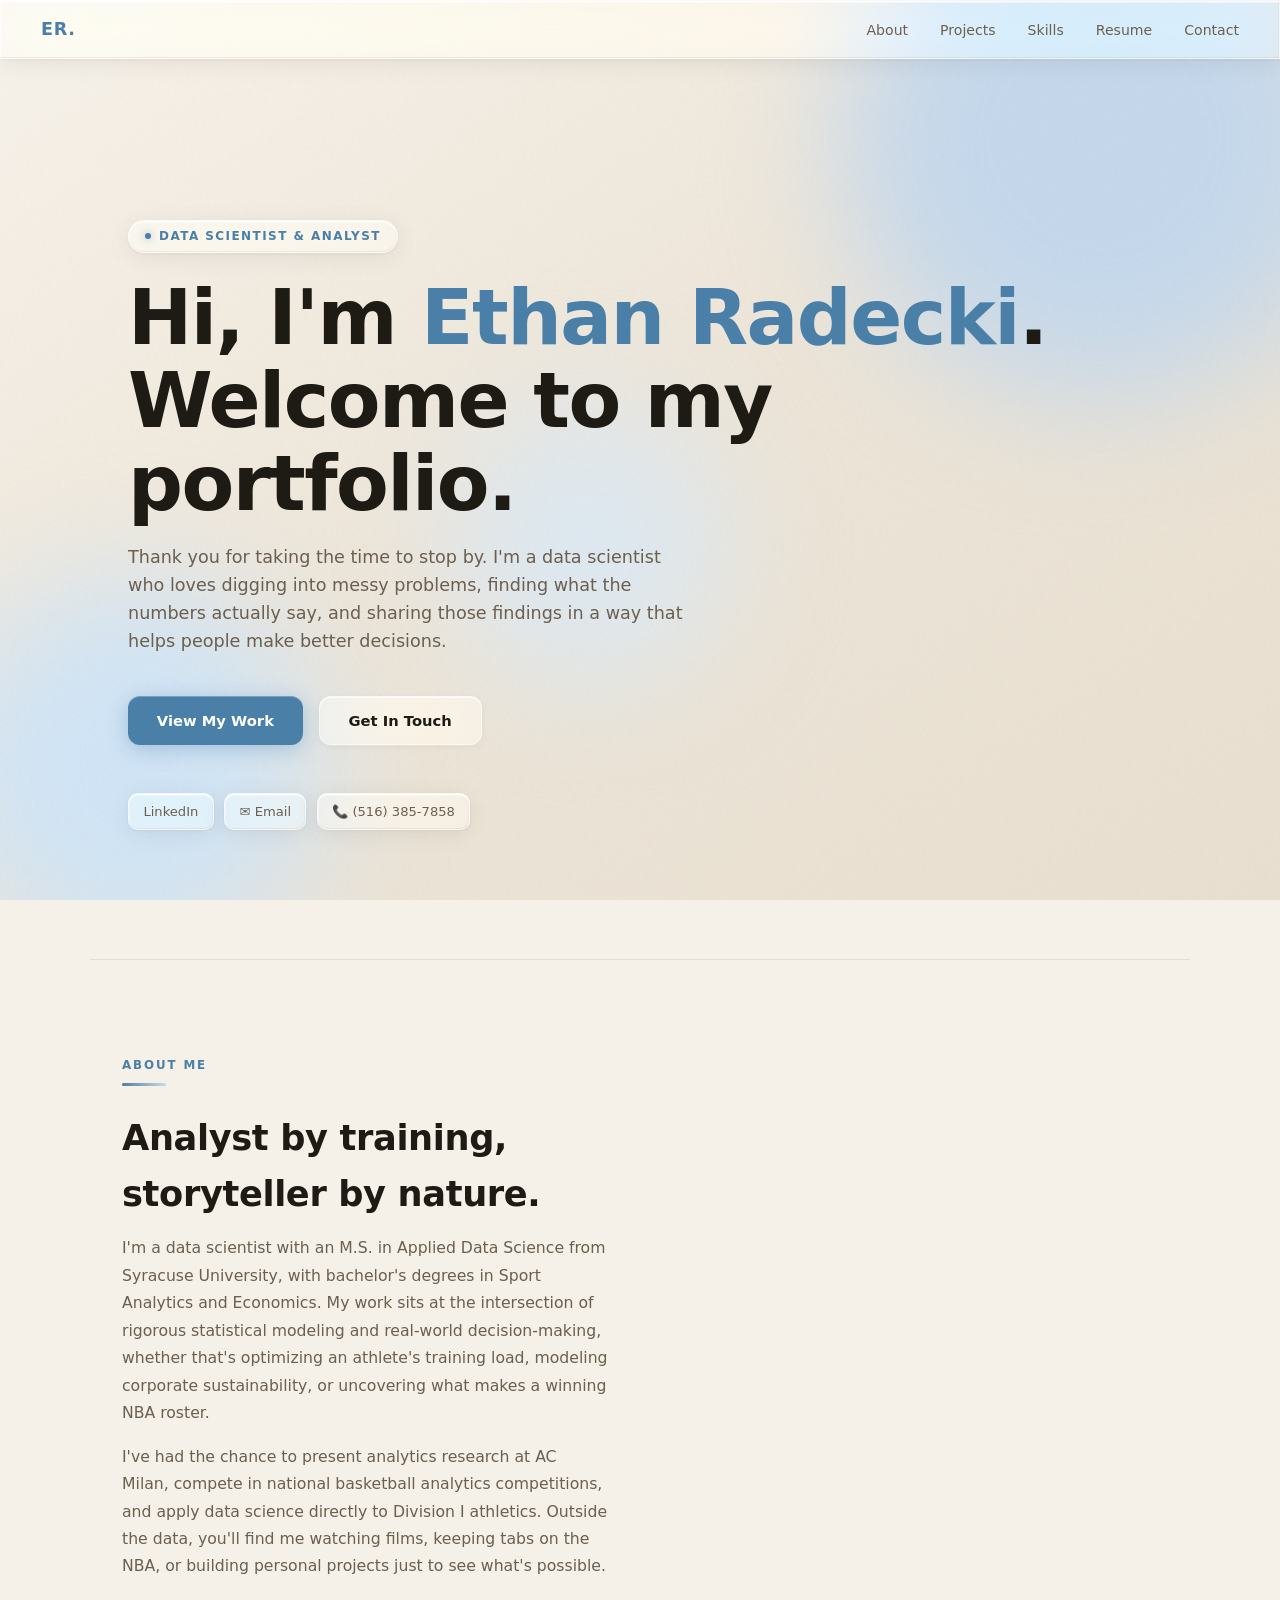
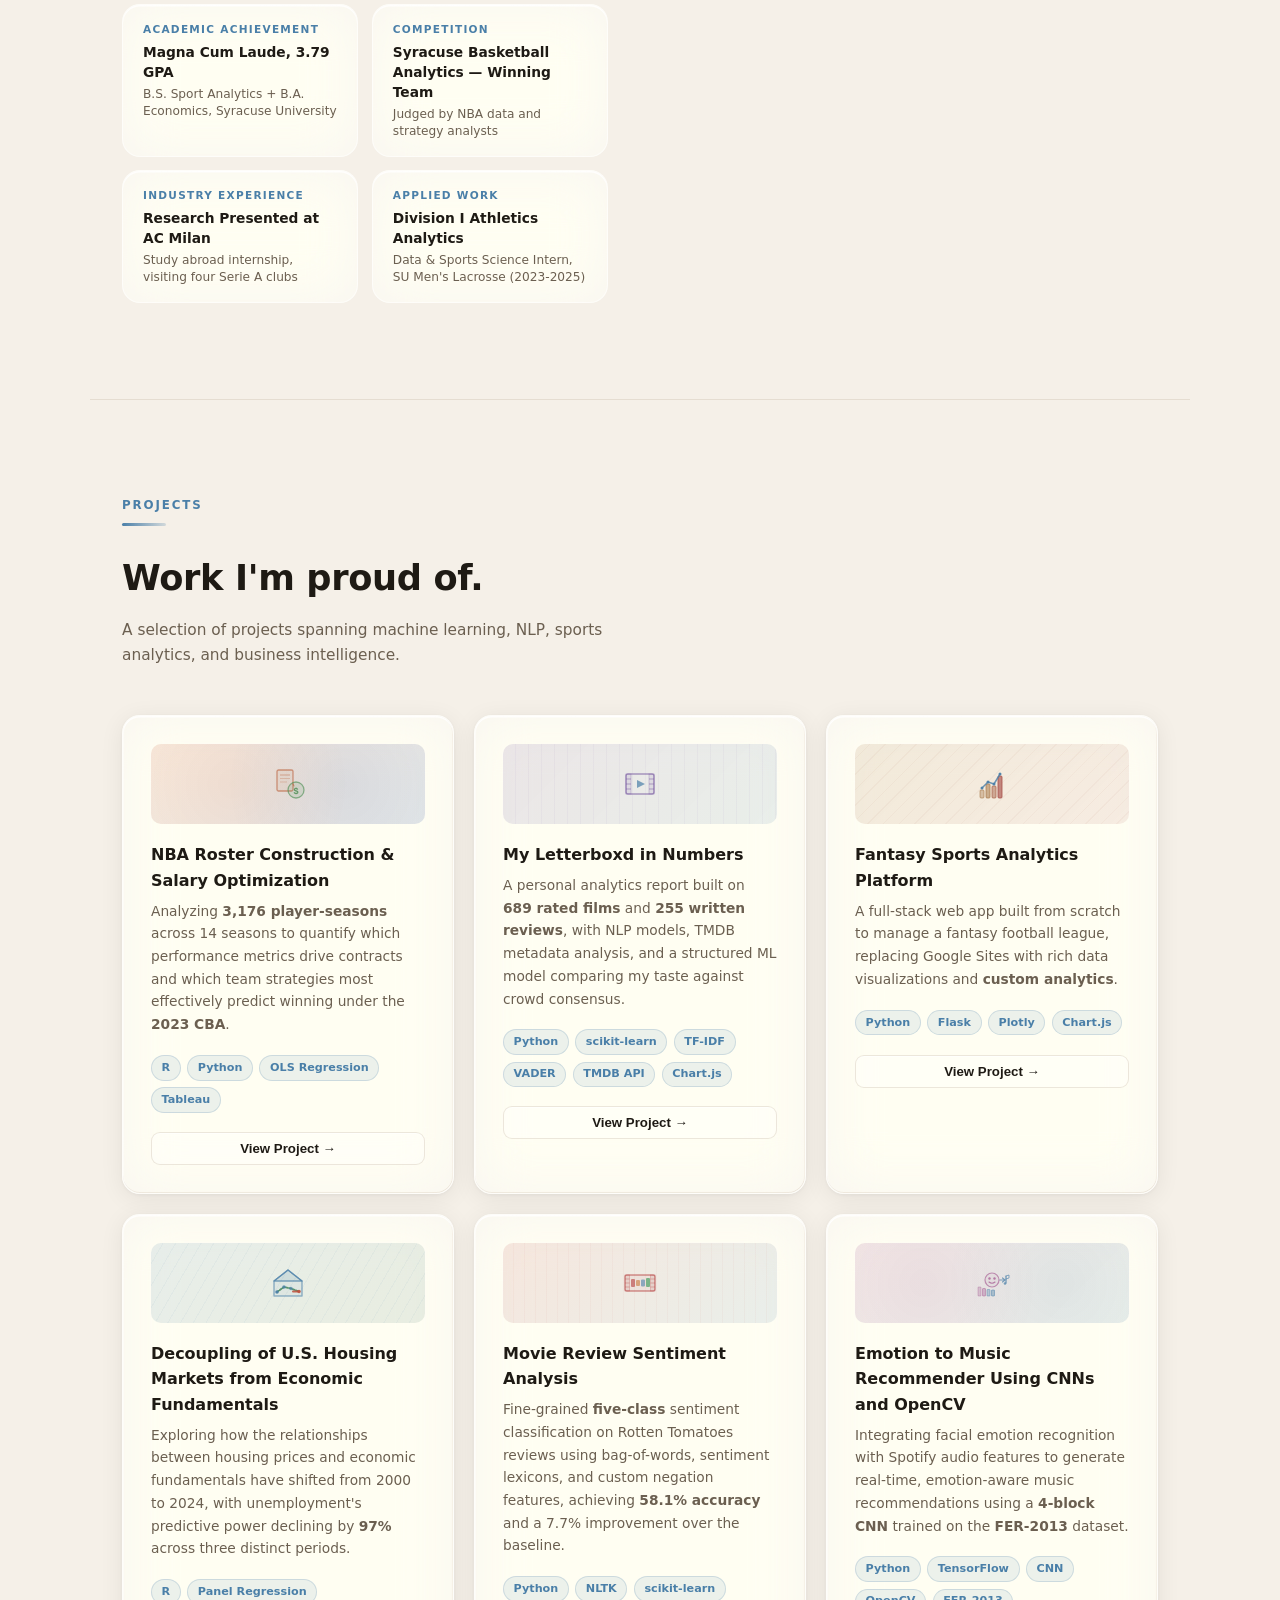
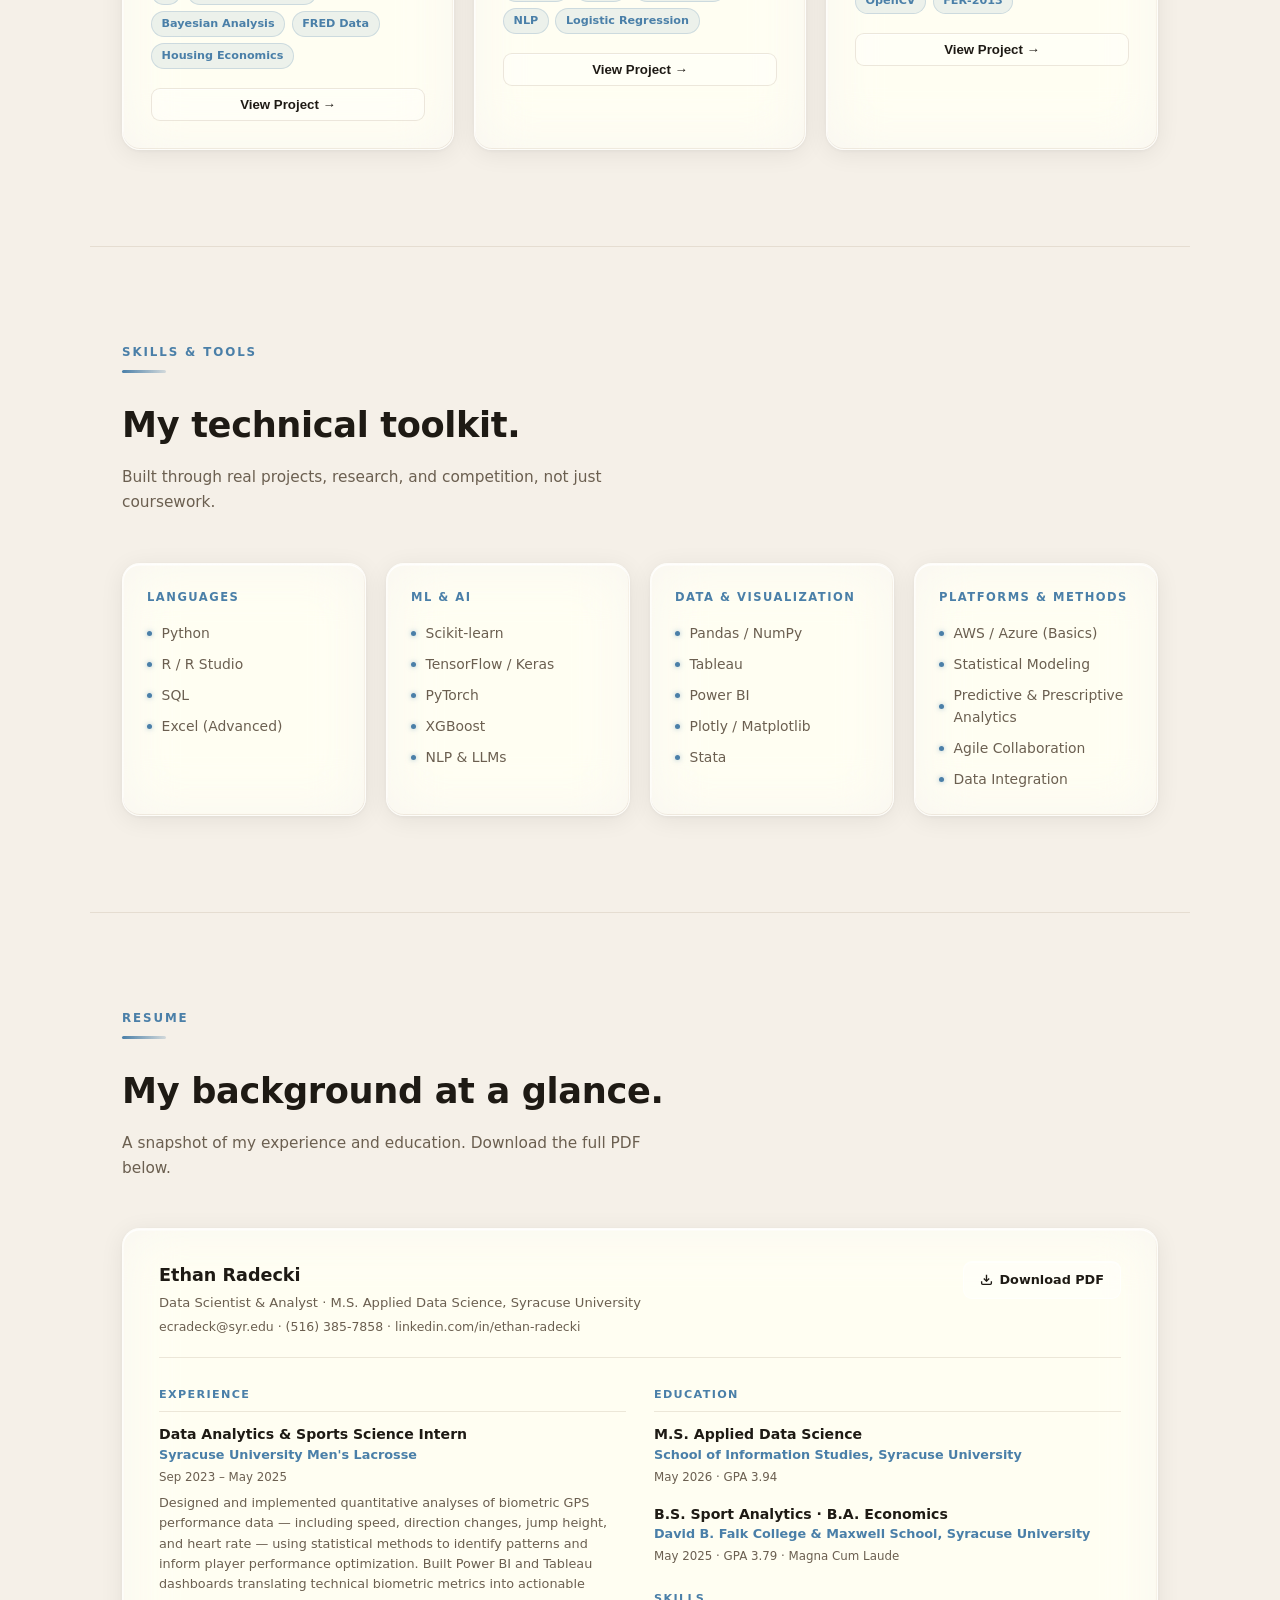
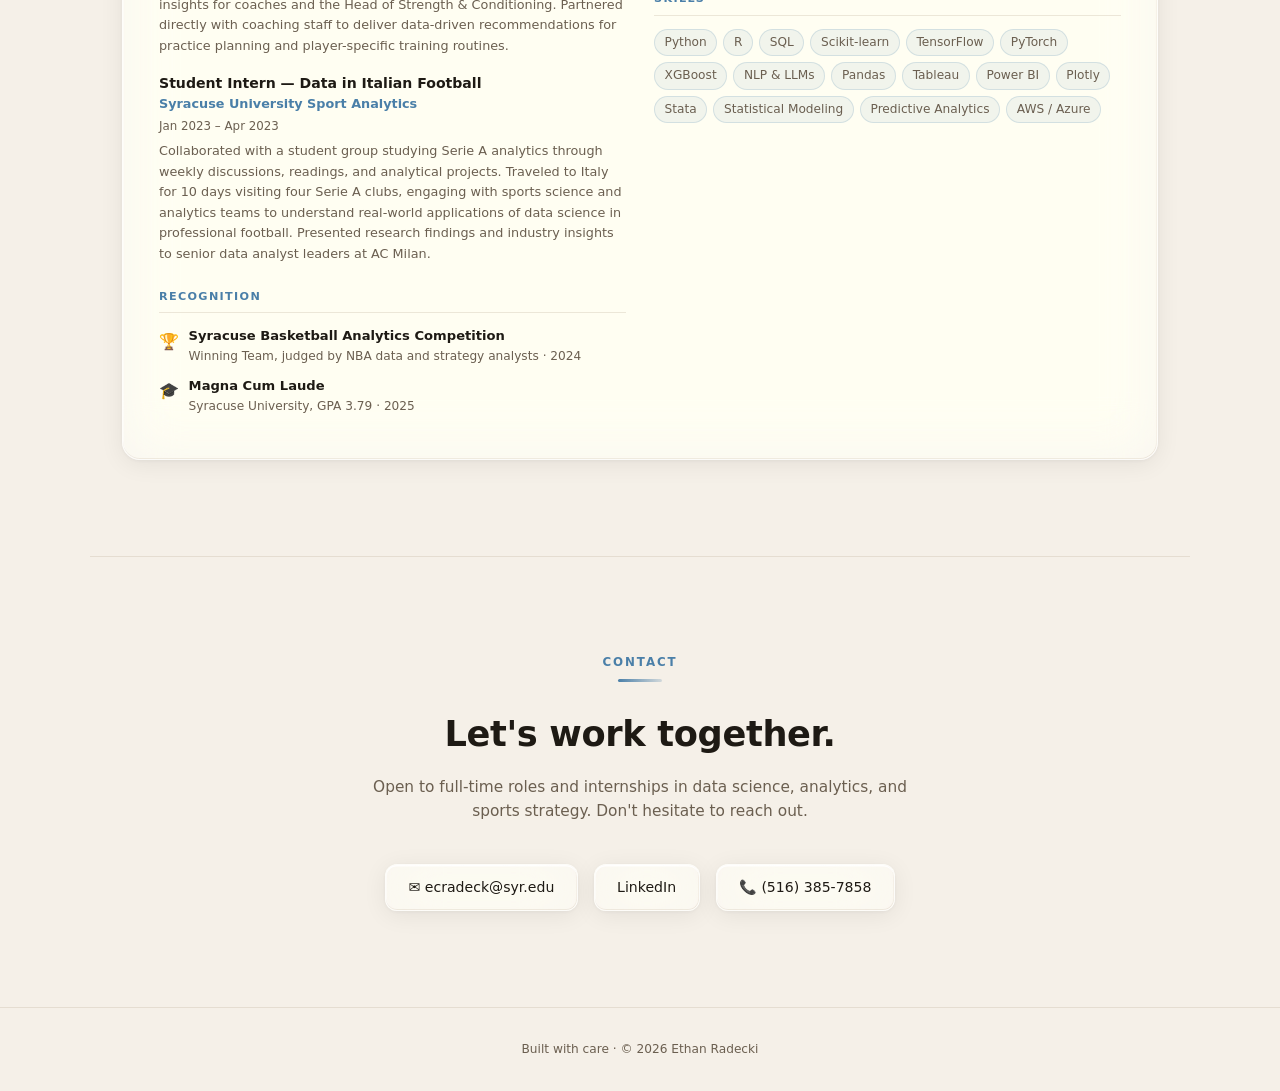
==== commit a345e112: "updated gpa in resume section" ====
--- a/index.html
+++ b/index.html
@@ -102,7 +102,7 @@
       <div class="about-highlights">
         <div class="about-highlight glass">
           <div class="ah-eyebrow">Academic Achievement</div>
-          <div class="ah-text">Magna Cum Laude, 3.83 GPA</div>
+          <div class="ah-text">Magna Cum Laude, 3.79 GPA</div>
           <div class="ah-sub">B.S. Sport Analytics + B.A. Economics, Syracuse University</div>
         </div>
         <div class="about-highlight glass">
@@ -369,7 +369,7 @@
           <div class="ra-icon">🎓</div>
           <div>
             <div class="ra-text">Magna Cum Laude</div>
-            <div class="ra-sub">Syracuse University, GPA 3.83 · 2025</div>
+            <div class="ra-sub">Syracuse University, GPA 3.79 · 2025</div>
           </div>
         </div>
       </div>
@@ -379,12 +379,12 @@
         <div class="resume-entry">
           <div class="re-role">M.S. Applied Data Science</div>
           <div class="re-org">School of Information Studies, Syracuse University</div>
-          <div class="re-date">May 2026</div>
+          <div class="re-date">May 2026 · GPA 3.94</div>
         </div>
         <div class="resume-entry">
           <div class="re-role">B.S. Sport Analytics · B.A. Economics</div>
           <div class="re-org">David B. Falk College & Maxwell School, Syracuse University</div>
-          <div class="re-date">May 2025 · GPA 3.83 · Magna Cum Laude</div>
+          <div class="re-date">May 2025 · GPA 3.79 · Magna Cum Laude</div>
         </div>
 
         <h4 style="margin-top:1.5rem;">Skills</h4>
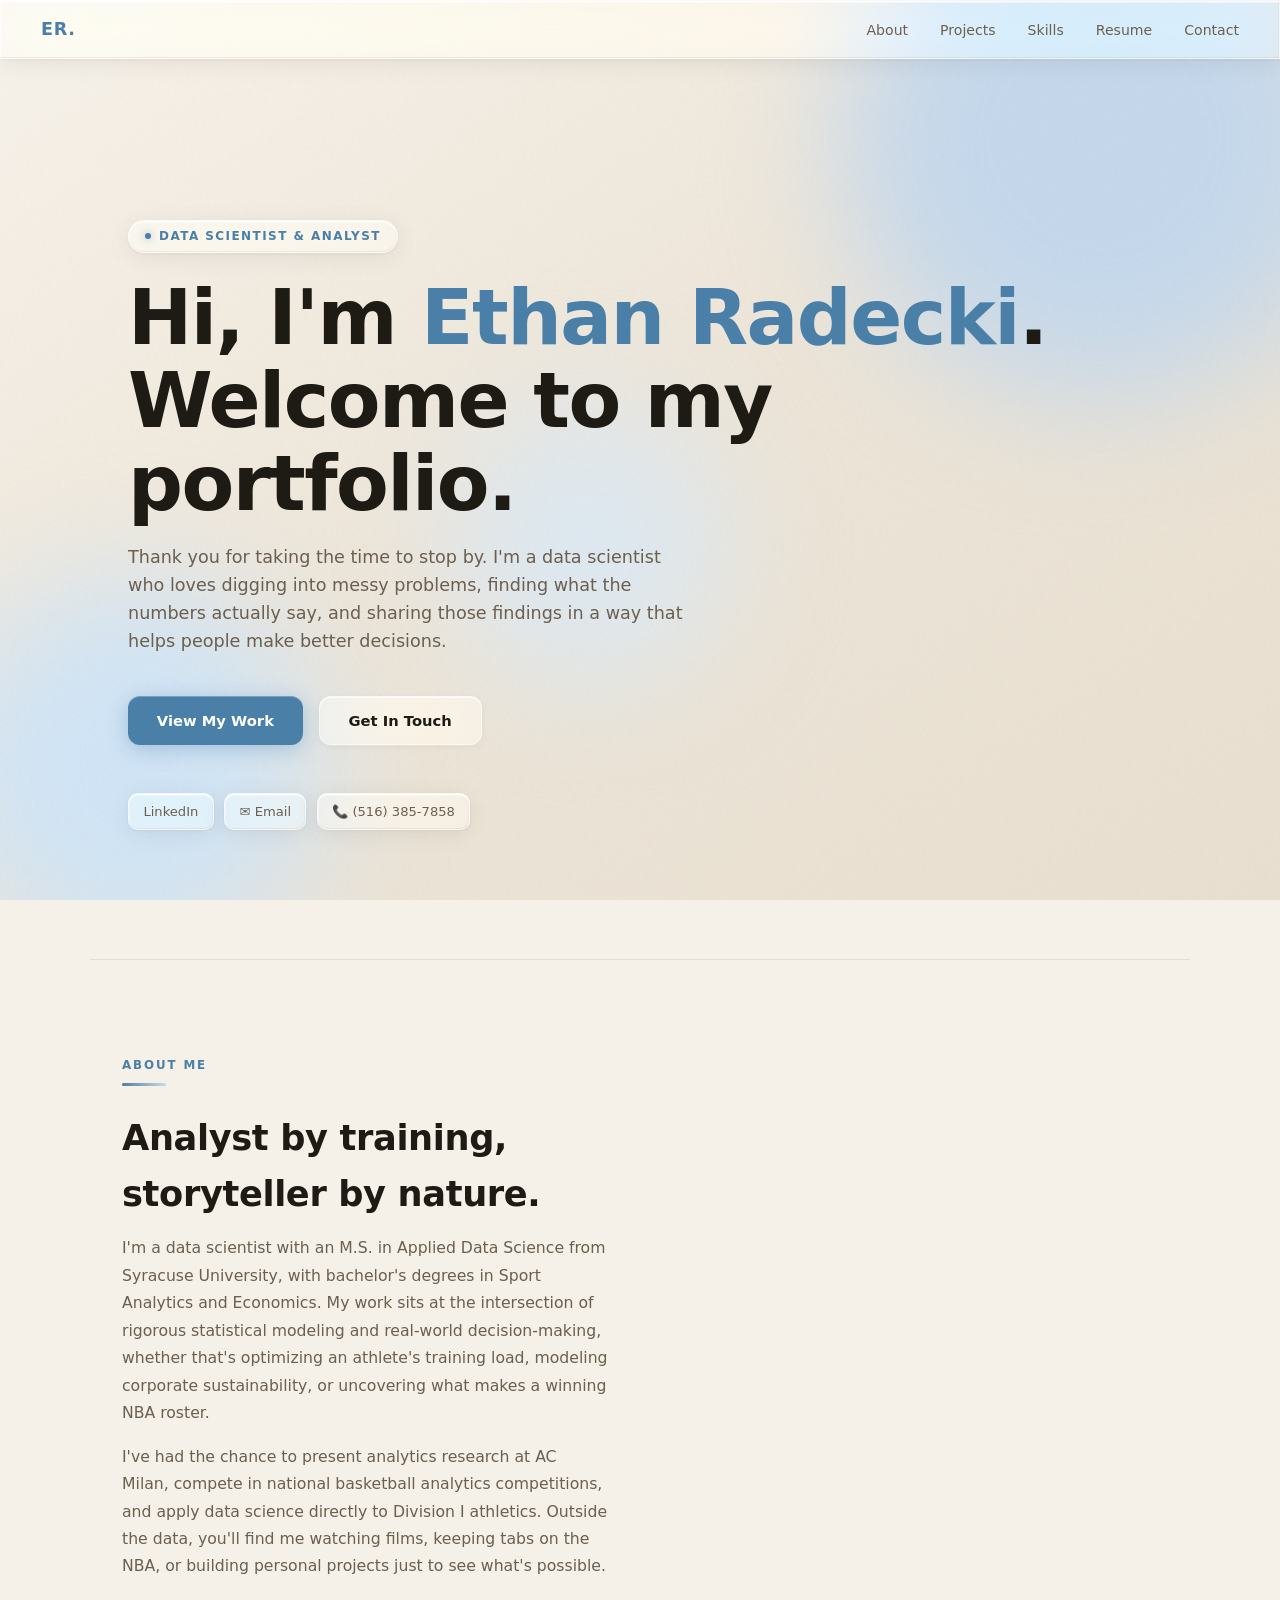
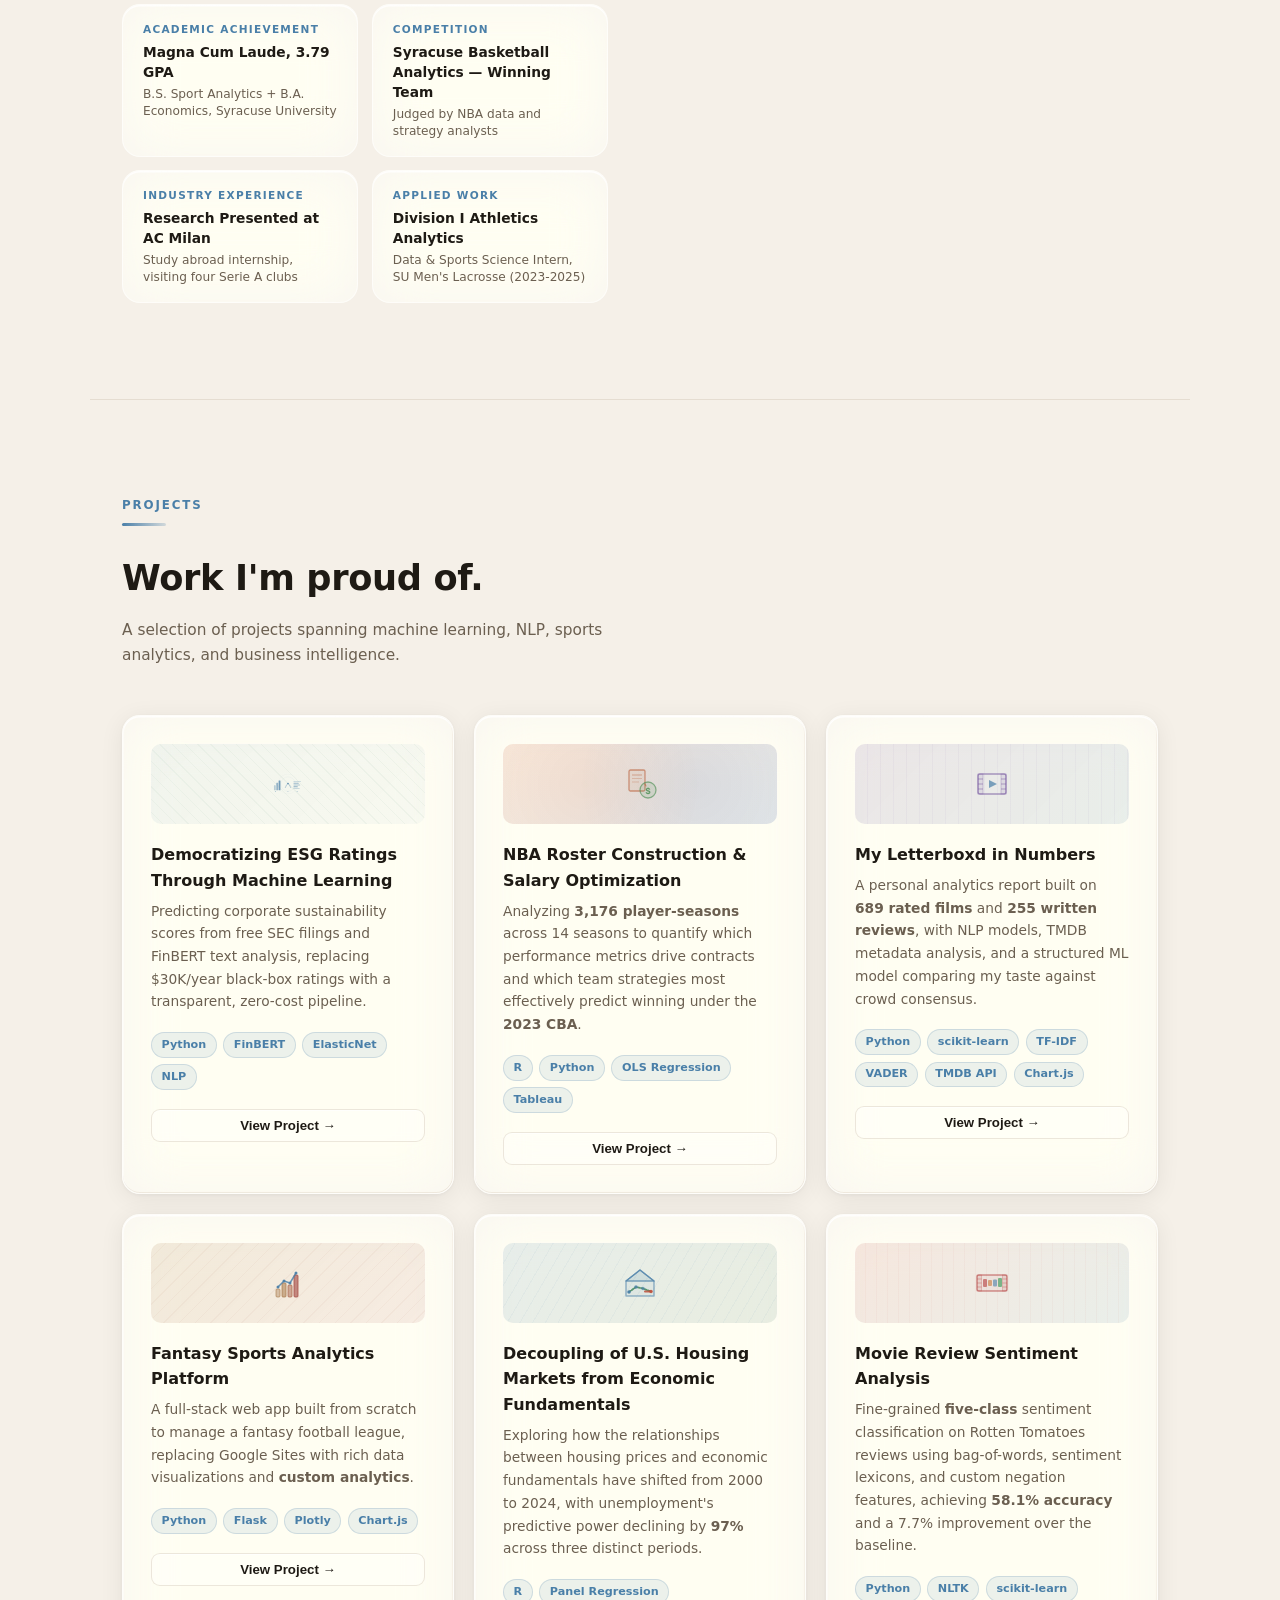
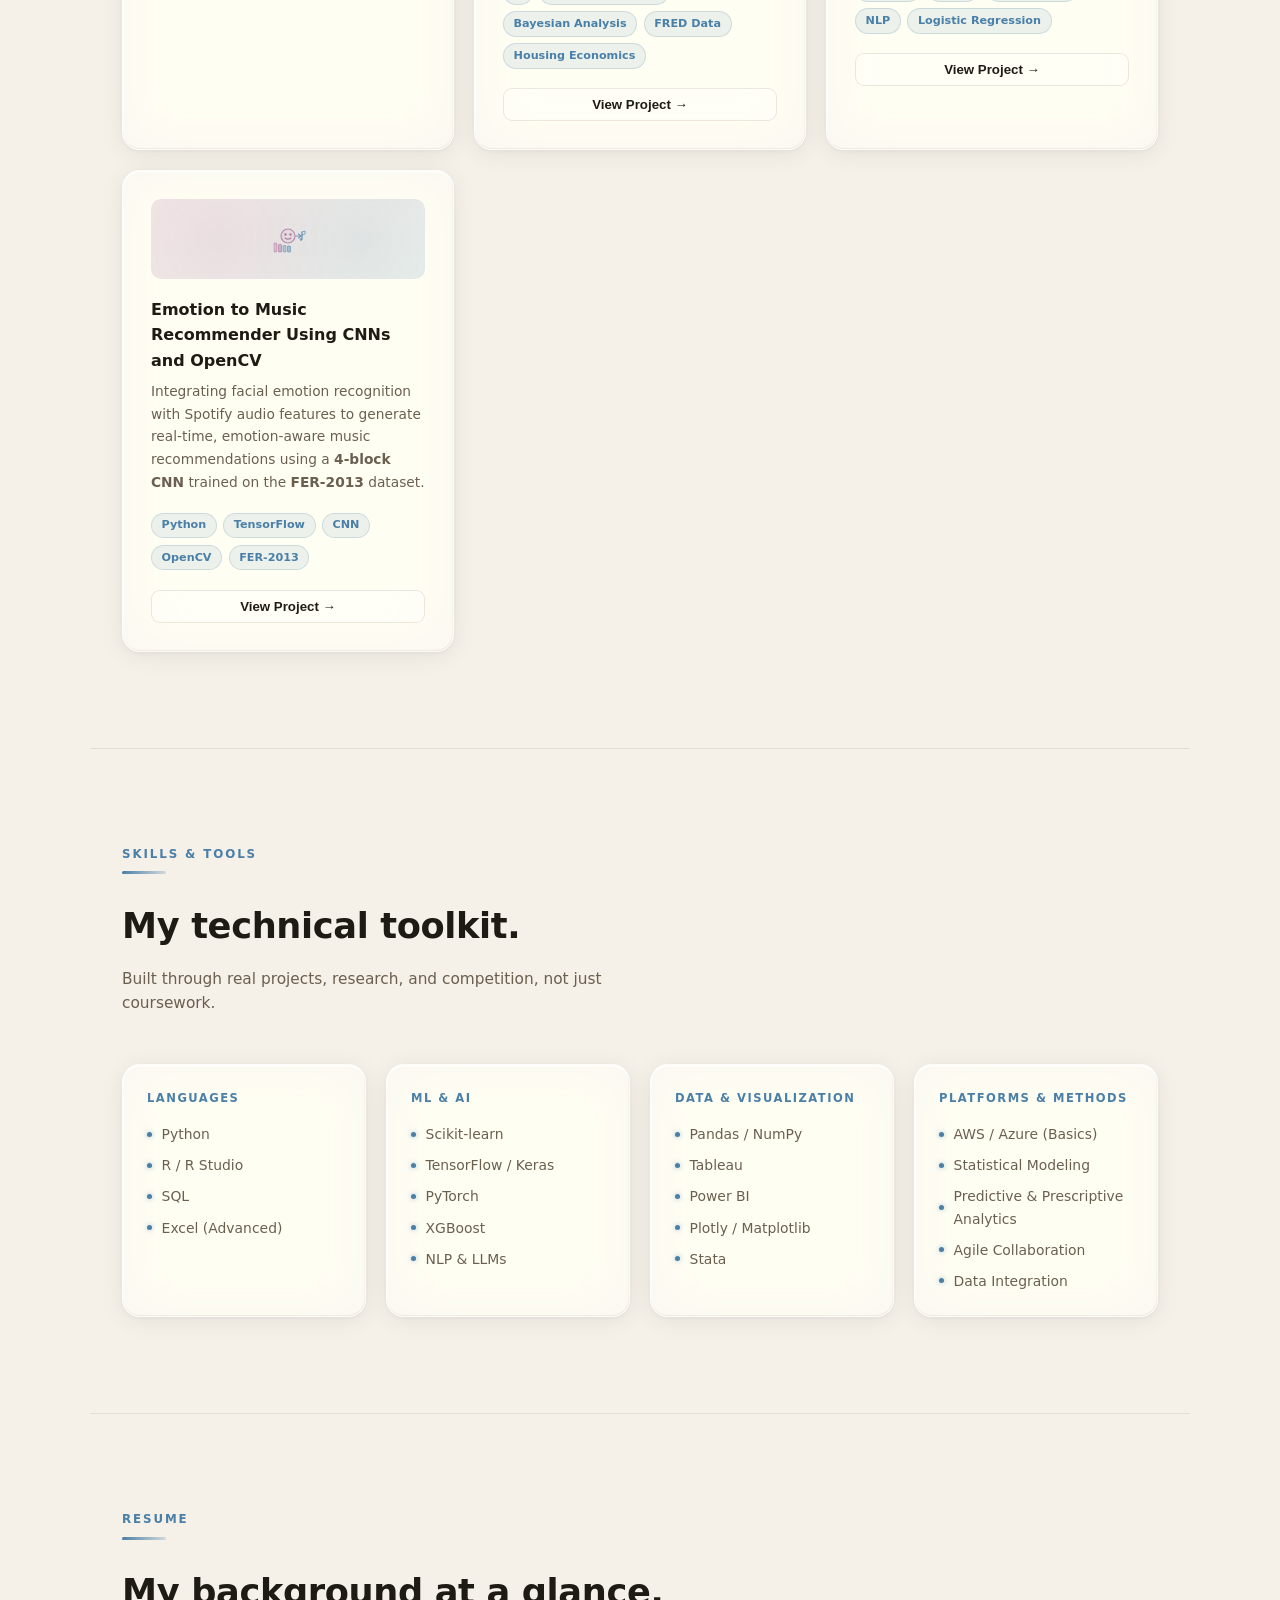
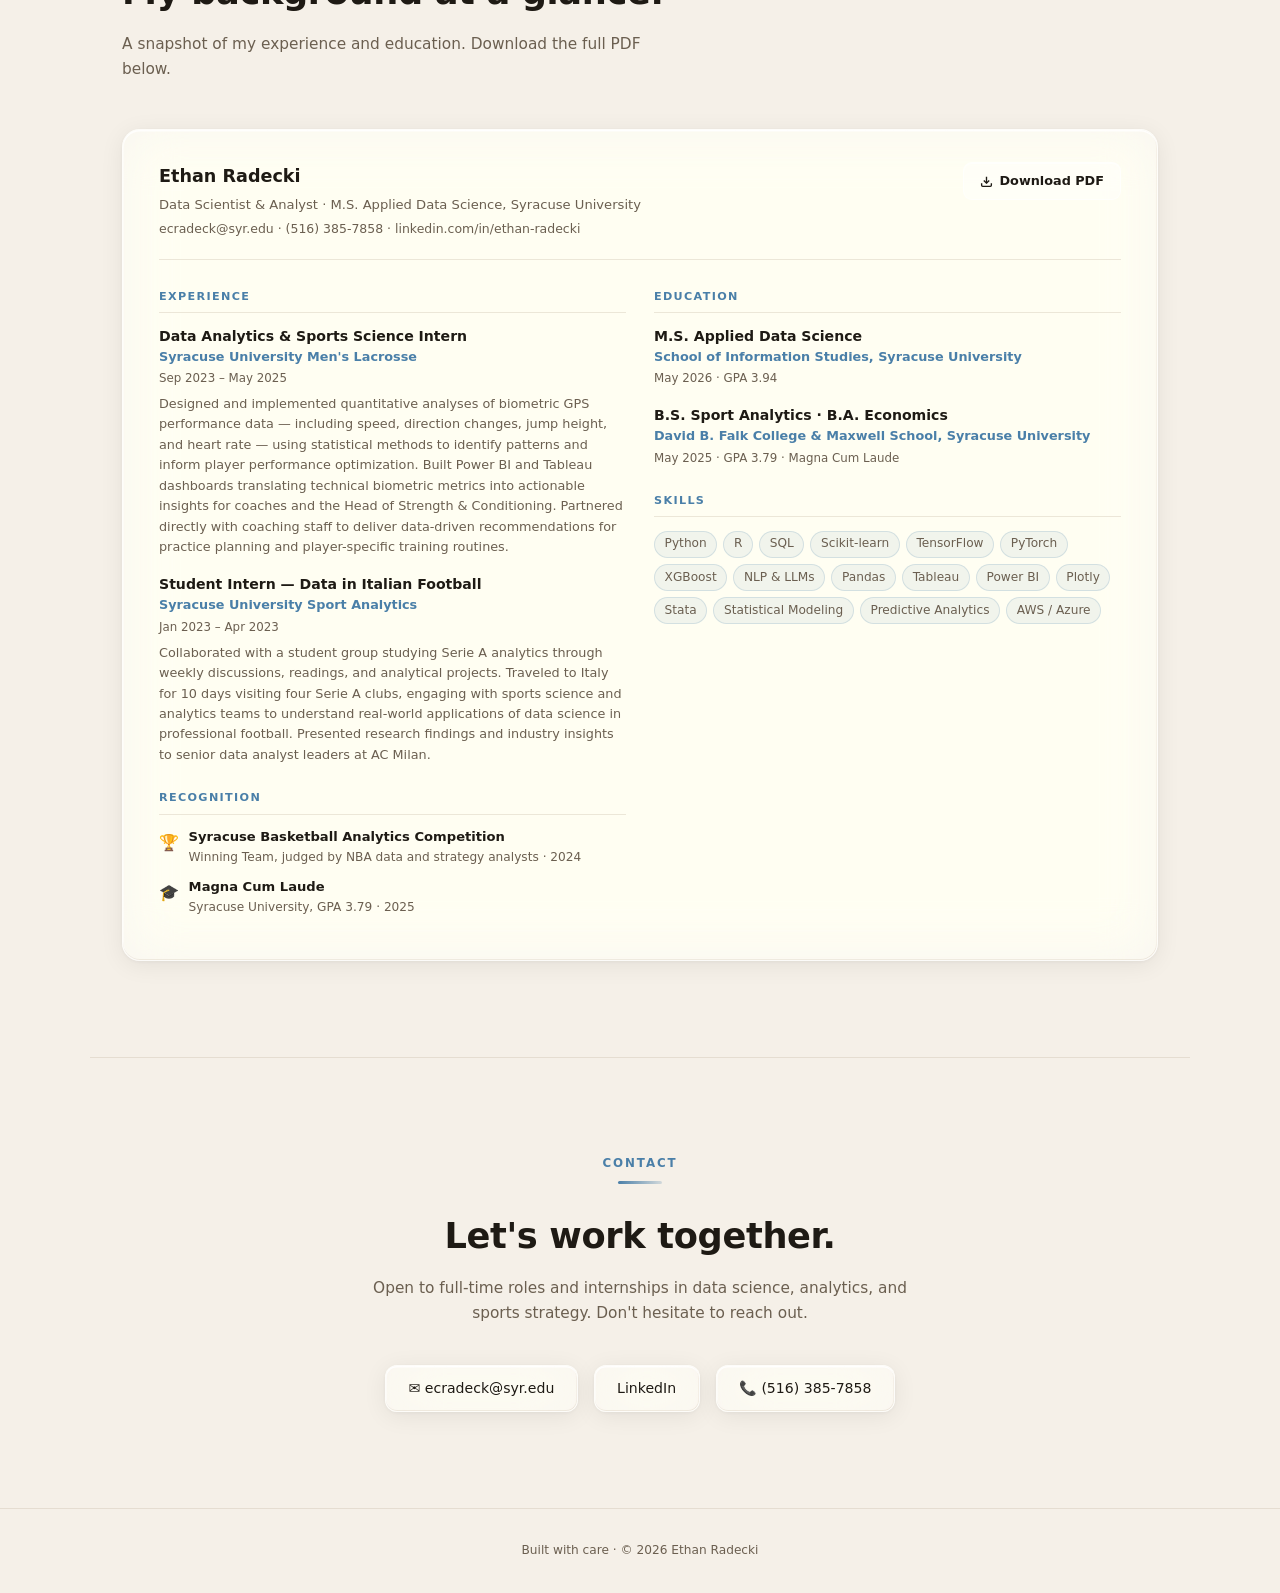
==== commit cb41fb5a: "updated readme and index for esg" ====
--- a/index.html
+++ b/index.html
@@ -12,6 +12,7 @@
 .p-visual-cnn::before { content:'';position:absolute;inset:0;background:radial-gradient(circle at 25% 50%,rgba(160,80,140,0.08) 0%,transparent 55%),radial-gradient(circle at 75% 50%,rgba(74,127,168,0.08) 0%,transparent 55%); }
 .p-visual-sentiment { background:linear-gradient(135deg,rgba(180,60,60,0.12),rgba(74,127,168,0.12)); }
 .p-visual-sentiment::before { content:'';position:absolute;inset:0;background:repeating-linear-gradient(90deg,transparent,transparent 10px,rgba(180,60,60,0.04) 10px,rgba(180,60,60,0.04) 11px); }
+.p-visual-esg { background:linear-gradient(135deg,rgba(74,127,168,0.08) 0%,rgba(74,127,168,0.04) 100%); }
 
 /* About highlights */
 .about-highlights { display:grid; grid-template-columns:1fr 1fr; gap:0.85rem; margin-top:1.5rem; }
@@ -133,7 +134,35 @@
   <p class="section-sub">A selection of projects spanning machine learning, NLP, sports analytics, and business intelligence.</p>
   <div class="projects-grid">
 
-    <!-- 1: NBA -->
+    <!-- 1: ESG -->
+    <div class="project-card glass" onclick="openProj('p1')">
+      <div class="p-top-bar"></div>
+      <div class="p-visual p-visual-esg">
+        <svg viewBox="0 0 200 130" xmlns="http://www.w3.org/2000/svg">
+          <circle cx="100" cy="65" r="55" fill="none" stroke="rgba(74,127,168,0.15)" stroke-width="1"/>
+          <circle cx="100" cy="65" r="40" fill="none" stroke="rgba(74,127,168,0.2)" stroke-width="1"/>
+          <rect x="22" y="72" width="10" height="28" rx="2" fill="rgba(74,127,168,0.35)"/>
+          <rect x="35" y="58" width="10" height="42" rx="2" fill="rgba(74,127,168,0.55)"/>
+          <rect x="48" y="45" width="10" height="55" rx="2" fill="rgba(74,127,168,0.75)"/>
+          <path d="M85 85 Q100 40 115 85" fill="none" stroke="rgba(74,127,168,0.8)" stroke-width="2.5" stroke-linecap="round"/>
+          <circle cx="100" cy="62" r="4" fill="#4a7fa8"/>
+          <rect x="130" y="48" width="42" height="5" rx="2" fill="rgba(74,127,168,0.3)"/>
+          <rect x="130" y="58" width="30" height="5" rx="2" fill="rgba(74,127,168,0.5)"/>
+          <rect x="130" y="68" width="38" height="5" rx="2" fill="rgba(74,127,168,0.4)"/>
+          <rect x="130" y="78" width="24" height="5" rx="2" fill="rgba(74,127,168,0.6)"/>
+          <rect x="130" y="88" width="35" height="5" rx="2" fill="rgba(74,127,168,0.35)"/>
+          <text x="30" y="112" font-size="7" fill="rgba(74,127,168,0.7)" text-anchor="middle" font-family="sans-serif" font-weight="600">E</text>
+          <text x="100" y="112" font-size="7" fill="rgba(74,127,168,0.7)" text-anchor="middle" font-family="sans-serif" font-weight="600">S</text>
+          <text x="151" y="112" font-size="7" fill="rgba(74,127,168,0.7)" text-anchor="middle" font-family="sans-serif" font-weight="600">G</text>
+        </svg>
+      </div>
+      <h3>Democratizing ESG Ratings Through Machine Learning</h3>
+      <p>Predicting corporate sustainability scores from free SEC filings and FinBERT text analysis, replacing $30K/year black-box ratings with a transparent, zero-cost pipeline.</p>
+      <div class="tags"><span class="tag">Python</span><span class="tag">FinBERT</span><span class="tag">ElasticNet</span><span class="tag">NLP</span></div>
+      <button class="view-btn">View Project →</button>
+    </div>
+
+    <!-- 2: NBA -->
     <div class="project-card glass" onclick="openProj('p4')">
       <div class="p-top-bar"></div>
       <div class="p-visual p-visual-nba">
@@ -153,7 +182,7 @@
       <button class="view-btn">View Project →</button>
     </div>
 
-    <!-- 2: Letterboxd -->
+    <!-- 3: Letterboxd -->
     <div class="project-card glass" onclick="openProj('p2')">
       <div class="p-top-bar"></div>
       <div class="p-visual p-visual-movie">
@@ -176,7 +205,7 @@
       <button class="view-btn">View Project →</button>
     </div>
 
-    <!-- 3: Fantasy -->
+    <!-- 4: Fantasy -->
     <div class="project-card glass" onclick="openProj('p3')">
       <div class="p-top-bar"></div>
       <div class="p-visual p-visual-ff">
@@ -198,7 +227,7 @@
       <button class="view-btn">View Project →</button>
     </div>
 
-    <!-- 4: Housing -->
+    <!-- 5: Housing -->
     <div class="project-card glass" onclick="openProj('p5')">
       <div class="p-top-bar"></div>
       <div class="p-visual p-visual-housing">
@@ -219,7 +248,7 @@
       <button class="view-btn">View Project →</button>
     </div>
 
-    <!-- 5: Movie Review Sentiment -->
+    <!-- 6: Movie Review Sentiment -->
     <div class="project-card glass" onclick="openProj('p7')">
       <div class="p-top-bar"></div>
       <div class="p-visual p-visual-sentiment">
@@ -245,7 +274,7 @@
       <button class="view-btn">View Project →</button>
     </div>
 
-    <!-- 6: CNN Emotion -->
+    <!-- 7: CNN Emotion -->
     <div class="project-card glass" onclick="openProj('p6')">
       <div class="p-top-bar"></div>
       <div class="p-visual p-visual-cnn">
@@ -431,6 +460,20 @@
 
 <script>
 const data = {
+  p1:{
+    title:"Democratizing ESG: Predicting Sustainability Scores from Free Public Data",
+    sub:"IST 707 Applied Machine Learning · Python · FinBERT · ElasticNet",
+    overview:"Commercial ESG ratings cost up to $30,000 per year and use proprietary black-box methodologies. This project builds a machine learning pipeline that predicts corporate ESG scores using only freely available SEC 10-K filings and public EDGAR financial data, making sustainability signal accessible without a subscription. The Social pillar model achieved a test R\u00b2 of 0.215 with full coefficient-level interpretability.",
+    pts:[
+      {bold:"Extracted and processed narrative text", text:" from three 10-K filing sections (Business, Risk Factors, MD&A) for 323 S&P 500 companies via the SEC EDGAR API."},
+      {bold:"76 FinBERT sentiment features", text:" per company generated by chunking filing text into sentences and scoring positive/negative/neutral probabilities using a finance-specific language model."},
+      {bold:"ElasticNet selected over XGBoost and Ridge", text:" via 5-fold CV; L1 regularization drove 110-128 of 130 features to zero, producing a sparse, directly interpretable model."},
+      {bold:"Best result: Social pillar Test R\u00b2 = 0.215.", text:" Governance near-zero confirmed as a structural ceiling since board and compensation signals do not appear in 10-K filings."}
+    ],
+    stack:["Python","FinBERT","ElasticNet","SEC EDGAR API","scikit-learn","pandas"],
+    gh:"#",
+    report:"reports/esg.html"
+  },
   p2:{
     title:"My Letterboxd in Numbers",
     sub:"Personal Analytics · Python · scikit-learn · Chart.js",
@@ -526,7 +569,7 @@
     const a = document.createElement('a');
     a.href = p.report;
     a.className = 'm-link s';
-    a.textContent = 'View Full Report →';
+    a.textContent = 'View Full Report \u2192';
     linksTop.appendChild(a);
   }
   if (p.gh && p.gh !== '#') {
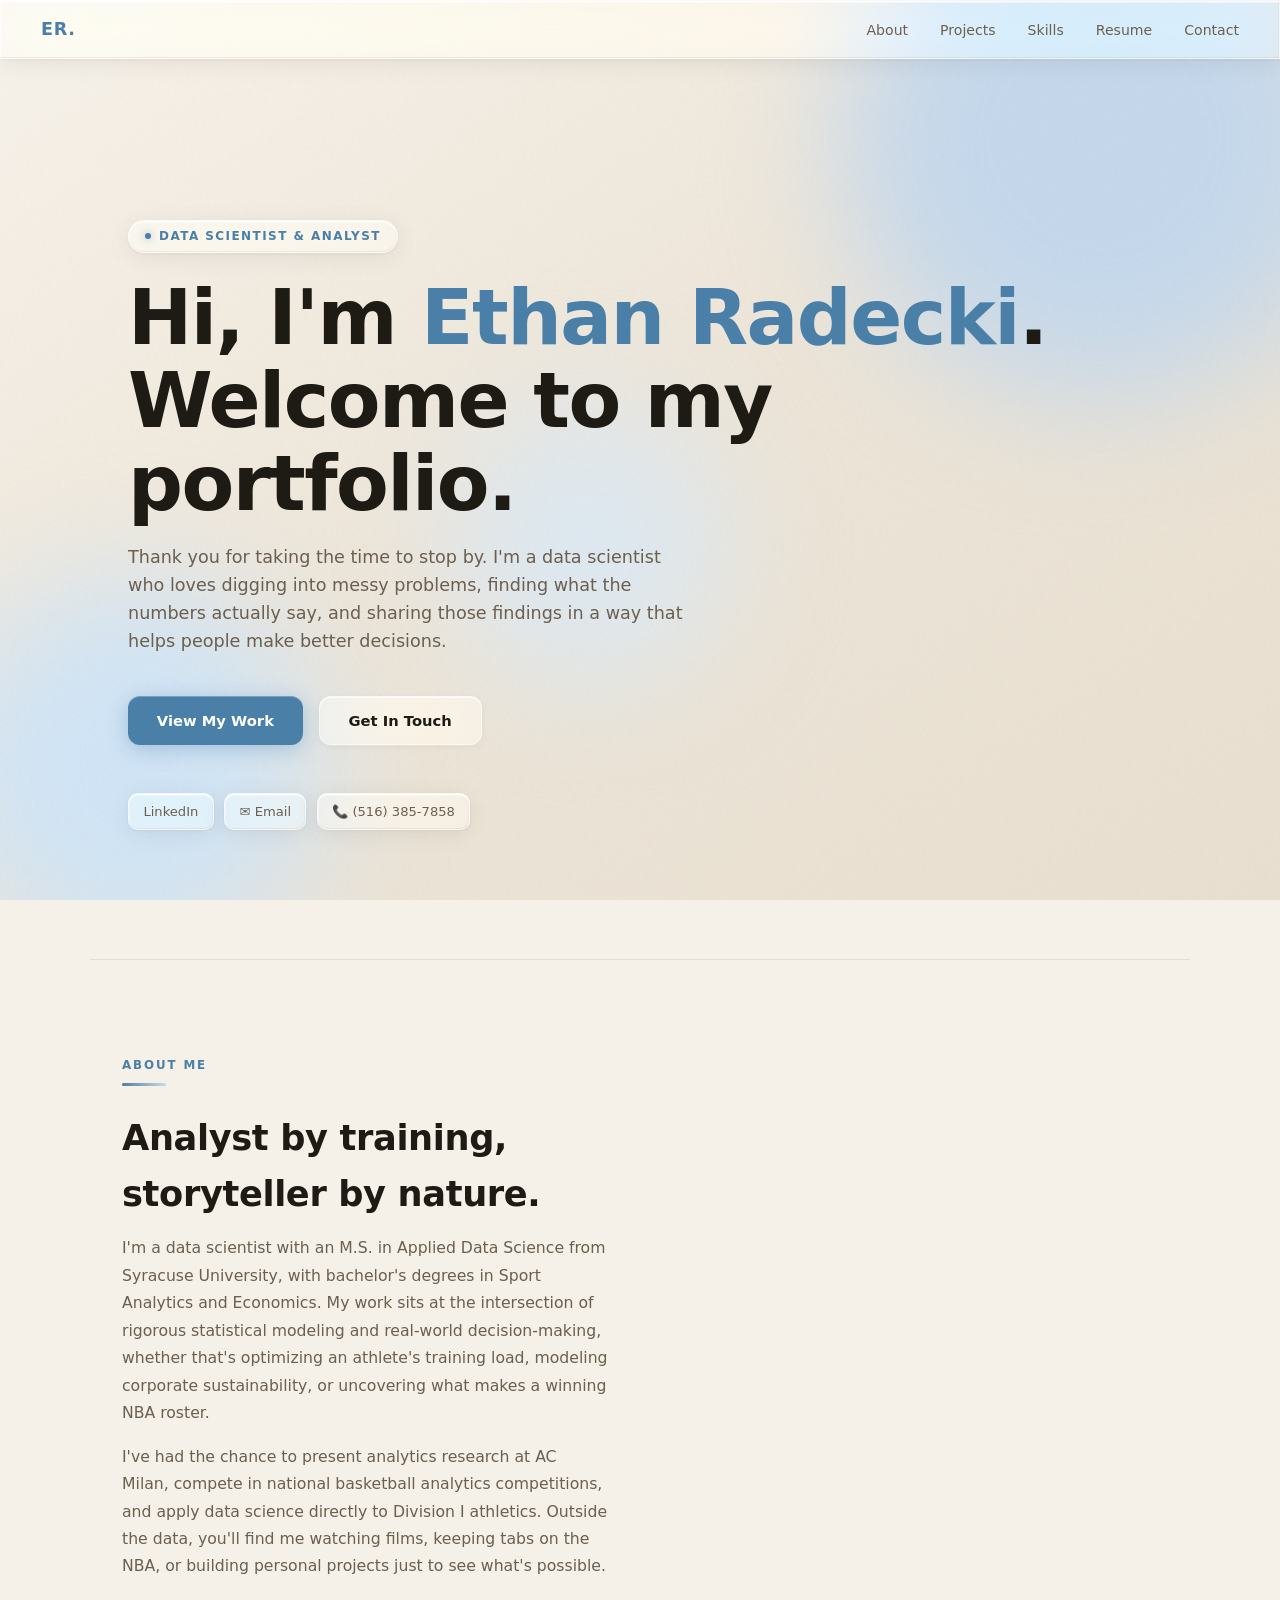
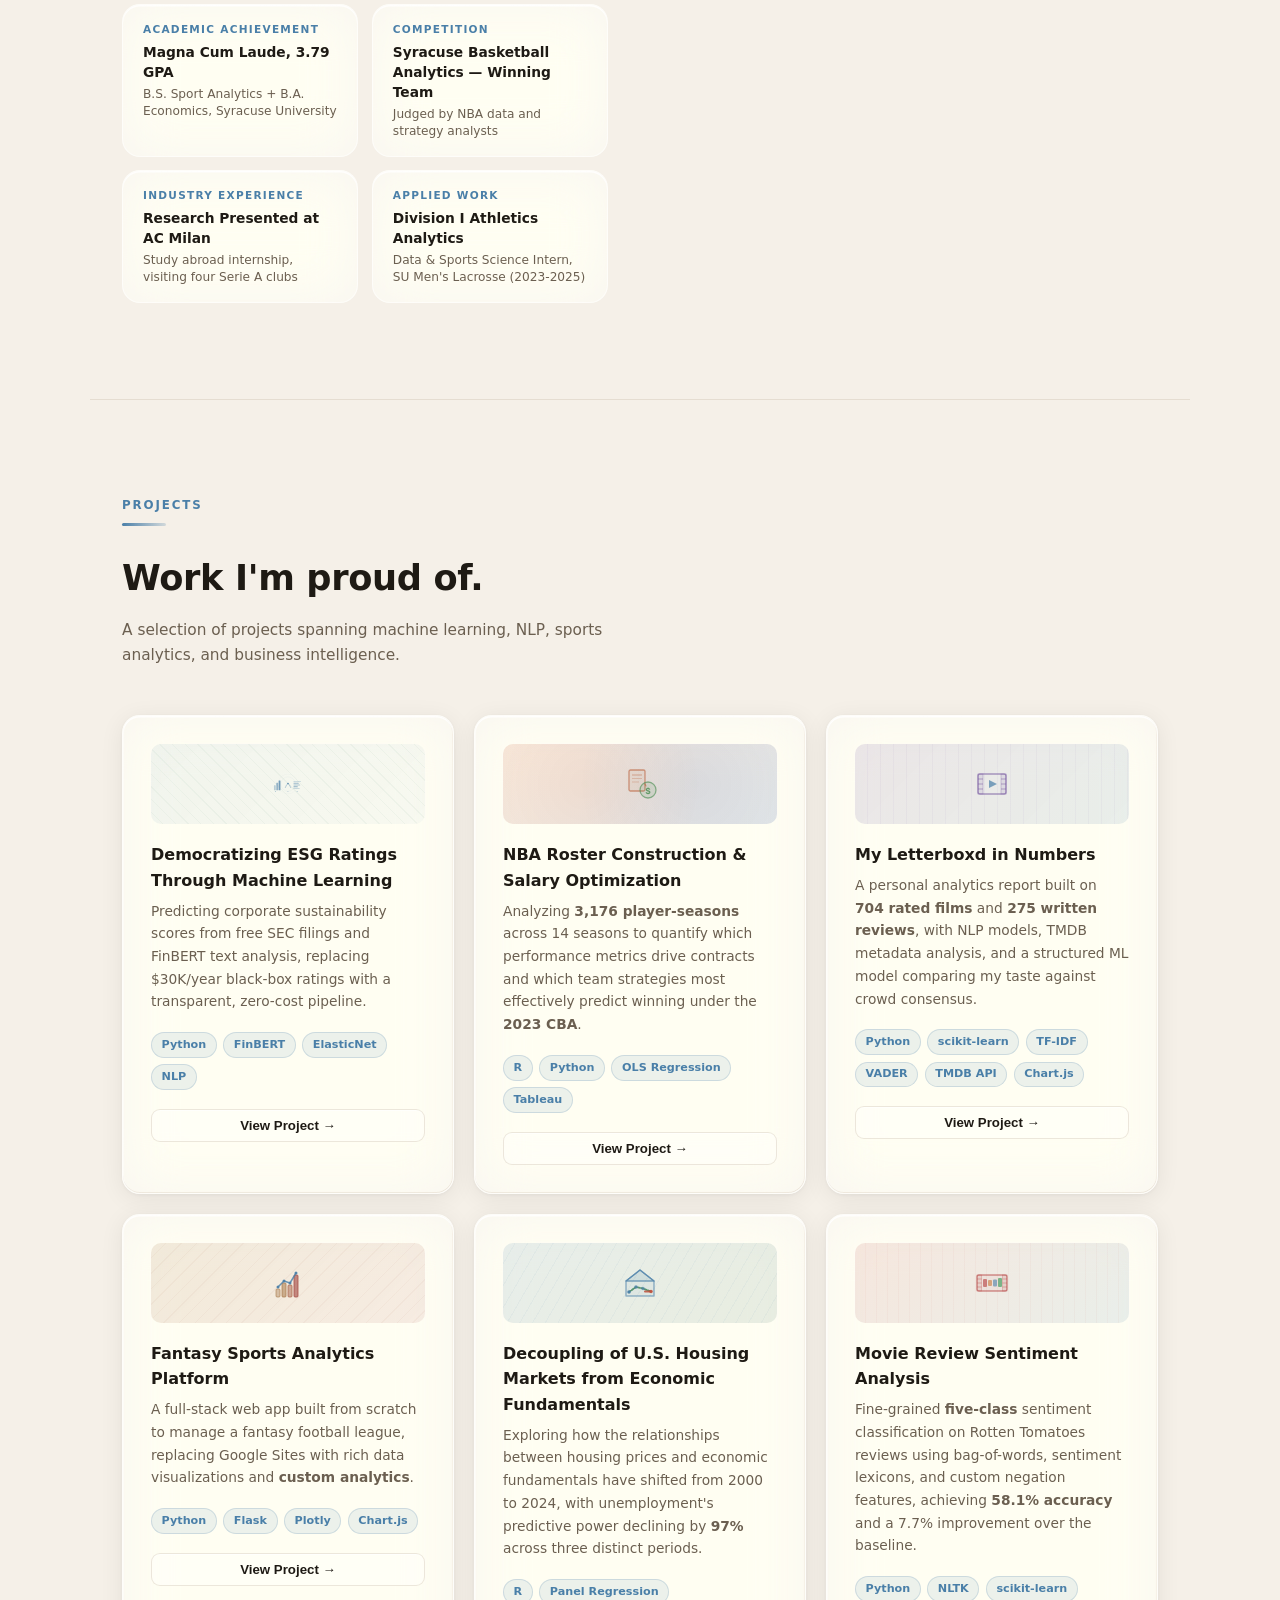
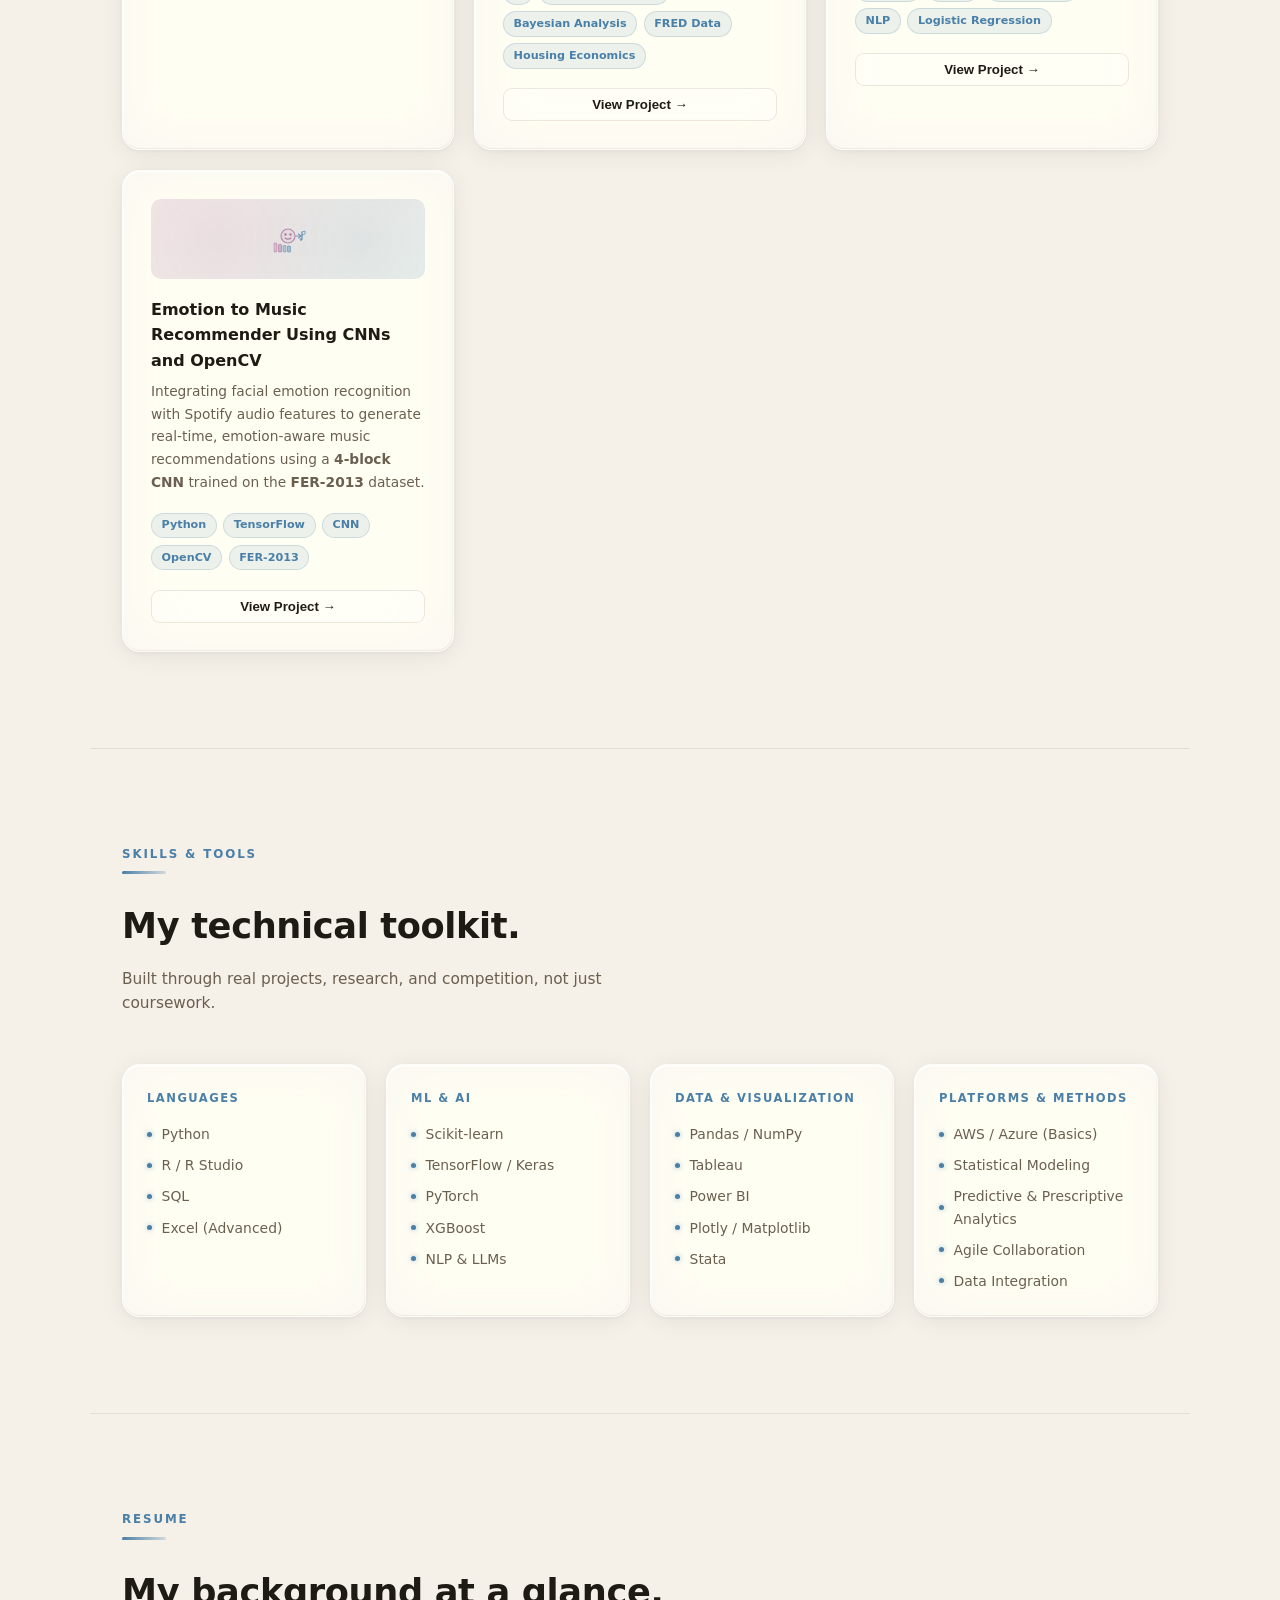
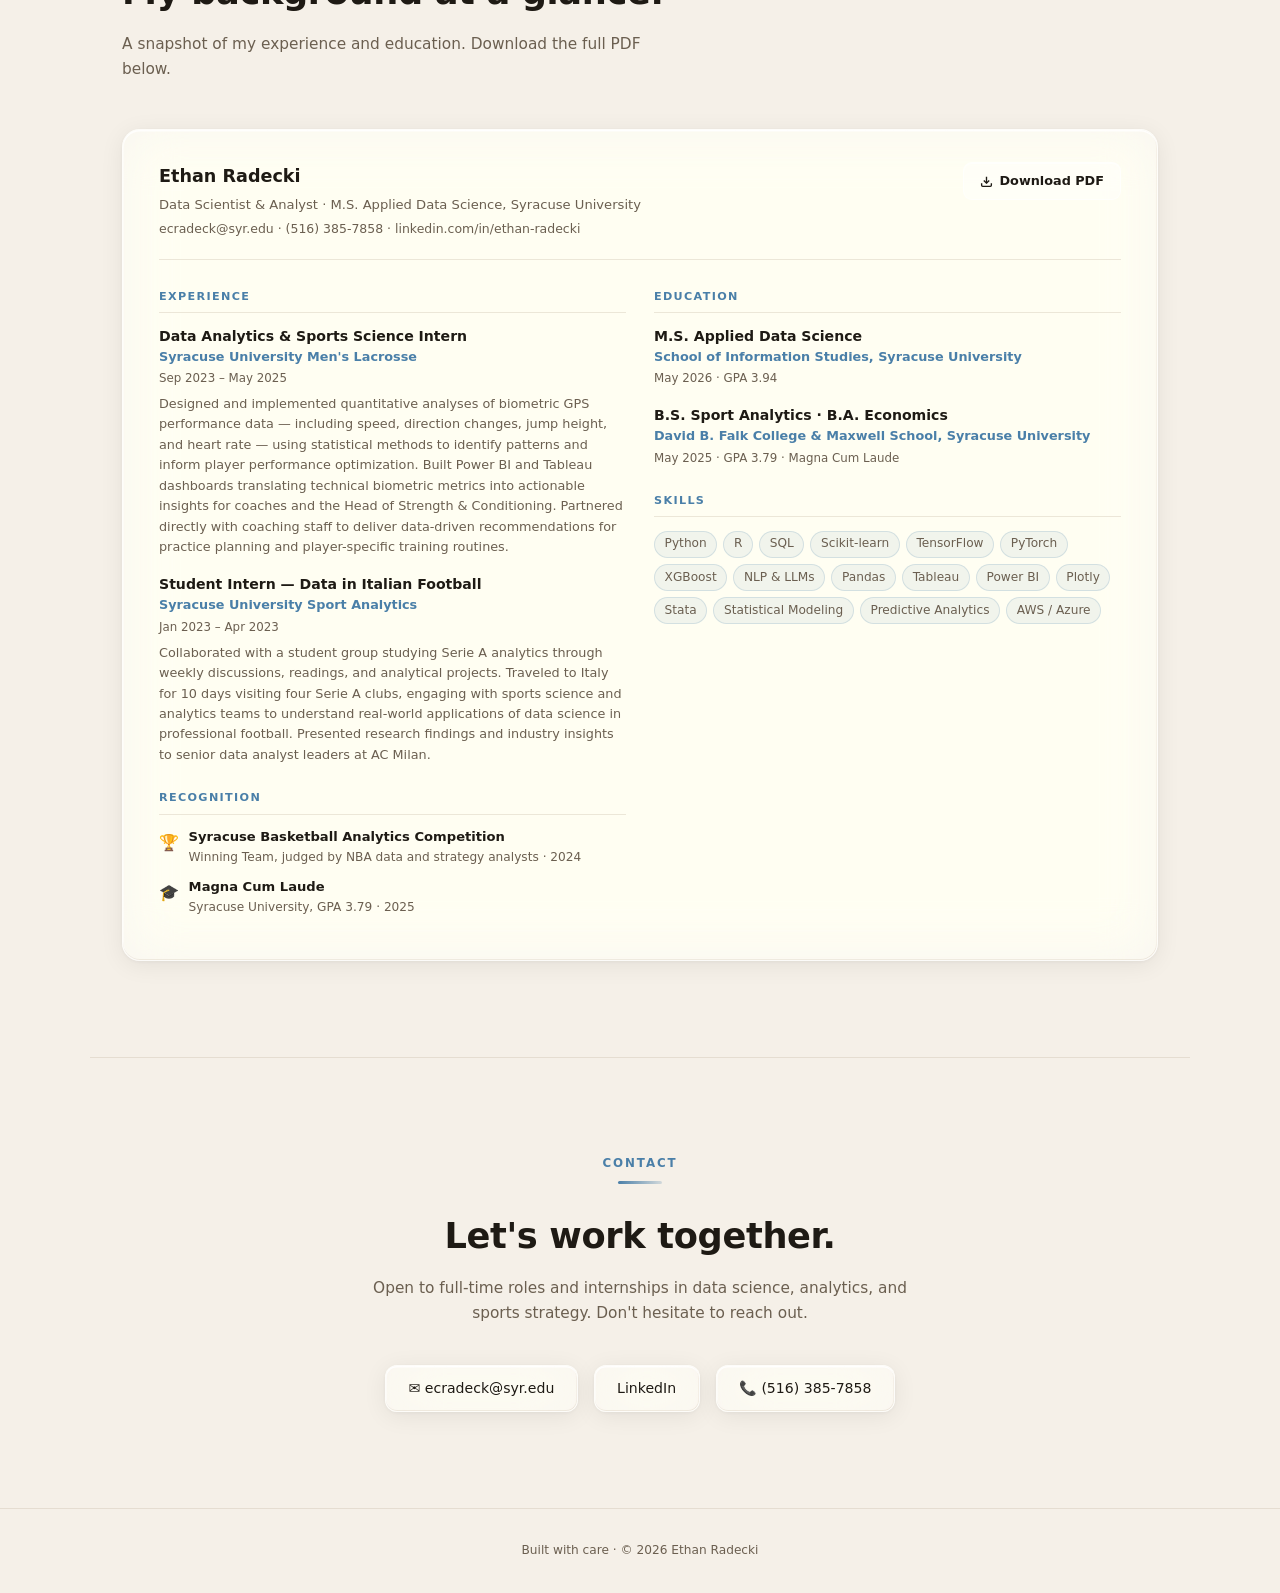
==== commit 50d6fc22: "updated readme and index to include new analysis" ====
--- a/index.html
+++ b/index.html
@@ -200,7 +200,7 @@
         </svg>
       </div>
       <h3>My Letterboxd in Numbers</h3>
-      <p>A personal analytics report built on <strong>689 rated films</strong> and <strong>255 written reviews</strong>, with NLP models, TMDB metadata analysis, and a structured ML model comparing my taste against crowd consensus.</p>
+      <p>A personal analytics report built on <strong>704 rated films</strong> and <strong>275 written reviews</strong>, with NLP models, TMDB metadata analysis, and a structured ML model comparing my taste against crowd consensus.</p>
       <div class="tags"><span class="tag">Python</span><span class="tag">scikit-learn</span><span class="tag">TF-IDF</span><span class="tag">VADER</span><span class="tag">TMDB API</span><span class="tag">Chart.js</span></div>
       <button class="view-btn">View Project →</button>
     </div>
@@ -477,12 +477,12 @@
   p2:{
     title:"My Letterboxd in Numbers",
     sub:"Personal Analytics · Python · scikit-learn · Chart.js",
-    overview:"Two years of rating and reviewing every film I watch, turned into a full analytics pipeline. Two ML models trained on 689 films: one on review text, one on film properties. The question: can my writing, or the film itself, predict how much I liked it?",
+    overview:"Two years of rating and reviewing every film I watch, turned into a full analytics pipeline. Two ML models trained on 704 films: one on review text, one on film properties. The question: can my writing, or the film itself, predict how much I liked it?",
     pts:[
-      {bold:"689 rated films, 255 written reviews", text:" analyzed with genre, director, actor, and financial metadata from the TMDB API."},
-      {bold:"NLP model (TF-IDF + VADER):", text:" 3-class Logistic Regression achieves 64.7% accuracy vs a 48% majority-class baseline."},
-      {bold:"Structured model reveals:", text:" removing TMDB vote average collapses R\u00b2 from 0.45 to near zero. Genre, director, and runtime alone explain almost nothing about personal taste."},
-      {bold:"VADER sentiment correlates only 0.176", text:" with star ratings, suggesting an analytical, often humorous writing style regardless of how much I liked a film."}
+      {bold:"704 rated films, 275 written reviews", text:" analyzed with genre, director, actor, and financial metadata from the TMDB API."},
+      {bold:"NLP model (TF-IDF + VADER):", text:" 3-class Logistic Regression achieves 62% accuracy vs a 48% majority-class baseline."},
+      {bold:"Structured model reveals:", text:" removing TMDB vote average collapses R\u00b2 to near zero. Genre, director, and runtime alone explain almost nothing about personal taste."},
+      {bold:"VADER sentiment correlates only 0.16", text:" with star ratings, suggesting an analytical, often humorous writing style regardless of how much I liked a film."}
     ],
     stack:["Python","scikit-learn","TF-IDF","VADER","Ridge Regression","TMDB API","Chart.js"],
     report:"reports/movies.html"
